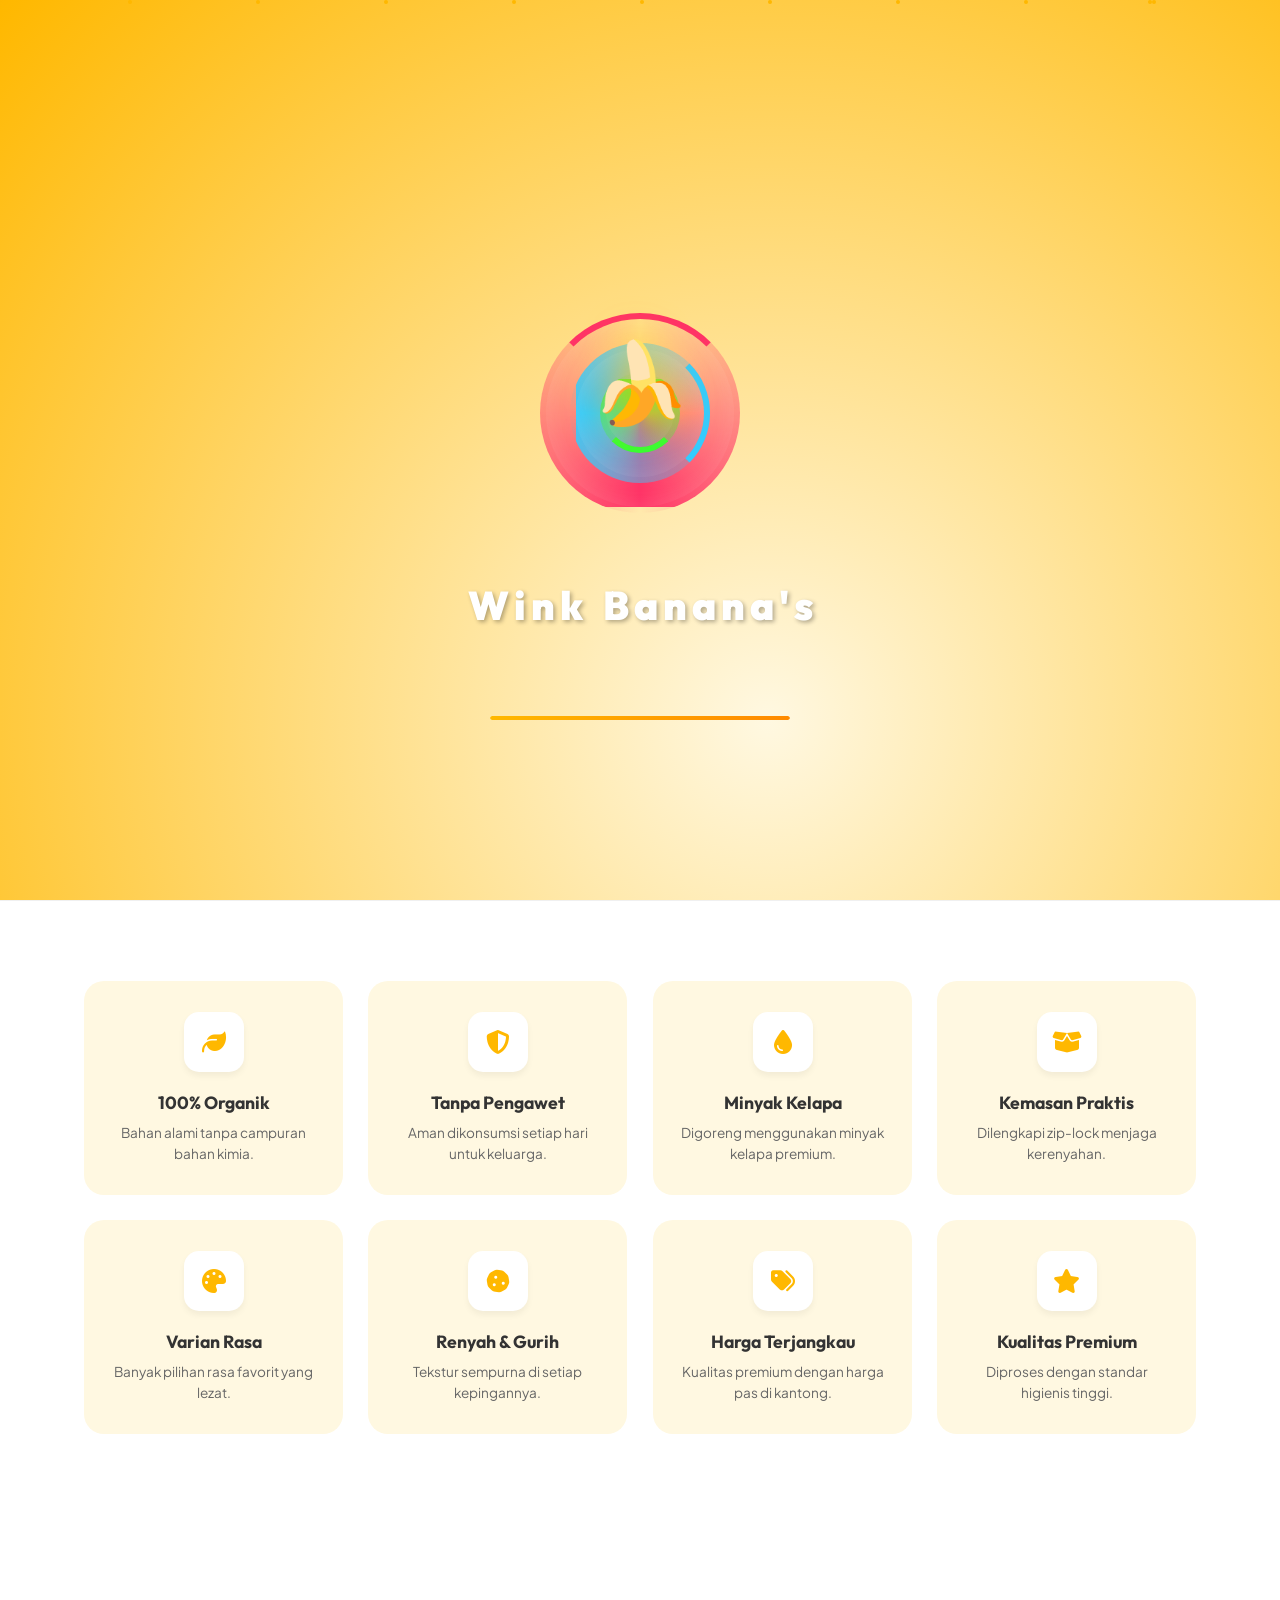
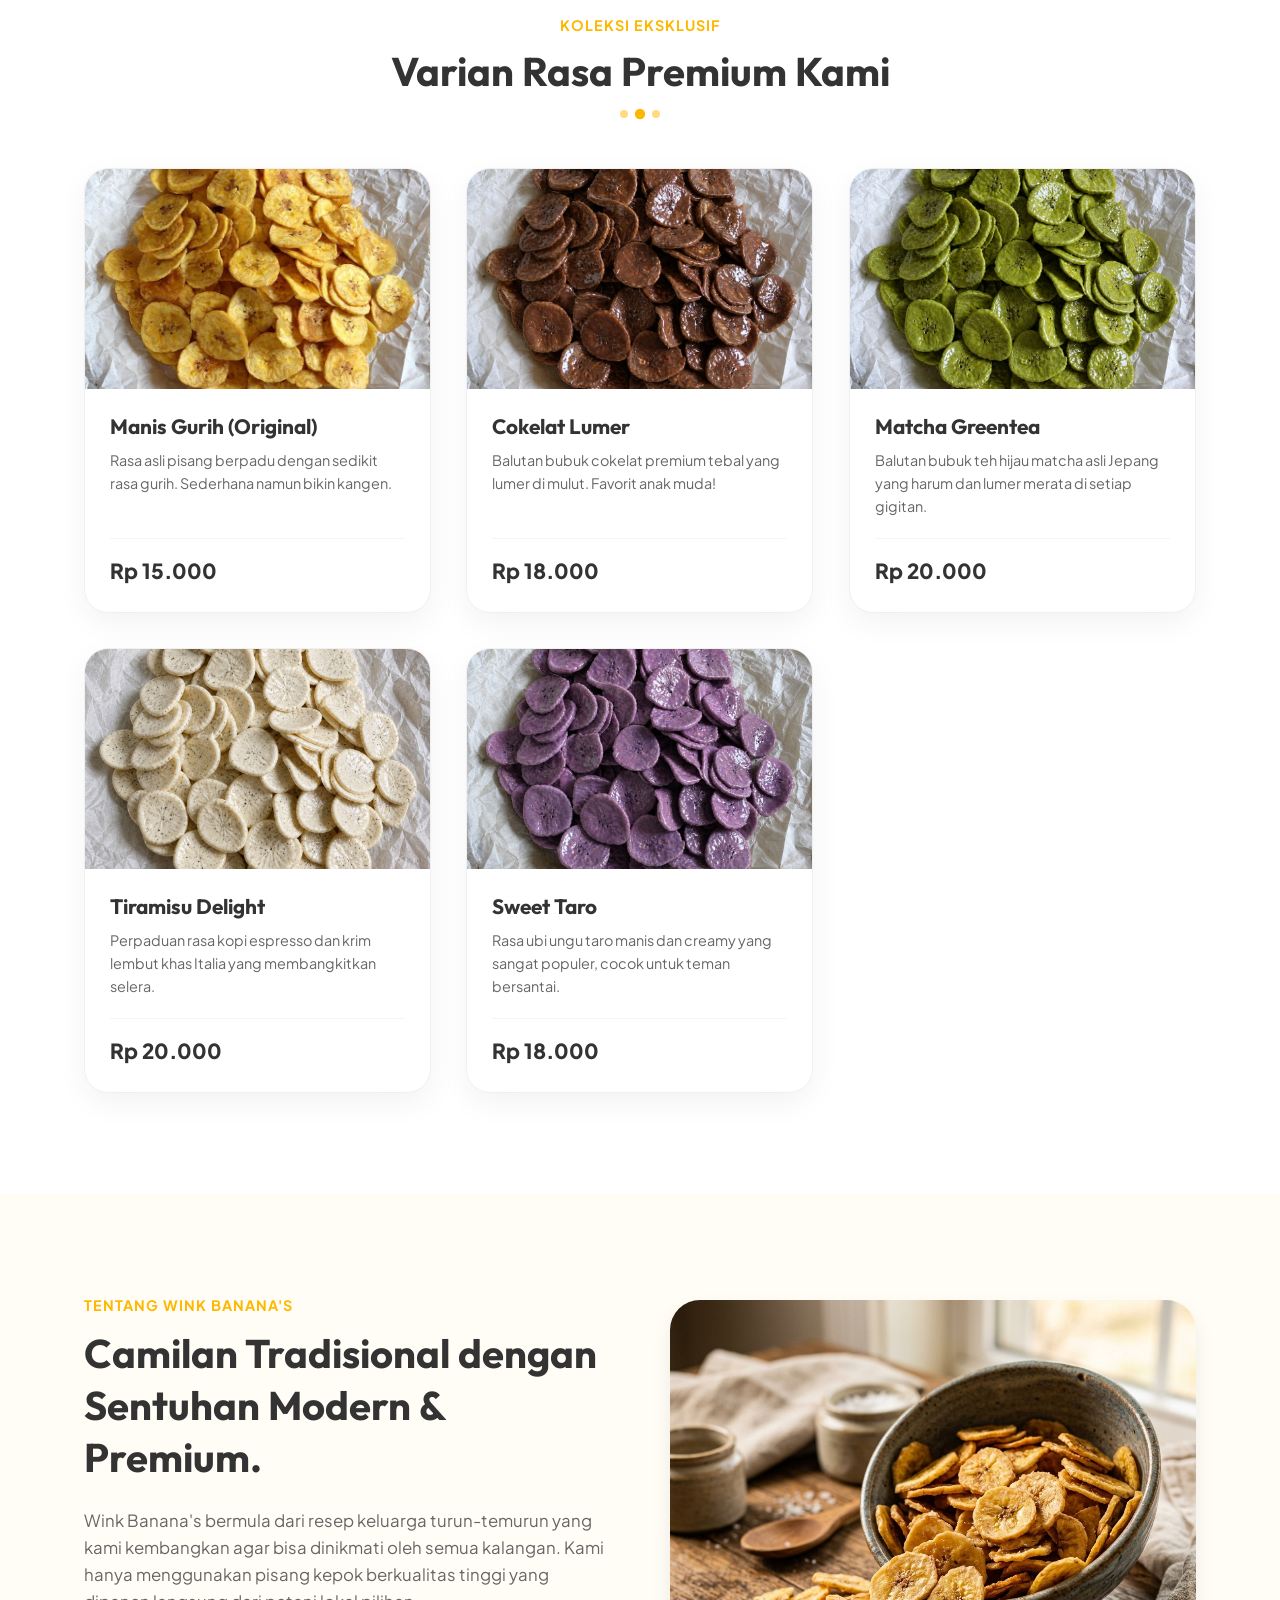
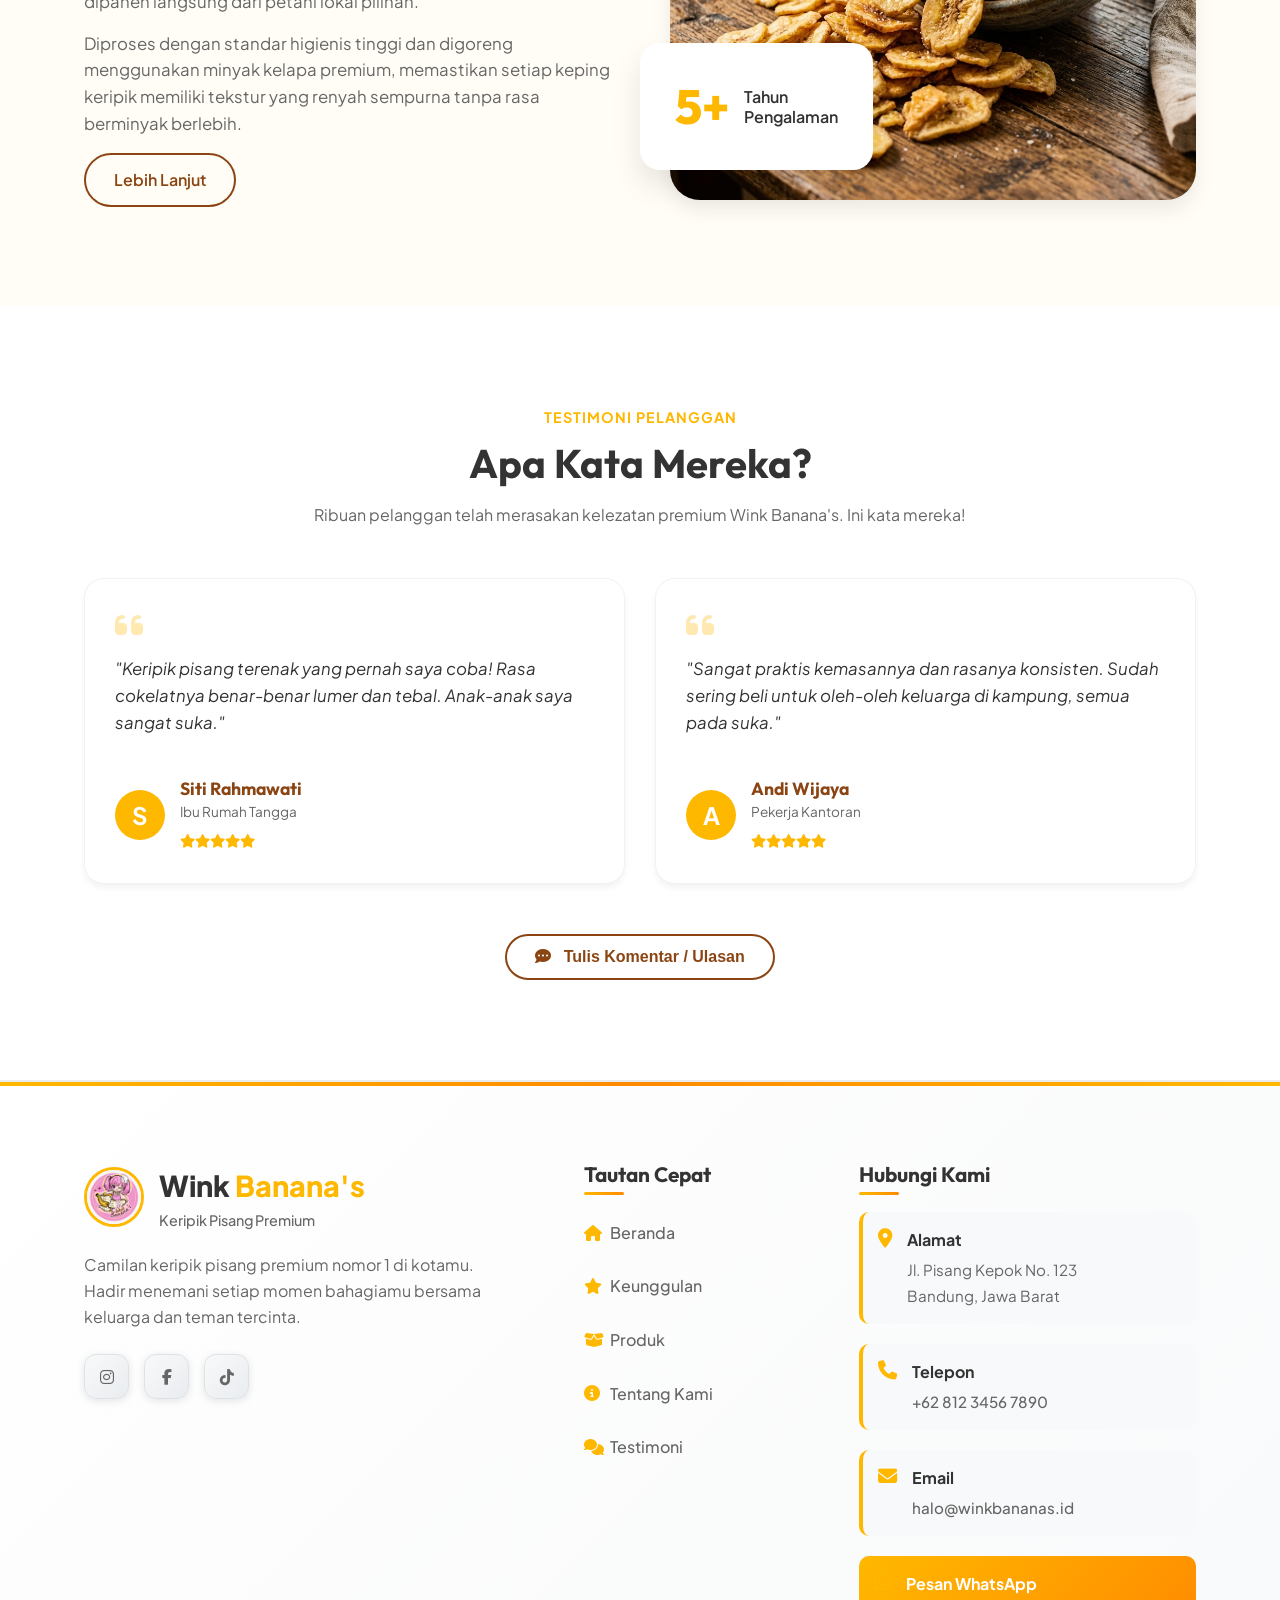
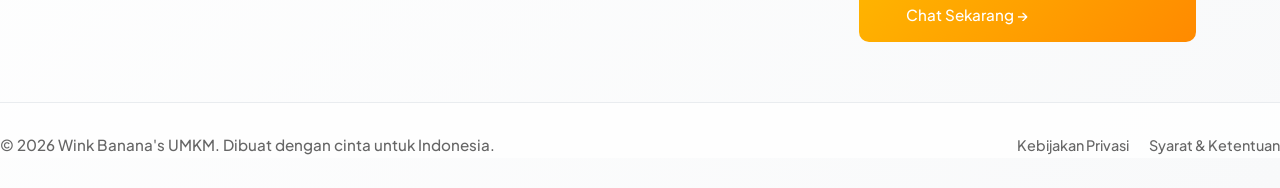
==== index.html @ d33f0ee3 "Wink Banana's" ====
<!DOCTYPE html>
<html lang="id">

<head>
    <meta charset="UTF-8">
    <meta name="viewport" content="width=device-width, initial-scale=1.0">
    <title>Wink Banana's - Keripik Pisang Premium</title>
    <meta name="description"
        content="Keripik pisang renyah, gurih, dan lezat dengan berbagai varian rasa. Camilan sempurna untuk segala suasana.">
    <link rel="stylesheet" href="style.css">
    <link rel="preconnect" href="https://fonts.googleapis.com">
    <link rel="preconnect" href="https://fonts.gstatic.com" crossorigin>
    <link
        href="https://fonts.googleapis.com/css2?family=Outfit:wght@300;400;600;700;800&family=Plus+Jakarta+Sans:wght@400;500;600;700&display=swap"
        rel="stylesheet">
    <link rel="stylesheet" href="https://cdnjs.cloudflare.com/ajax/libs/font-awesome/6.4.0/css/all.min.css">
</head>

<body>
    <!-- Preloader -->
    <div id="preloader" class="super-rame">
        <div class="particles">
            <div class="particle"></div>
            <div class="particle"></div>
            <div class="particle"></div>
            <div class="particle"></div>
            <div class="particle"></div>
            <div class="particle"></div>
            <div class="particle"></div>
            <div class="particle"></div>
            <div class="particle"></div>
            <div class="particle"></div>
        </div>
        <div class="loader-content">
            <div class="emoji-bounce">🍌</div>
            <div class="orbit-container">
                <div class="orbit-ring ring1"></div>
                <div class="orbit-ring ring2"></div>
                <div class="orbit-ring ring3"></div>
            </div>
            <div class="bouncing-text">
                <span>W</span><span>i</span><span>n</span><span>k</span><span style="width: 10px;"></span><span>B</span><span>a</span><span>n</span><span>a</span><span>n</span><span>a</span><span>'</span><span>s</span>
            </div>
            <div class="loading-progress">
                <div class="progress-bar"></div>
            </div>
        </div>
    </div>

    <!-- Header / Navbar -->
    <header class="header">
        <div class="container navbar">
            <a href="#" class="logo" style="display: flex; align-items: center;">
                <img src="assets/images/logo.jpg" alt="Wink Banana's Logo" style="height: 50px; width: 50px; border-radius: 50%; object-fit: cover; margin-right: 10px;">
                <span style="font-size: 1.2rem; font-weight: 700; color: var(--text-dark);">Wink<span style="color: var(--primary-color);"> Banana's</span></span>
            </a>
            <nav class="nav-links">
                <ul>
                    <li><a href="#beranda">Beranda</a></li>
                    <li><a href="#keunggulan">Keunggulan</a></li>
                    <li><a href="#produk">Produk</a></li>
                    <li><a href="#tentang">Tentang</a></li>
                    <li><a href="#testimoni">Testimoni</a></li>
                </ul>
            </nav>
            <a href="pesan.html" class="btn btn-primary btn-pill">Pesan Sekarang</a>
            <div class="menu-toggle"><i class="fas fa-bars"></i></div>
        </div>
    </header>

    <!-- Hero Section -->
    <section id="beranda" class="hero-clean">
        <div class="container hero-content-clean">
            <div class="hero-text-clean reveal">
                <span class="hero-subtitle">Cemilan Premium Khas Nusantara</span>
                <h1>Sensasi <span class="highlight-clean">Renyah</span><br>di Setiap Gigitan!</h1>
                <p>Nikmati kelezatan keripik pisang asli pilihan dengan perpaduan bumbu rahasia yang bikin nagih. Tersedia berbagai rasa favoritmu.</p>
                <div class="hero-buttons-clean">
                    <a href="pesan.html" class="btn btn-primary btn-pill">Pesan Sekarang</a>
                    <a href="#produk" class="btn btn-outline btn-pill">Lihat Produk</a>
                </div>
                <div class="hero-social-dots">
                    <a href="#"><i class="fab fa-instagram"></i></a>
                    <a href="#"><i class="fab fa-whatsapp"></i></a>
                    <a href="#"><i class="fab fa-tiktok"></i></a>
                    <a href="#"><i class="fas fa-store"></i></a>
                </div>
            </div>
            <div class="hero-image-clean reveal">
                <div class="image-circle-container">
                    <img src="assets/images/hero.png" alt="Keripik Pisang Gurih">
                </div>
            </div>
        </div>
    </section>

    <!-- Features Section (8 Cards Grid) -->
    <section id="keunggulan" class="features-clean section-bg-white">
        <div class="container">
            <div class="features-grid">
                <!-- Feature 1 -->
                <div class="feature-card-clean reveal">
                    <div class="icon-wrapper"><i class="fas fa-leaf"></i></div>
                    <h3>100% Organik</h3>
                    <p>Bahan alami tanpa campuran bahan kimia.</p>
                </div>
                <!-- Feature 2 -->
                <div class="feature-card-clean reveal">
                    <div class="icon-wrapper"><i class="fas fa-shield-alt"></i></div>
                    <h3>Tanpa Pengawet</h3>
                    <p>Aman dikonsumsi setiap hari untuk keluarga.</p>
                </div>
                <!-- Feature 3 -->
                <div class="feature-card-clean reveal">
                    <div class="icon-wrapper"><i class="fas fa-tint"></i></div>
                    <h3>Minyak Kelapa</h3>
                    <p>Digoreng menggunakan minyak kelapa premium.</p>
                </div>
                <!-- Feature 4 -->
                <div class="feature-card-clean reveal">
                    <div class="icon-wrapper"><i class="fas fa-box-open"></i></div>
                    <h3>Kemasan Praktis</h3>
                    <p>Dilengkapi zip-lock menjaga kerenyahan.</p>
                </div>
                <!-- Feature 5 -->
                <div class="feature-card-clean reveal">
                    <div class="icon-wrapper"><i class="fas fa-palette"></i></div>
                    <h3>Varian Rasa</h3>
                    <p>Banyak pilihan rasa favorit yang lezat.</p>
                </div>
                <!-- Feature 6 -->
                <div class="feature-card-clean reveal">
                    <div class="icon-wrapper"><i class="fas fa-cookie"></i></div>
                    <h3>Renyah & Gurih</h3>
                    <p>Tekstur sempurna di setiap kepingannya.</p>
                </div>
                <!-- Feature 7 -->
                <div class="feature-card-clean reveal">
                    <div class="icon-wrapper"><i class="fas fa-tags"></i></div>
                    <h3>Harga Terjangkau</h3>
                    <p>Kualitas premium dengan harga pas di kantong.</p>
                </div>
                <!-- Feature 8 -->
                <div class="feature-card-clean reveal">
                    <div class="icon-wrapper"><i class="fas fa-star"></i></div>
                    <h3>Kualitas Premium</h3>
                    <p>Diproses dengan standar higienis tinggi.</p>
                </div>
            </div>
        </div>
    </section>

    <!-- Products Section -->
    <section id="produk" class="products-clean section-bg-white">
        <div class="container">
            <div class="section-header-clean reveal">
                <span class="subtitle-clean">Koleksi Eksklusif</span>
                <h2>Varian Rasa Premium Kami</h2>
                <div class="dots-divider"><span></span><span></span><span></span></div>
            </div>
            <div class="products-grid-clean">
                <!-- Product 1 -->
                <div class="product-item-clean reveal">
                    <div class="product-img original" style="padding: 0;">
                        <img src="assets/images/original.jpg" alt="Manis Gurih (Original)" style="width: 100%; height: 100%; object-fit: cover;">
                    </div>
                    <div class="product-content">
                        <h3>Manis Gurih (Original)</h3>
                        <p>Rasa asli pisang berpadu dengan sedikit rasa gurih. Sederhana namun bikin kangen.</p>
                        <div class="product-footer">
                            <span class="price-clean">Rp 15.000</span>
                        </div>
                    </div>
                </div>

                <!-- Product 2 -->
                <div class="product-item-clean reveal">
                    <div class="product-img coklat" style="padding: 0;">
                        <img src="assets/images/coklat.jpg" alt="Cokelat Lumer" style="width: 100%; height: 100%; object-fit: cover;">
                    </div>
                    <div class="product-content">
                        <h3>Cokelat Lumer</h3>
                        <p>Balutan bubuk cokelat premium tebal yang lumer di mulut. Favorit anak muda!</p>
                        <div class="product-footer">
                            <span class="price-clean">Rp 18.000</span>

                        </div>
                    </div>
                </div>

                <!-- Product 3 -->
                <div class="product-item-clean reveal">
                    <div class="product-img matcha" style="padding: 0;">
                        <img src="assets/images/matcha.jpg" alt="Matcha Greentea" style="width: 100%; height: 100%; object-fit: cover;">
                    </div>
                    <div class="product-content">
                        <h3>Matcha Greentea</h3>
                        <p>Balutan bubuk teh hijau matcha asli Jepang yang harum dan lumer merata di setiap gigitan.</p>
                        <div class="product-footer">
                            <span class="price-clean">Rp 20.000</span>

                        </div>
                    </div>
                </div>

                <!-- Product 4 -->
                <div class="product-item-clean reveal">
                    <div class="product-img tiramisu" style="padding: 0;">
                        <img src="assets/images/tiramisu.jpg" alt="Tiramisu Delight" style="width: 100%; height: 100%; object-fit: cover;">
                    </div>
                    <div class="product-content">
                        <h3>Tiramisu Delight</h3>
                        <p>Perpaduan rasa kopi espresso dan krim lembut khas Italia yang membangkitkan selera.</p>
                        <div class="product-footer">
                            <span class="price-clean">Rp 20.000</span>

                        </div>
                    </div>
                </div>

                <!-- Product 5 -->
                <div class="product-item-clean reveal">
                    <div class="product-img taro" style="padding: 0;">
                        <img src="assets/images/taro.jpg" alt="Sweet Taro" style="width: 100%; height: 100%; object-fit: cover;">
                    </div>
                    <div class="product-content">
                        <h3>Sweet Taro</h3>
                        <p>Rasa ubi ungu taro manis dan creamy yang sangat populer, cocok untuk teman bersantai.</p>
                        <div class="product-footer">
                            <span class="price-clean">Rp 18.000</span>

                        </div>
                    </div>
                </div>


            </div>
        </div>
    </section>

    <!-- About Section -->
    <section id="tentang" class="about-clean section-bg-light">
        <div class="container about-content-clean">
            <div class="about-text-clean reveal">
                <span class="subtitle-clean">Tentang Wink Banana's</span>
                <h2>Camilan Tradisional dengan Sentuhan Modern & Premium.</h2>
                <p>Wink Banana's bermula dari resep keluarga turun-temurun yang kami kembangkan agar bisa dinikmati oleh semua kalangan. Kami hanya menggunakan pisang kepok berkualitas tinggi yang dipanen langsung dari petani lokal pilihan.</p>
                <p>Diproses dengan standar higienis tinggi dan digoreng menggunakan minyak kelapa premium, memastikan setiap keping keripik memiliki tekstur yang renyah sempurna tanpa rasa berminyak berlebih.</p>
                <a href="#produk" class="btn btn-outline btn-pill mt-4">Lebih Lanjut</a>
            </div>
            <div class="about-image-clean reveal">
                <div class="img-wrapper-clean">
                    <div class="experience-badge-clean">
                        <span class="num">5+</span>
                        <span class="txt">Tahun<br>Pengalaman</span>
                    </div>
                </div>
            </div>
        </div>
    </section>

    <!-- Testimonials Section -->
    <section id="testimoni" class="testimonials section-bg-white">
        <div class="container">
            <div class="section-header-clean reveal">
                <span class="subtitle-clean">Testimoni Pelanggan</span>
                <h2>Apa Kata Mereka?</h2>
                <p style="color: var(--text-muted);">Ribuan pelanggan telah merasakan kelezatan premium Wink Banana's. Ini kata mereka!</p>
            </div>
            <div class="testimonial-grid">
                <!-- Static Default Comments will be populated from JS or kept here as fallback. Let's keep 3 static ones just in case -->
                <div class="testimonial-card reveal">
                    <div class="testimonial-content">
                        <i class="fas fa-quote-left"></i>
                        <p>"Keripik pisang terenak yang pernah saya coba! Rasa cokelatnya benar-benar lumer dan tebal. Anak-anak saya sangat suka."</p>
                    </div>
                    <div class="testimonial-author">
                        <div class="author-avatar"><span>S</span></div>
                        <div class="author-info">
                            <h4>Siti Rahmawati</h4>
                            <p>Ibu Rumah Tangga</p>
                            <div class="rating"><i class="fas fa-star"></i><i class="fas fa-star"></i><i class="fas fa-star"></i><i class="fas fa-star"></i><i class="fas fa-star"></i></div>
                        </div>
                    </div>
                </div>

                <div class="testimonial-card reveal">
                    <div class="testimonial-content">
                        <i class="fas fa-quote-left"></i>
                        <p>"Sangat praktis kemasannya dan rasanya konsisten. Sudah sering beli untuk oleh-oleh keluarga di kampung, semua pada suka."</p>
                    </div>
                    <div class="testimonial-author">
                        <div class="author-avatar"><span>A</span></div>
                        <div class="author-info">
                            <h4>Andi Wijaya</h4>
                            <p>Pekerja Kantoran</p>
                            <div class="rating"><i class="fas fa-star"></i><i class="fas fa-star"></i><i class="fas fa-star"></i><i class="fas fa-star"></i><i class="fas fa-star"></i></div>
                        </div>
                    </div>
                </div>
            </div>
            <div style="text-align: center; margin-top: 50px;" class="reveal">
                <button id="btn-tulis-ulasan" class="btn btn-outline btn-pill" style="border-width: 2px;">
                    <i class="fas fa-comment-dots" style="margin-right: 8px;"></i> Tulis Komentar / Ulasan
                </button>
            </div>
        </div>
    </section>

    <!-- Footer -->
    <footer id="kontak" class="footer-clean">
        <div class="container footer-content">
            <div class="footer-about">
                <a href="#" class="logo footer-logo" style="display: flex; align-items: center; margin-bottom: 20px;">
                    <img src="assets/images/logo.jpg" alt="Wink Banana's Logo" style="height: 60px; width: 60px; border-radius: 50%; object-fit: cover; margin-right: 15px; border: 3px solid var(--primary-color);">
                    <div>
                        <span style="font-size: 1.8rem; font-weight: 800; color: var(--text-dark); line-height: 1;">Wink<span style="color: var(--primary-color);"> Banana's</span></span>
                        <p style="font-size: 0.9rem; color: var(--text-muted); margin: 0; font-weight: 500;">Keripik Pisang Premium</p>
                    </div>
                </a>
                <p style="font-size: 1rem; line-height: 1.6; margin-bottom: 25px;">Camilan keripik pisang premium nomor 1 di kotamu. Hadir menemani setiap momen bahagiamu bersama keluarga dan teman tercinta.</p>
                <div class="social-links">
                    <a href="#" title="Instagram"><i class="fab fa-instagram"></i></a>
                    <a href="#" title="Facebook"><i class="fab fa-facebook-f"></i></a>
                    <a href="#" title="TikTok"><i class="fab fa-tiktok"></i></a>
                </div>
            </div>

            <div class="footer-links">
                <h3 style="font-size: 1.3rem; font-weight: 700; margin-bottom: 25px; color: var(--text-dark);">Tautan Cepat</h3>
                <ul style="list-style: none; padding: 0; margin: 0;">
                    <li style="margin-bottom: 12px;"><a href="#beranda" style="font-size: 1rem; color: var(--text-muted); text-decoration: none; transition: all 0.3s ease;"><i class="fas fa-home" style="margin-right: 10px; color: var(--primary-color); width: 16px;"></i>Beranda</a></li>
                    <li style="margin-bottom: 12px;"><a href="#keunggulan" style="font-size: 1rem; color: var(--text-muted); text-decoration: none; transition: all 0.3s ease;"><i class="fas fa-star" style="margin-right: 10px; color: var(--primary-color); width: 16px;"></i>Keunggulan</a></li>
                    <li style="margin-bottom: 12px;"><a href="#produk" style="font-size: 1rem; color: var(--text-muted); text-decoration: none; transition: all 0.3s ease;"><i class="fas fa-box-open" style="margin-right: 10px; color: var(--primary-color); width: 16px;"></i>Produk</a></li>
                    <li style="margin-bottom: 12px;"><a href="#tentang" style="font-size: 1rem; color: var(--text-muted); text-decoration: none; transition: all 0.3s ease;"><i class="fas fa-info-circle" style="margin-right: 10px; color: var(--primary-color); width: 16px;"></i>Tentang Kami</a></li>
                    <li style="margin-bottom: 12px;"><a href="#testimoni" style="font-size: 1rem; color: var(--text-muted); text-decoration: none; transition: all 0.3s ease;"><i class="fas fa-comments" style="margin-right: 10px; color: var(--primary-color); width: 16px;"></i>Testimoni</a></li>
                </ul>
            </div>

            <div class="footer-contact">
                <h3 style="font-size: 1.3rem; font-weight: 700; margin-bottom: 25px; color: var(--text-dark);">Hubungi Kami</h3>
                <div class="contact-item" style="display: flex; align-items: flex-start; gap: 15px; margin-bottom: 20px; padding: 15px; background: #f8f9fa; border-radius: 10px; border-left: 4px solid var(--primary-color);">
                    <i class="fas fa-map-marker-alt" style="color: var(--primary-color); font-size: 1.2rem; margin-top: 2px;"></i>
                    <div>
                        <strong style="color: var(--text-dark); display: block; margin-bottom: 5px;">Alamat</strong>
                        <span style="color: var(--text-muted); font-size: 0.95rem; line-height: 1.4;">Jl. Pisang Kepok No. 123<br>Bandung, Jawa Barat</span>
                    </div>
                </div>

                <div class="contact-item" style="display: flex; align-items: flex-start; gap: 15px; margin-bottom: 20px; padding: 15px; background: #f8f9fa; border-radius: 10px; border-left: 4px solid var(--primary-color);">
                    <i class="fas fa-phone" style="color: var(--primary-color); font-size: 1.2rem; margin-top: 2px;"></i>
                    <div>
                        <strong style="color: var(--text-dark); display: block; margin-bottom: 5px;">Telepon</strong>
                        <a href="tel:+6281234567890" style="color: var(--text-muted); font-size: 0.95rem; text-decoration: none; font-weight: 500;">+62 812 3456 7890</a>
                    </div>
                </div>

                <div class="contact-item" style="display: flex; align-items: flex-start; gap: 15px; margin-bottom: 20px; padding: 15px; background: #f8f9fa; border-radius: 10px; border-left: 4px solid var(--primary-color);">
                    <i class="fas fa-envelope" style="color: var(--primary-color); font-size: 1.2rem; margin-top: 2px;"></i>
                    <div>
                        <strong style="color: var(--text-dark); display: block; margin-bottom: 5px;">Email</strong>
                        <a href="mailto:halo@winkbananas.id" style="color: var(--text-muted); font-size: 0.95rem; text-decoration: none; font-weight: 500;">halo@winkbananas.id</a>
                    </div>
                </div>

                <div class="contact-item" style="display: flex; align-items: flex-start; gap: 15px; padding: 15px; background: linear-gradient(135deg, var(--primary-color), var(--accent-color)); border-radius: 10px; color: white;">
                    <i class="fab fa-whatsapp" style="font-size: 1.2rem; margin-top: 2px;"></i>
                    <div>
                        <strong style="display: block; margin-bottom: 5px;">Pesan WhatsApp</strong>
                        <a href="https://wa.me/6281234567890" style="color: white; font-size: 0.95rem; text-decoration: none; font-weight: 500;" target="_blank">Chat Sekarang →</a>
                    </div>
                </div>
            </div>
        </div>

        <div class="footer-bottom">
            <div style="display: flex; justify-content: space-between; align-items: center; flex-wrap: wrap; gap: 20px;">
                <p style="margin: 0; color: var(--text-muted); font-size: 0.95rem;">&copy; 2026 Wink Banana's UMKM. Dibuat dengan cinta untuk Indonesia.</p>
                <div style="display: flex; gap: 20px; align-items: center;">
                    <a href="#beranda" style="color: var(--text-muted); text-decoration: none; font-size: 0.9rem; transition: color 0.3s ease;">Kebijakan Privasi</a>
                    <a href="#beranda" style="color: var(--text-muted); text-decoration: none; font-size: 0.9rem; transition: color 0.3s ease;">Syarat & Ketentuan</a>
                </div>
            </div>
        </div>
    </footer>

    <!-- Comment Modal -->
    <div id="comment-modal" class="modal">
        <div class="modal-content">
            <span class="close-modal">&times;</span>
            <div class="modal-header">
                <h2>Beri Kami Ulasan</h2>
                <p>Bagikan pengalaman Anda menikmati Wink Banana's.</p>
            </div>
            <form id="comment-form">
                <div class="form-group">
                    <label for="comment-name">Nama Anda</label>
                    <input type="text" id="comment-name" class="form-control" required placeholder="Contoh: Budi Santoso">
                </div>
                <div class="form-group">
                    <label>Penilaian</label>
                    <div class="star-rating-input">
                        <i class="fas fa-star" data-rating="1"></i>
                        <i class="fas fa-star" data-rating="2"></i>
                        <i class="fas fa-star" data-rating="3"></i>
                        <i class="fas fa-star" data-rating="4"></i>
                        <i class="fas fa-star" data-rating="5"></i>
                    </div>
                    <input type="hidden" id="comment-rating" value="5">
                </div>
                <div class="form-group">
                    <label for="comment-text">Ulasan</label>
                    <textarea id="comment-text" class="form-control" rows="4" required placeholder="Ceritakan pendapat Anda tentang rasa, tekstur, atau pelayanan kami..."></textarea>
                </div>
                <button type="submit" class="btn btn-primary btn-pill" style="width: 100%;">Kirim Ulasan</button>
            </form>
            <div id="comment-success" style="display: none; text-align: center; padding: 20px 0;">
                <i class="fas fa-check-circle" style="color: #4CAF50; font-size: 3rem; margin-bottom: 15px;"></i>
                <h3>Terima Kasih!</h3>
                <p>Ulasan Anda telah berhasil dikirim dan akan segera ditinjau oleh tim kami.</p>
            </div>
        </div>
    </div>

    <!-- Scripts -->
    <script src="script.js"></script>
</body>

</html>
---- style.css ----
/* CSS Variables */
:root {
    --primary-color: #FFB800;
    /* Golden Yellow */
    --primary-hover: #e5a600;
    --secondary-color: #8B4513;
    /* Saddle Brown */
    --accent-color: #FF8A00;
    /* Orange */
    --text-dark: #333333;
    --text-light: #ffffff;
    --text-muted: #666666;
    --bg-main: #fcfcfc;
    --bg-alt: #fff8e1;
    /* Very light yellow for sections */
    --card-bg: #ffffff;
    --shadow-sm: 0 4px 6px rgba(0, 0, 0, 0.05);
    --shadow-md: 0 10px 20px rgba(0, 0, 0, 0.08);
    --shadow-hover: 0 15px 30px rgba(255, 184, 0, 0.15);
    --transition: all 0.3s cubic-bezier(0.25, 0.8, 0.25, 1);
}

/* Reset & Base Styles */
* {
    margin: 0;
    padding: 0;
    box-sizing: border-box;
}

html {
    scroll-behavior: smooth;
}

body {
    font-family: 'Plus Jakarta Sans', sans-serif;
    color: var(--text-dark);
    background-color: var(--bg-main);
    line-height: 1.6;
}

a {
    text-decoration: none;
    color: inherit;
}

ul {
    list-style: none;
}

img {
    max-width: 100%;
    height: auto;
    display: block;
}

.container {
    width: 90%;
    max-width: 1200px;
    margin: 0 auto;
    padding: 0 20px;
}

/* Typography */
h1,
h2,
h3,
h4 {
    font-family: 'Outfit', sans-serif;
    font-weight: 700;
    line-height: 1.2;
    color: var(--secondary-color);
}

h2 {
    font-size: 2.5rem;
    margin-bottom: 1rem;
}

p {
    margin-bottom: 1rem;
    color: var(--text-muted);
}

/* Buttons */
.btn {
    display: inline-block;
    padding: 12px 28px;
    border-radius: 50px;
    font-weight: 600;
    text-align: center;
    cursor: pointer;
    transition: var(--transition);
    border: none;
    font-size: 1rem;
}

.btn-primary {
    background-color: var(--primary-color);
    color: var(--secondary-color);
    box-shadow: 0 4px 15px rgba(255, 184, 0, 0.3);
}

.btn-primary:hover {
    background-color: var(--primary-hover);
    transform: translateY(-3px);
    box-shadow: 0 8px 20px rgba(255, 184, 0, 0.4);
}

.btn-secondary {
    background-color: #25D366;
    /* WhatsApp Green */
    color: white;
}

.btn-secondary:hover {
    background-color: #1ebe57;
    transform: translateY(-3px);
    box-shadow: 0 6px 15px rgba(37, 211, 102, 0.3);
}

.btn-outline {
    background-color: transparent;
    color: var(--secondary-color);
    border: 2px solid var(--secondary-color);
}

.btn-outline:hover {
    background-color: var(--secondary-color);
    color: var(--text-light);
    transform: translateY(-3px);
}

/* Header & Navbar */
.header {
    position: fixed;
    top: 0;
    left: 0;
    width: 100%;
    background-color: rgba(255, 255, 255, 0.8);
    backdrop-filter: blur(10px);
    z-index: 1000;
    padding: 20px 0;
    transition: var(--transition);
}

.header.scrolled {
    padding: 12px 0;
    background-color: rgba(255, 255, 255, 0.98);
    box-shadow: var(--shadow-sm);
}

.navbar {
    display: flex;
    justify-content: space-between;
    align-items: center;
}

.logo {
    font-size: 1.8rem;
    font-weight: 800;
    color: var(--secondary-color);
}

.logo span {
    color: var(--primary-color);
}

.nav-links ul {
    display: flex;
    gap: 30px;
}

.nav-links a {
    font-weight: 600;
    color: var(--text-dark);
    transition: var(--transition);
    position: relative;
}

.nav-links a::after {
    content: '';
    position: absolute;
    bottom: -5px;
    left: 0;
    width: 0;
    height: 3px;
    background-color: var(--primary-color);
    transition: var(--transition);
    border-radius: 2px;
}

.nav-links a:hover {
    color: var(--primary-color);
}

.nav-links a:hover::after {
    width: 100%;
}

.menu-toggle {
    display: none;
    font-size: 1.5rem;
    color: var(--secondary-color);
    cursor: pointer;
}

/* Hero Section */
.hero {
    padding: 160px 0 100px;
    background: linear-gradient(135deg, var(--bg-alt) 0%, var(--bg-main) 100%);
    position: relative;
    overflow: hidden;
}

/* Decorative circle background */
.hero::before {
    content: '';
    position: absolute;
    top: -100px;
    right: -100px;
    width: 500px;
    height: 500px;
    background: radial-gradient(circle, var(--primary-color) 0%, transparent 70%);
    border-radius: 50%;
    opacity: 0.15;
    z-index: 0;
    animation: pulseBlob 8s ease-in-out infinite alternate;
}

@keyframes pulseBlob {
    0% { transform: scale(1) translate(0, 0); }
    100% { transform: scale(1.1) translate(-20px, 20px); }
}

.hero-content {
    display: flex;
    align-items: center;
    justify-content: space-between;
    gap: 50px;
    position: relative;
    z-index: 1;
}

.hero-text {
    flex: 1;
    max-width: 600px;
    animation: fadeUp 1s cubic-bezier(0.25, 0.8, 0.25, 1) forwards;
}

@keyframes fadeUp {
    from { opacity: 0; transform: translateY(30px); }
    to { opacity: 1; transform: translateY(0); }
}

.hero-text h1 {
    font-size: 3.5rem;
    margin-bottom: 20px;
    color: var(--secondary-color);
}

.highlight {
    color: var(--primary-color);
    position: relative;
    display: inline-block;
}

.highlight::after {
    content: '';
    position: absolute;
    bottom: 5px;
    left: 0;
    width: 100%;
    height: 8px;
    background-color: rgba(255, 184, 0, 0.3);
    z-index: -1;
    border-radius: 4px;
}

.hero-text p {
    font-size: 1.1rem;
    margin-bottom: 35px;
}

.hero-buttons {
    display: flex;
    gap: 15px;
}

.hero-image {
    flex: 1;
    position: relative;
    display: flex;
    justify-content: center;
    animation: fadeLeft 1.2s cubic-bezier(0.25, 0.8, 0.25, 1) forwards;
}

@keyframes fadeLeft {
    from { opacity: 0; transform: translateX(30px); }
    to { opacity: 1; transform: translateX(0); }
}

.hero-image img {
    max-width: 100%;
    border-radius: 20px;
    box-shadow: var(--shadow-md);
    transform: rotate(3deg);
    transition: var(--transition);
}

.hero-image img:hover {
    transform: rotate(0deg) scale(1.02);
}

.floating-badge {
    position: absolute;
    bottom: -20px;
    left: -20px;
    background-color: white;
    padding: 15px 25px;
    border-radius: 50px;
    box-shadow: var(--shadow-md);
    display: flex;
    align-items: center;
    gap: 10px;
    animation: float 3s ease-in-out infinite;
}

.floating-badge i {
    color: var(--primary-color);
    font-size: 1.2rem;
}

.floating-badge span {
    font-weight: 700;
    color: var(--secondary-color);
}

@keyframes float {
    0% {
        transform: translateY(0);
    }

    50% {
        transform: translateY(-15px);
    }

    100% {
        transform: translateY(0);
    }
}

/* About Section */
.about {
    padding: 100px 0;
    background-color: white;
}

.about-container {
    display: flex;
    align-items: center;
    gap: 60px;
}

.about-image-wrapper {
    flex: 1;
    position: relative;
}

.about-image-card {
    width: 100%;
    height: 400px;
    background: linear-gradient(135deg, #f5f5f5, #e0e0e0);
    border-radius: 30px;
    position: relative;
    box-shadow: var(--shadow-md);
}

.experience-badge {
    position: absolute;
    bottom: -20px;
    right: -20px;
    background-color: var(--primary-color);
    color: white;
    padding: 20px;
    border-radius: 20px;
    box-shadow: var(--shadow-md);
    display: flex;
    align-items: center;
    gap: 15px;
}

.experience-badge .number {
    font-size: 2.5rem;
    font-weight: 800;
    font-family: 'Outfit', sans-serif;
    color: var(--secondary-color);
}

.experience-badge .text {
    font-size: 0.9rem;
    font-weight: 600;
    line-height: 1.2;
    color: var(--secondary-color);
}

.about-text {
    flex: 1;
}

.section-subtitle {
    display: inline-block;
    font-weight: 700;
    color: var(--accent-color);
    letter-spacing: 2px;
    text-transform: uppercase;
    font-size: 0.85rem;
    margin-bottom: 10px;
}

.about-text h2 {
    margin-bottom: 25px;
    font-size: 2.8rem;
}

.about-text p {
    font-size: 1.1rem;
    color: var(--text-muted);
}

.features {
    display: flex;
    justify-content: center;
    flex-wrap: wrap;
    gap: 30px;
    margin-top: 40px;
}

.features li {
    display: flex;
    align-items: center;
    gap: 10px;
    font-weight: 600;
    font-size: 1.1rem;
    color: var(--secondary-color);
}

.features i {
    color: var(--primary-color);
    font-size: 1.5rem;
}

/* Products Section */
.products {
    padding: 100px 0;
    background-color: var(--bg-alt);
}

.section-title {
    text-align: center;
    margin-bottom: 60px;
}

.product-grid {
    display: grid;
    grid-template-columns: repeat(auto-fit, minmax(250px, 1fr));
    gap: 30px;
}

.product-card {
    background-color: var(--card-bg);
    border-radius: 20px;
    overflow: hidden;
    box-shadow: var(--shadow-sm);
    transition: var(--transition);
    border: 1px solid rgba(0, 0, 0, 0.05);
    display: flex;
    flex-direction: column;
}

.product-card:hover {
    transform: translateY(-10px);
    box-shadow: var(--shadow-hover);
    border-color: rgba(255, 184, 0, 0.3);
}

.product-img-placeholder {
    height: 200px;
    display: flex;
    align-items: center;
    justify-content: center;
    font-size: 1.5rem;
    font-weight: 700;
    color: white;
    text-shadow: 1px 1px 3px rgba(0, 0, 0, 0.3);
}

.original {
    background: linear-gradient(135deg, #FFD54F, #FFB300);
}

.coklat {
    background: linear-gradient(135deg, #6D4C41, #3E2723);
}

.matcha {
    background: linear-gradient(135deg, #81C784, #388E3C);
}

.tiramisu {
    background: linear-gradient(135deg, #D7CCC8, #8D6E63);
}

.taro {
    background: linear-gradient(135deg, #CE93D8, #8E24AA);
}

.balado {
    background: linear-gradient(135deg, #EF9A9A, #E53935);
}

/* Scroll Animations */
.reveal {
    opacity: 0;
    transform: translateY(40px);
    transition: opacity 0.8s cubic-bezier(0.25, 0.8, 0.25, 1), transform 0.8s cubic-bezier(0.25, 0.8, 0.25, 1);
    will-change: opacity, transform;
}

.reveal.active {
    opacity: 1;
    transform: translateY(0);
}

.product-info {
    padding: 25px;
    text-align: center;
    display: flex;
    flex-direction: column;
    flex-grow: 1;
}

.product-info h3 {
    margin-bottom: 10px;
    font-size: 1.3rem;
}

.product-info p {
    font-size: 0.9rem;
    margin-bottom: 15px;
    min-height: 45px;
    flex-grow: 1;
}

.price {
    display: block;
    font-size: 1.4rem;
    font-weight: 700;
    color: var(--accent-color);
    margin-bottom: 10px;
}

.stock-info {
    margin-bottom: 20px;
    font-size: 0.9rem;
    color: var(--text-muted);
    display: flex;
    align-items: center;
    justify-content: center;
    gap: 8px;
}

.stock-info i {
    color: var(--primary-color);
}

.stock-info span {
    font-weight: 600;
}

.stock-info span.available {
    color: #25D366; /* Hijau */
}

.stock-info span.low-stock {
    color: #FF8A00; /* Oranye */
}

.stock-info span.out-of-stock {
    color: #E53935; /* Merah */
}

.product-info .btn {
    width: 100%;
}

/* Testimonials Section */
.testimonials {
    padding: 100px 0;
    background-color: white;
}

.testimonial-grid {
    display: grid;
    grid-template-columns: repeat(auto-fit, minmax(300px, 1fr));
    gap: 30px;
}

.testimonial-card {
    background-color: var(--card-bg);
    border-radius: 20px;
    padding: 30px;
    box-shadow: var(--shadow-sm);
    transition: var(--transition);
    border: 1px solid rgba(0, 0, 0, 0.05);
    display: flex;
    flex-direction: column;
    justify-content: space-between;
}

.testimonial-card:hover {
    transform: translateY(-5px);
    box-shadow: var(--shadow-hover);
}

.testimonial-content {
    margin-bottom: 25px;
    position: relative;
}

.testimonial-content i {
    font-size: 2rem;
    color: var(--primary-color);
    opacity: 0.3;
    margin-bottom: 15px;
}

.testimonial-content p {
    font-style: italic;
    color: var(--text-dark);
    font-size: 1.05rem;
}

.testimonial-author {
    display: flex;
    align-items: center;
    gap: 15px;
}

.author-avatar {
    width: 50px;
    height: 50px;
    background-color: var(--primary-color);
    color: white;
    border-radius: 50%;
    display: flex;
    align-items: center;
    justify-content: center;
    font-size: 1.5rem;
    font-weight: 700;
}

.author-info h4 {
    font-size: 1.1rem;
    margin-bottom: 2px;
    color: var(--secondary-color);
}

.author-info p {
    font-size: 0.85rem;
    margin-bottom: 5px;
    color: var(--text-muted);
}

.rating i {
    color: var(--primary-color);
    font-size: 0.85rem;
}

/* Footer */
.footer {
    background-color: var(--secondary-color);
    color: rgba(255, 255, 255, 0.8);
    padding: 70px 0 20px;
}

.footer-content {
    display: grid;
    grid-template-columns: repeat(auto-fit, minmax(250px, 1fr));
    gap: 40px;
    margin-bottom: 50px;
}

.footer-logo {
    color: white;
    display: inline-block;
    margin-bottom: 20px;
}

.footer-about p {
    color: rgba(255, 255, 255, 0.7);
    margin-bottom: 20px;
}

.social-links {
    display: flex;
    gap: 15px;
}

.social-links a {
    display: flex;
    align-items: center;
    justify-content: center;
    width: 40px;
    height: 40px;
    background-color: rgba(255, 255, 255, 0.1);
    border-radius: 50%;
    color: white;
    transition: var(--transition);
}

.social-links a:hover {
    background-color: var(--primary-color);
    color: var(--secondary-color);
    transform: translateY(-3px);
}

.footer h3 {
    color: white;
    margin-bottom: 25px;
    font-size: 1.2rem;
}

.footer-links ul li {
    margin-bottom: 12px;
}

.footer-links a {
    transition: var(--transition);
}

.footer-links a:hover {
    color: var(--primary-color);
    padding-left: 5px;
}

.footer-contact p {
    display: flex;
    align-items: center;
    gap: 15px;
    margin-bottom: 15px;
    color: rgba(255, 255, 255, 0.7);
}

.footer-contact i {
    color: var(--primary-color);
}

.footer-bottom {
    text-align: center;
    padding-top: 20px;
    border-top: 1px solid rgba(255, 255, 255, 0.1);
}

.footer-bottom p {
    margin: 0;
    font-size: 0.9rem;
}

/* Responsive Design */
@media (max-width: 991px) {
    .hero-content {
        flex-direction: column;
        text-align: center;
    }

    .hero-text h1 {
        font-size: 2.8rem;
    }

    .hero-buttons {
        justify-content: center;
    }

    .hero-image {
        margin-top: 40px;
    }

    .floating-badge {
        bottom: 10px;
        left: 50%;
        transform: translateX(-50%) !important;
        animation: float-mobile 3s ease-in-out infinite;
    }

    @keyframes float-mobile {
        0% {
            transform: translate(-50%, 0);
        }

        50% {
            transform: translate(-50%, -15px);
        }

        100% {
            transform: translate(-50%, 0);
        }
    }
}

@media (max-width: 991px) {
    .about-container {
        flex-direction: column;
        gap: 40px;
    }
}

@media (max-width: 768px) {
    .nav-links {
        position: absolute;
        top: 100%;
        left: 0;
        width: 100%;
        background-color: white;
        flex-direction: column;
        align-items: center;
        padding: 20px 0;
        box-shadow: 0 10px 10px rgba(0,0,0,0.1);
        clip-path: polygon(0 0, 100% 0, 100% 0, 0 0);
        transition: clip-path 0.4s ease-in-out;
    }

    .nav-links ul {
        flex-direction: column;
        gap: 20px;
        text-align: center;
    }

    .nav-links.active {
        clip-path: polygon(0 0, 100% 0, 100% 100%, 0 100%);
    }

    .menu-toggle {
        display: block;
    }

    .header .btn-primary {
        display: none;
    }

    .hero {
        padding: 120px 0 80px;
    }

    .hero-text h1 {
        font-size: 2.3rem;
    }

    .features {
        flex-direction: column;
        align-items: center;
        gap: 15px;
    }
}

/* Modal Styles */
.modal {
    display: none;
    position: fixed;
    top: 0;
    left: 0;
    width: 100%;
    height: 100%;
    background-color: rgba(0, 0, 0, 0.6);
    backdrop-filter: blur(5px);
    z-index: 2000;
    align-items: center;
    justify-content: center;
    opacity: 0;
    transition: opacity 0.3s ease;
}

.modal.show {
    display: flex;
    opacity: 1;
}

.modal-content {
    background-color: var(--card-bg);
    border-radius: 20px;
    width: 90%;
    max-width: 500px;
    padding: 30px;
    position: relative;
    box-shadow: 0 20px 40px rgba(0,0,0,0.2);
    transform: translateY(20px);
    transition: transform 0.3s ease;
}

.modal.show .modal-content {
    transform: translateY(0);
}

.close-modal {
    position: absolute;
    top: 20px;
    right: 25px;
    font-size: 28px;
    font-weight: bold;
    color: var(--text-muted);
    cursor: pointer;
    transition: color 0.2s;
}

.close-modal:hover {
    color: var(--text-dark);
}

.modal-header {
    text-align: center;
    margin-bottom: 25px;
}

.modal-header h2 {
    font-size: 1.8rem;
    margin-bottom: 5px;
}

.star-rating-input {
    display: flex;
    gap: 10px;
    font-size: 1.5rem;
    color: #e0e0e0;
    cursor: pointer;
}

.star-rating-input i.active {
    color: var(--primary-color);
}

/* Preloader Styles */
#preloader {
    position: fixed;
    top: 0;
    left: 0;
    width: 100%;
    height: 100%;
    background-color: var(--bg-main);
    z-index: 9999;
    display: flex;
    justify-content: center;
    align-items: center;
    transition: opacity 0.5s ease, visibility 0.5s ease;
}

#preloader.fade-out {
    opacity: 0;
    visibility: hidden;
}

/* Super Rame Preloader */
#preloader.super-rame {
    background: radial-gradient(circle at 30% 40%, var(--bg-alt) 0%, var(--primary-color) 50%, var(--secondary-color) 100%);
    background-size: 200% 200%;
    animation: background-shift 4s ease-in-out infinite;
    overflow: hidden;
}

@keyframes background-shift {
    0%, 100% {
        background-position: 0% 50%;
    }
    50% {
        background-position: 100% 50%;
    }
}

.loader-content {
    position: relative;
    display: flex;
    flex-direction: column;
    align-items: center;
    justify-content: center;
    height: 100vh;
}

.emoji-bounce {
    font-size: 5rem;
    position: absolute;
    top: 35%;
    z-index: 10;
    animation: bounce-spin-glow 2s infinite cubic-bezier(0.28, 0.84, 0.42, 1);
    filter: drop-shadow(0 0 20px rgba(255, 184, 0, 0.8));
}

@keyframes bounce-spin-glow {
    0%, 100% {
        transform: translateY(0) rotate(0deg) scale(1);
        filter: drop-shadow(0 0 20px rgba(255, 184, 0, 0.8));
    }
    25% {
        transform: translateY(-30px) rotate(90deg) scale(1.1);
        filter: drop-shadow(0 0 30px rgba(255, 184, 0, 1));
    }
    50% {
        transform: translateY(-50px) rotate(180deg) scale(1.2);
        filter: drop-shadow(0 0 40px rgba(255, 184, 0, 1.2));
    }
    75% {
        transform: translateY(-30px) rotate(270deg) scale(1.1);
        filter: drop-shadow(0 0 30px rgba(255, 184, 0, 1));
    }
}

.orbit-container {
    position: relative;
    width: 200px;
    height: 200px;
    margin-bottom: 40px;
    margin-top: 50px;
    animation: container-pulse 2s infinite ease-in-out;
}

@keyframes container-pulse {
    0%, 100% {
        transform: scale(1);
        filter: brightness(1);
    }
    50% {
        transform: scale(1.05);
        filter: brightness(1.1);
    }
}

.orbit-ring {
    position: absolute;
    top: 0;
    left: 0;
    width: 100%;
    height: 100%;
    border-radius: 50%;
    border: 6px solid transparent;
    box-shadow: inset 0 0 20px rgba(255, 255, 255, 0.1);
}

.ring1 {
    border-top: 6px solid linear-gradient(45deg, #ff3366, #ff6699);
    border-top: 6px solid #ff3366;
    background: conic-gradient(from 0deg, transparent, #ff3366, transparent);
    animation: orbit-glow 1.2s infinite linear;
}

.ring2 {
    border-right: 6px solid #33ccff;
    width: 70%;
    height: 70%;
    top: 15%;
    left: 15%;
    background: conic-gradient(from 90deg, transparent, #33ccff, transparent);
    animation: orbit-glow 1.8s infinite linear reverse;
}

.ring3 {
    border-bottom: 6px solid #33ff33;
    width: 40%;
    height: 40%;
    top: 30%;
    left: 30%;
    background: conic-gradient(from 180deg, transparent, #33ff33, transparent);
    animation: orbit-glow 1s infinite linear;
}

@keyframes orbit-glow {
    0% {
        transform: rotate(0deg);
        filter: drop-shadow(0 0 10px currentColor);
    }
    50% {
        filter: drop-shadow(0 0 20px currentColor) brightness(1.5);
    }
    100% {
        transform: rotate(360deg);
        filter: drop-shadow(0 0 10px currentColor);
    }
}

.bouncing-text {
    display: flex;
    gap: 5px;
    font-size: 2.5rem;
    font-family: 'Outfit', sans-serif;
    font-weight: 900;
    color: white;
    text-shadow: 2px 2px 4px rgba(0,0,0,0.3);
    margin-top: 20px;
}

.bouncing-text span {
    animation: text-bounce-glow 1.5s infinite;
    position: relative;
}

.bouncing-text span:nth-child(1) { animation-delay: 0.1s; }
.bouncing-text span:nth-child(2) { animation-delay: 0.2s; }
.bouncing-text span:nth-child(3) { animation-delay: 0.3s; }
.bouncing-text span:nth-child(4) { animation-delay: 0.4s; }
.bouncing-text span:nth-child(5) { animation-delay: 0.5s; }
.bouncing-text span:nth-child(6) { animation-delay: 0.6s; }
.bouncing-text span:nth-child(7) { animation-delay: 0.7s; }
.bouncing-text span:nth-child(8) { animation-delay: 0.8s; }
.bouncing-text span:nth-child(9) { animation-delay: 0.9s; }
.bouncing-text span:nth-child(10) { animation-delay: 1.0s; }
.bouncing-text span:nth-child(11) { animation-delay: 1.1s; }
.bouncing-text span:nth-child(12) { animation-delay: 1.2s; }
.bouncing-text span:nth-child(13) { animation-delay: 1.3s; }
.bouncing-text span:nth-child(14) { animation-delay: 1.4s; }

@keyframes text-bounce-glow {
    0%, 100% {
        transform: translateY(0) scale(1);
        color: white;
        text-shadow: 2px 2px 4px rgba(0,0,0,0.3);
    }
    50% {
        transform: translateY(-25px) scale(1.1);
        color: var(--primary-color);
        text-shadow: 0 0 20px var(--primary-color), 2px 2px 4px rgba(0,0,0,0.3);
    }
}

/* Particle Effects */
.particles {
    position: absolute;
    top: 0;
    left: 0;
    width: 100%;
    height: 100%;
    pointer-events: none;
    overflow: hidden;
}

.particle {
    position: absolute;
    width: 4px;
    height: 4px;
    background: var(--primary-color);
    border-radius: 50%;
    animation: float-particle 3s infinite linear;
}

.particle:nth-child(1) { left: 10%; animation-delay: 0s; animation-duration: 4s; }
.particle:nth-child(2) { left: 20%; animation-delay: 0.5s; animation-duration: 3.5s; }
.particle:nth-child(3) { left: 30%; animation-delay: 1s; animation-duration: 5s; }
.particle:nth-child(4) { left: 40%; animation-delay: 1.5s; animation-duration: 4.5s; }
.particle:nth-child(5) { left: 50%; animation-delay: 2s; animation-duration: 3s; }
.particle:nth-child(6) { left: 60%; animation-delay: 2.5s; animation-duration: 4.2s; }
.particle:nth-child(7) { left: 70%; animation-delay: 3s; animation-duration: 3.8s; }
.particle:nth-child(8) { left: 80%; animation-delay: 3.5s; animation-duration: 4.8s; }
.particle:nth-child(9) { left: 90%; animation-delay: 4s; animation-duration: 3.2s; }
.particle:nth-child(10) { right: 10%; animation-delay: 0.2s; animation-duration: 4.1s; }

@keyframes float-particle {
    0% {
        transform: translateY(100vh) rotate(0deg);
        opacity: 0;
    }
    10% {
        opacity: 1;
    }
    90% {
        opacity: 1;
    }
    100% {
        transform: translateY(-100px) rotate(360deg);
        opacity: 0;
    }
}

/* Loading Progress Bar */
.loading-progress {
    position: absolute;
    bottom: 20%;
    left: 50%;
    transform: translateX(-50%);
    width: 300px;
    height: 4px;
    background: rgba(255, 255, 255, 0.2);
    border-radius: 2px;
    overflow: hidden;
}

.progress-bar {
    height: 100%;
    background: linear-gradient(90deg, var(--primary-color), var(--accent-color));
    border-radius: 2px;
    animation: progress-fill 2.5s ease-in-out;
}

@keyframes progress-fill {
    0% { width: 0%; }
    100% { width: 100%; }
}

.loader-subtitle {
    margin-top: 15px;
    color: white;
    font-weight: 600;
    font-size: 1.1rem;
    letter-spacing: 1px;
    animation: pulse-text 1s infinite;
}

@keyframes pulse-text {
    0% { opacity: 0.5; }
    50% { opacity: 1; }
    100% { opacity: 0.5; }
}

/* Delete Comment Button (Admin) */
.btn-delete-comment {
    position: absolute;
    right: 0;
    top: 50%;
    transform: translateY(-50%);
    background-color: #ff4d4d;
    color: white;
    border: none;
    border-radius: 50%;
    width: 35px;
    height: 35px;
    display: flex;
    align-items: center;
    justify-content: center;
    cursor: pointer;
    box-shadow: 0 2px 5px rgba(255, 77, 77, 0.3);
    transition: all 0.2s ease;
}

.btn-delete-comment:hover {
    background-color: #ff1a1a;
    transform: translateY(-50%) scale(1.1);
    box-shadow: 0 4px 8px rgba(255, 77, 77, 0.4);
}

/* NEW CLEAN DESIGN STYLES (Based on Reference) */

/* Backgrounds & Utilities */
.section-bg-white { background-color: #ffffff; }
.section-bg-light { background-color: #FFFDF5; /* Very light yellow/brown hint */ }
.btn-pill { border-radius: 50px !important; }

/* Typography & Headers */
.section-header-clean { text-align: center; margin-bottom: 50px; }
.subtitle-clean { 
    color: var(--primary-color); 
    font-weight: 700; 
    text-transform: uppercase; 
    letter-spacing: 1px; 
    font-size: 0.9rem; 
    display: block; 
    margin-bottom: 10px; 
}
.section-header-clean h2 { font-size: 2.5rem; color: var(--text-dark); margin-bottom: 15px; }
.dots-divider { display: flex; justify-content: center; gap: 8px; margin-top: 15px; }
.dots-divider span { 
    width: 8px; height: 8px; border-radius: 50%; background-color: var(--primary-color); opacity: 0.5; 
}
.dots-divider span:nth-child(2) { opacity: 1; transform: scale(1.3); }

/* Hero Clean */
.hero-clean { 
    padding: 160px 0 100px; 
    background-color: #ffffff;
    min-height: 100vh;
    display: flex;
    align-items: center;
}
.hero-content-clean { 
    display: flex; 
    align-items: center; 
    justify-content: space-between; 
    gap: 60px; 
}
.hero-text-clean { flex: 1; max-width: 550px; }
.hero-subtitle { 
    color: var(--primary-color); font-weight: 700; display: block; margin-bottom: 15px; letter-spacing: 1px; 
}
.hero-text-clean h1 { font-size: 4rem; line-height: 1.1; color: var(--text-dark); margin-bottom: 20px; }
.highlight-clean { color: var(--primary-color); }
.hero-text-clean p { font-size: 1.1rem; color: var(--text-muted); margin-bottom: 35px; line-height: 1.8; }
.hero-buttons-clean { display: flex; gap: 15px; margin-bottom: 40px; }
.hero-social-dots { display: flex; gap: 15px; }
.hero-social-dots a { 
    width: 40px; height: 40px; border-radius: 50%; background-color: var(--bg-alt); 
    color: var(--primary-color); display: flex; align-items: center; justify-content: center; 
    transition: var(--transition); 
}
.hero-social-dots a:hover { background-color: var(--primary-color); color: white; transform: translateY(-3px); }

.hero-image-clean { flex: 1; display: flex; justify-content: flex-end; position: relative; }
.image-circle-container { 
    width: 500px; height: 500px; border-radius: 50%; 
    background: radial-gradient(circle, var(--bg-alt) 0%, #fff 70%); 
    display: flex; align-items: center; justify-content: center; position: relative; 
}
.image-circle-container img { width: 90%; height: 90%; object-fit: cover; border-radius: 50%; box-shadow: 0 20px 40px rgba(0,0,0,0.1); }

/* Features Clean Grid */
.features-clean { padding: 80px 0; border-top: 1px solid #f0f0f0; }
.features-grid { 
    display: grid; grid-template-columns: repeat(4, 1fr); gap: 25px; 
}
.feature-card-clean { 
    background-color: var(--bg-alt); padding: 30px 25px; border-radius: 20px; text-align: center; 
    transition: var(--transition); border: 1px solid transparent; 
}
.feature-card-clean:hover { 
    transform: translateY(-5px); background-color: #ffffff; box-shadow: var(--shadow-md); 
    border-color: #f0f0f0; 
}
.icon-wrapper { 
    width: 60px; height: 60px; margin: 0 auto 20px; background-color: #ffffff; border-radius: 15px; 
    display: flex; align-items: center; justify-content: center; font-size: 1.5rem; color: var(--primary-color); 
    box-shadow: var(--shadow-sm); 
}
.feature-card-clean h3 { font-size: 1.1rem; color: var(--text-dark); margin-bottom: 10px; }
.feature-card-clean p { font-size: 0.85rem; color: var(--text-muted); margin: 0; line-height: 1.5; }

/* Products Clean */
.products-clean { padding: 100px 0; }
.products-grid-clean { 
    display: grid; grid-template-columns: repeat(3, 1fr); gap: 35px; 
}
.product-item-clean { 
    background-color: #ffffff; border-radius: 24px; overflow: hidden; 
    box-shadow: 0 10px 30px rgba(0,0,0,0.05); border: 1px solid #f0f0f0; 
    transition: var(--transition); display: flex; flex-direction: column; 
}
.product-item-clean:hover { transform: translateY(-8px); box-shadow: 0 15px 40px rgba(0,0,0,0.1); }
.product-img { 
    height: 220px; display: flex; align-items: center; justify-content: center; 
    font-size: 1.5rem; font-weight: 700; color: white; 
}
.product-content { padding: 25px; display: flex; flex-direction: column; flex-grow: 1; }
.product-content h3 { font-size: 1.3rem; margin-bottom: 10px; color: var(--text-dark); }
.product-content p { font-size: 0.9rem; color: var(--text-muted); margin-bottom: 20px; flex-grow: 1; }
.product-footer { display: flex; justify-content: space-between; align-items: center; margin-top: auto; border-top: 1px solid #f5f5f5; padding-top: 15px; }
.price-clean { font-size: 1.3rem; font-weight: 800; color: var(--text-dark); }
.product-actions { display: flex; gap: 10px; }
.action-btn { 
    width: 40px; height: 40px; border-radius: 12px; border: 1px solid #e0e0e0; 
    background-color: white; color: var(--text-muted); display: flex; align-items: center; justify-content: center; 
    cursor: pointer; transition: var(--transition); 
}
.action-btn:hover { background-color: #f5f5f5; color: var(--primary-color); }
.action-btn.primary { background-color: var(--primary-color); color: white; border-color: var(--primary-color); }
.action-btn.primary:hover { background-color: var(--primary-hover); }

/* About Clean */
.about-clean { padding: 100px 0; }
.about-content-clean { display: flex; align-items: center; gap: 60px; }
.about-text-clean { flex: 1; }
.about-text-clean h2 { font-size: 2.5rem; color: var(--text-dark); margin-bottom: 25px; line-height: 1.3; }
.about-text-clean p { font-size: 1.05rem; margin-bottom: 15px; }
.about-image-clean { flex: 1; }
.img-wrapper-clean { 
    width: 100%; height: 500px; background-color: #e0e0e0; border-radius: 30px; 
    background-image: url('assets/images/hero.png'); background-size: cover; background-position: center; 
    position: relative; box-shadow: var(--shadow-md); 
}
.experience-badge-clean { 
    position: absolute; bottom: 30px; left: -30px; background-color: white; padding: 25px 35px; 
    border-radius: 20px; box-shadow: 0 15px 30px rgba(0,0,0,0.1); display: flex; align-items: center; gap: 15px; 
}
.experience-badge-clean .num { font-size: 3rem; font-weight: 800; color: var(--primary-color); font-family: 'Outfit', sans-serif; }
.experience-badge-clean .txt { font-weight: 600; color: var(--text-dark); line-height: 1.2; }

/* Footer Clean */
.footer-clean {
    background: linear-gradient(135deg, #ffffff 0%, #f8f9fa 100%);
    border-top: 2px solid #e9ecef;
    padding: 80px 0 30px;
    color: var(--text-dark);
    position: relative;
}

.footer-clean::before {
    content: '';
    position: absolute;
    top: 0;
    left: 0;
    right: 0;
    height: 4px;
    background: linear-gradient(90deg, var(--primary-color), var(--accent-color), var(--primary-color));
}

.footer-clean .footer-content {
    display: grid;
    grid-template-columns: 2fr 1fr 1.5fr;
    gap: 50px;
    margin-bottom: 60px;
}

.footer-clean .footer-about {
    padding-right: 20px;
}

.footer-clean .footer-logo {
    color: var(--text-dark);
    margin-bottom: 25px;
    transition: transform 0.3s ease;
}

.footer-clean .footer-logo:hover {
    transform: scale(1.02);
}

.footer-clean .footer-about p {
    color: var(--text-muted);
    font-size: 1rem;
    line-height: 1.7;
    margin-bottom: 30px;
}

.footer-clean .social-links {
    display: flex;
    gap: 15px;
}

.footer-clean .social-links a {
    display: flex;
    align-items: center;
    justify-content: center;
    width: 45px;
    height: 45px;
    background: linear-gradient(135deg, #f8f9fa, #e9ecef);
    border-radius: 12px;
    color: var(--text-muted);
    transition: all 0.3s ease;
    box-shadow: 0 2px 8px rgba(0,0,0,0.1);
    border: 1px solid #dee2e6;
}

.footer-clean .social-links a:hover {
    background: linear-gradient(135deg, var(--primary-color), var(--accent-color));
    color: white;
    transform: translateY(-3px);
    box-shadow: 0 4px 15px rgba(255, 184, 0, 0.3);
}

.footer-clean h3 {
    color: var(--text-dark);
    font-size: 1.4rem;
    font-weight: 700;
    margin-bottom: 25px;
    position: relative;
}

.footer-clean h3::after {
    content: '';
    position: absolute;
    bottom: -8px;
    left: 0;
    width: 40px;
    height: 3px;
    background: linear-gradient(90deg, var(--primary-color), var(--accent-color));
    border-radius: 2px;
}

.footer-clean .footer-links ul {
    list-style: none;
    padding: 0;
    margin: 0;
}

.footer-clean .footer-links li {
    margin-bottom: 15px;
}

.footer-clean .footer-links a {
    color: var(--text-muted);
    text-decoration: none;
    font-size: 1rem;
    font-weight: 500;
    transition: all 0.3s ease;
    display: inline-flex;
    align-items: center;
    padding: 8px 0;
    border-radius: 8px;
    padding-left: 12px;
    margin-left: -12px;
}

.footer-clean .footer-links a:hover {
    color: var(--primary-color);
    background-color: rgba(255, 184, 0, 0.1);
    transform: translateX(5px);
}

.footer-clean .footer-links a i {
    margin-right: 12px;
    font-size: 1rem;
    transition: transform 0.3s ease;
}

.footer-clean .footer-links a:hover i {
    transform: scale(1.1);
}

.footer-clean .contact-item {
    transition: all 0.3s ease;
}

.footer-clean .contact-item:hover {
    transform: translateY(-2px);
    box-shadow: 0 4px 15px rgba(0,0,0,0.1);
}

.footer-clean .contact-item a {
    transition: all 0.3s ease;
}

.footer-clean .contact-item a:hover {
    color: var(--primary-color) !important;
    text-decoration: underline;
}

.footer-clean .footer-bottom {
    padding-top: 30px;
    border-top: 1px solid #e9ecef;
    background: rgba(255,255,255,0.8);
    margin-top: 40px;
}

.footer-clean .footer-bottom p {
    margin: 0;
    color: var(--text-muted);
    font-size: 0.95rem;
    font-weight: 500;
}

.footer-clean .footer-bottom a {
    color: var(--text-muted);
    text-decoration: none;
    font-weight: 500;
    transition: color 0.3s ease;
}

.footer-clean .footer-bottom a:hover {
    color: var(--primary-color);
}

/* Responsive Footer */
@media (max-width: 1024px) {
    .footer-clean .footer-content {
        grid-template-columns: 1fr 1fr;
        gap: 40px;
    }

    .footer-clean .footer-about {
        grid-column: 1 / -1;
        text-align: center;
        padding-right: 0;
        margin-bottom: 20px;
    }

    .footer-clean .footer-logo {
        justify-content: center;
    }
}

@media (max-width: 768px) {
    .footer-clean {
        padding: 60px 0 20px;
    }

    .footer-clean .footer-content {
        grid-template-columns: 1fr;
        gap: 40px;
    }

    .footer-clean .footer-about {
        text-align: center;
    }

    .footer-clean .contact-item {
        padding: 12px;
    }

    .footer-clean .footer-bottom div {
        flex-direction: column;
        text-align: center;
        gap: 15px;
    }

    .footer-clean .footer-bottom div > div:last-child {
        flex-direction: column;
        gap: 10px;
    }
}

@media (max-width: 480px) {
    .footer-clean h3 {
        font-size: 1.2rem;
    }

    .footer-clean .footer-about p {
        font-size: 0.95rem;
    }

    .footer-clean .contact-item {
        flex-direction: column;
        text-align: center;
        gap: 10px;
        padding: 15px 12px;
    }

    .footer-clean .contact-item i {
        align-self: center;
    }

    .footer-clean .social-links {
        justify-content: center;
    }
}

/* Checkout Section Animation */
@keyframes pageEntrance {
    0% {
        opacity: 0;
        transform: translateY(30px);
    }
    100% {
        opacity: 1;
        transform: translateY(0);
    }
}

.checkout-section.animate-entrance {
    animation: pageEntrance 0.8s cubic-bezier(0.25, 0.8, 0.25, 1) forwards;
}
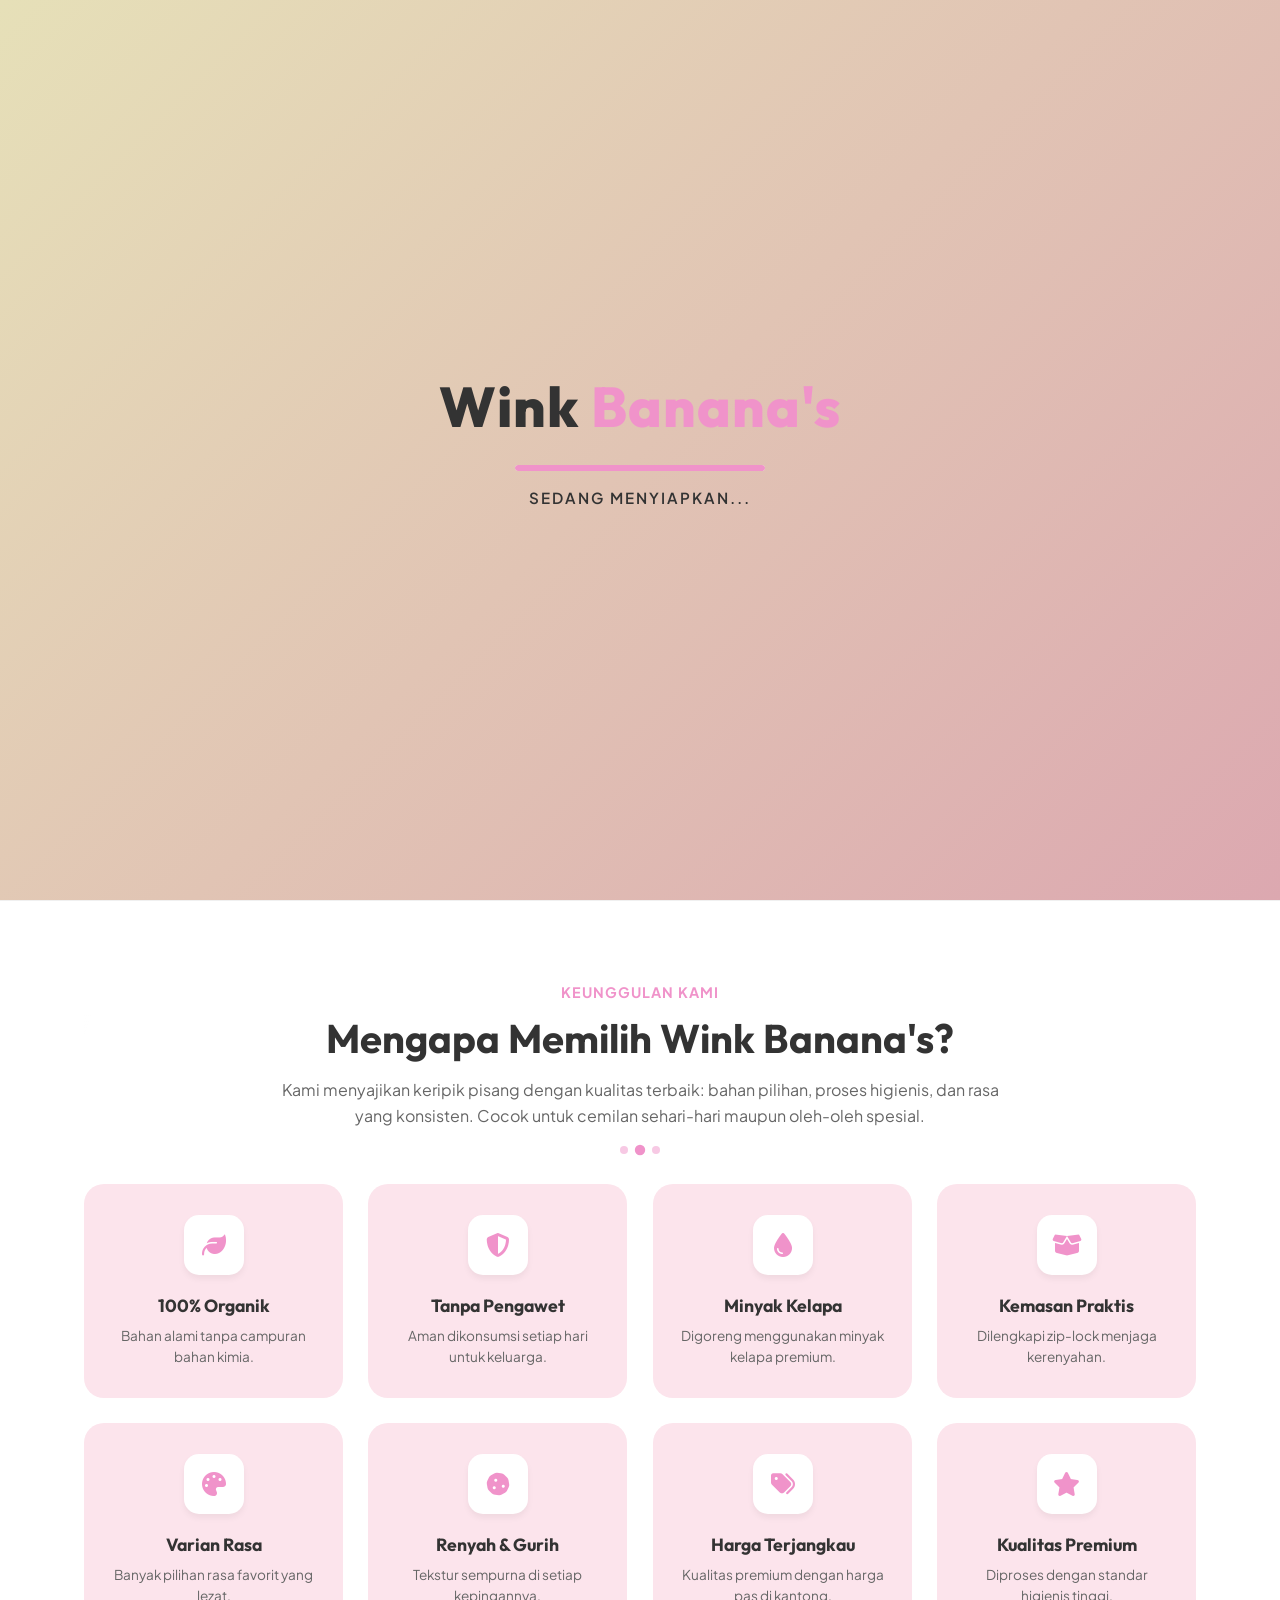
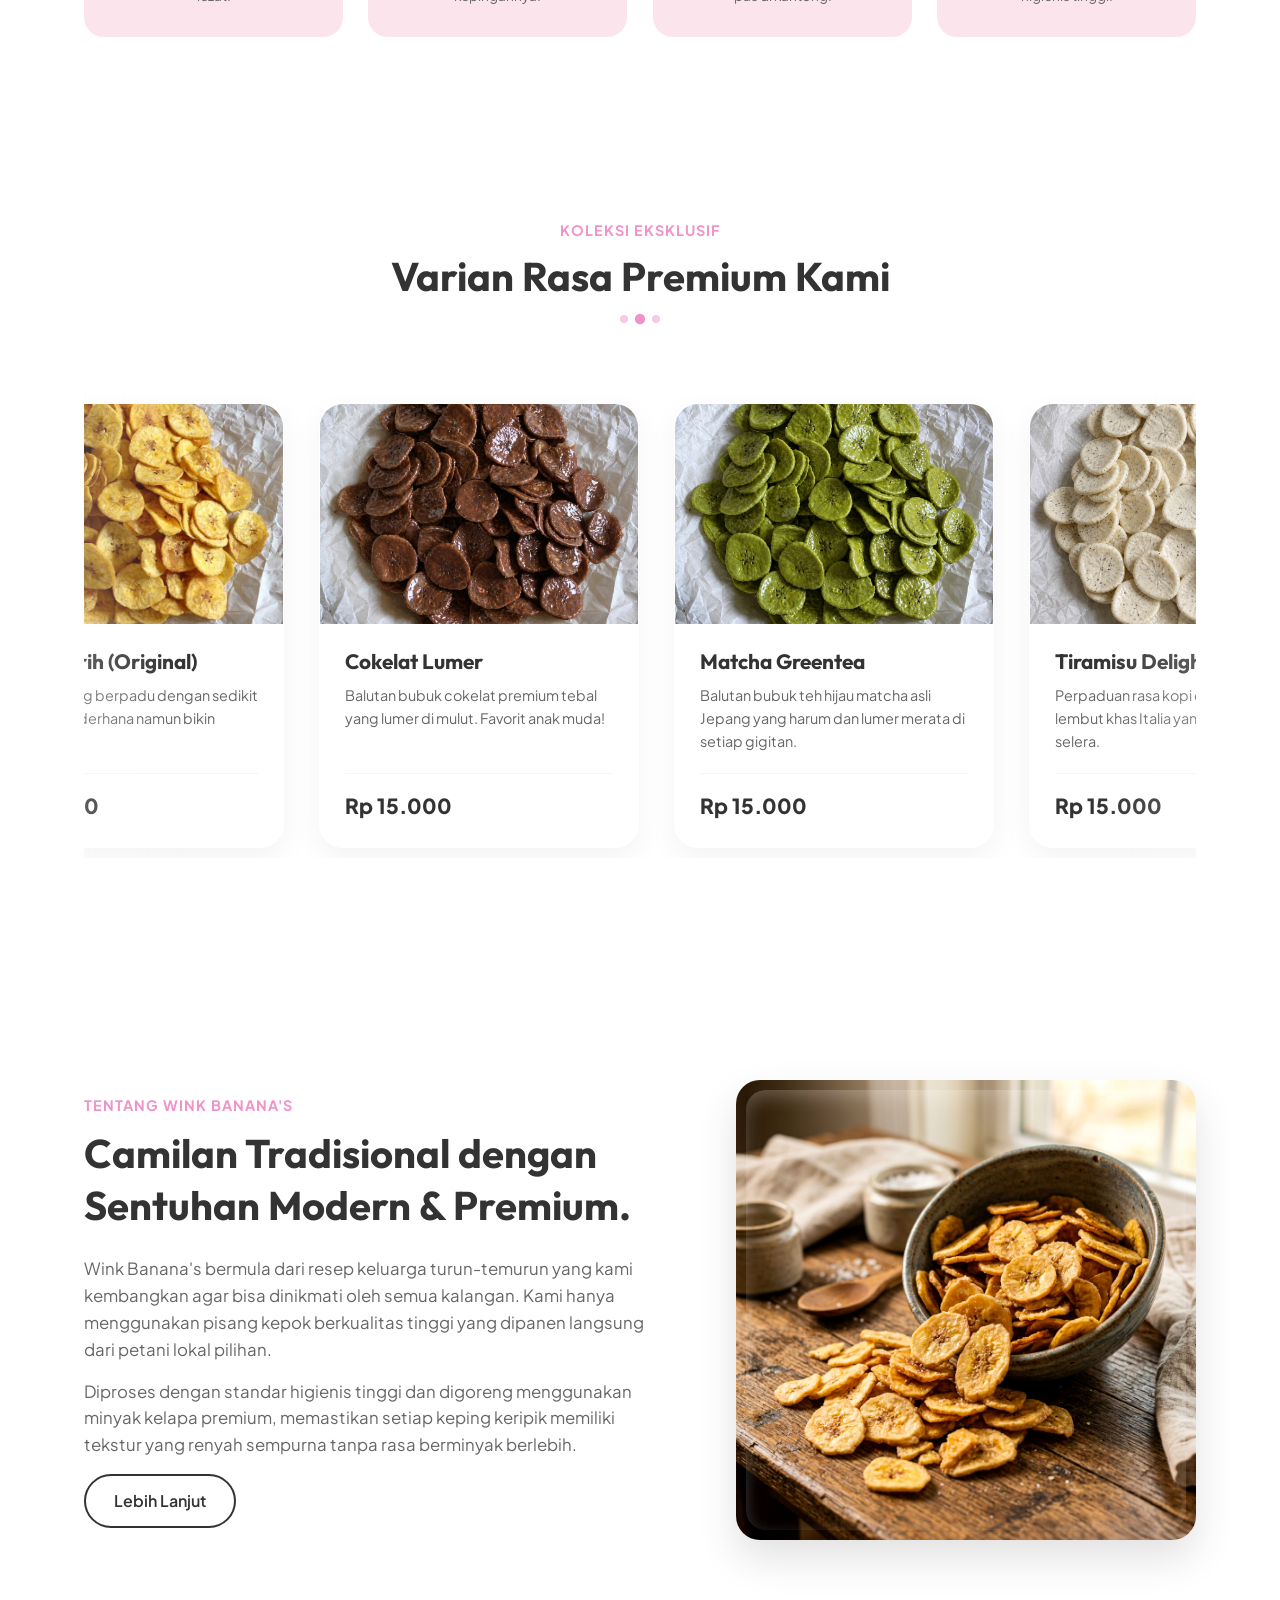
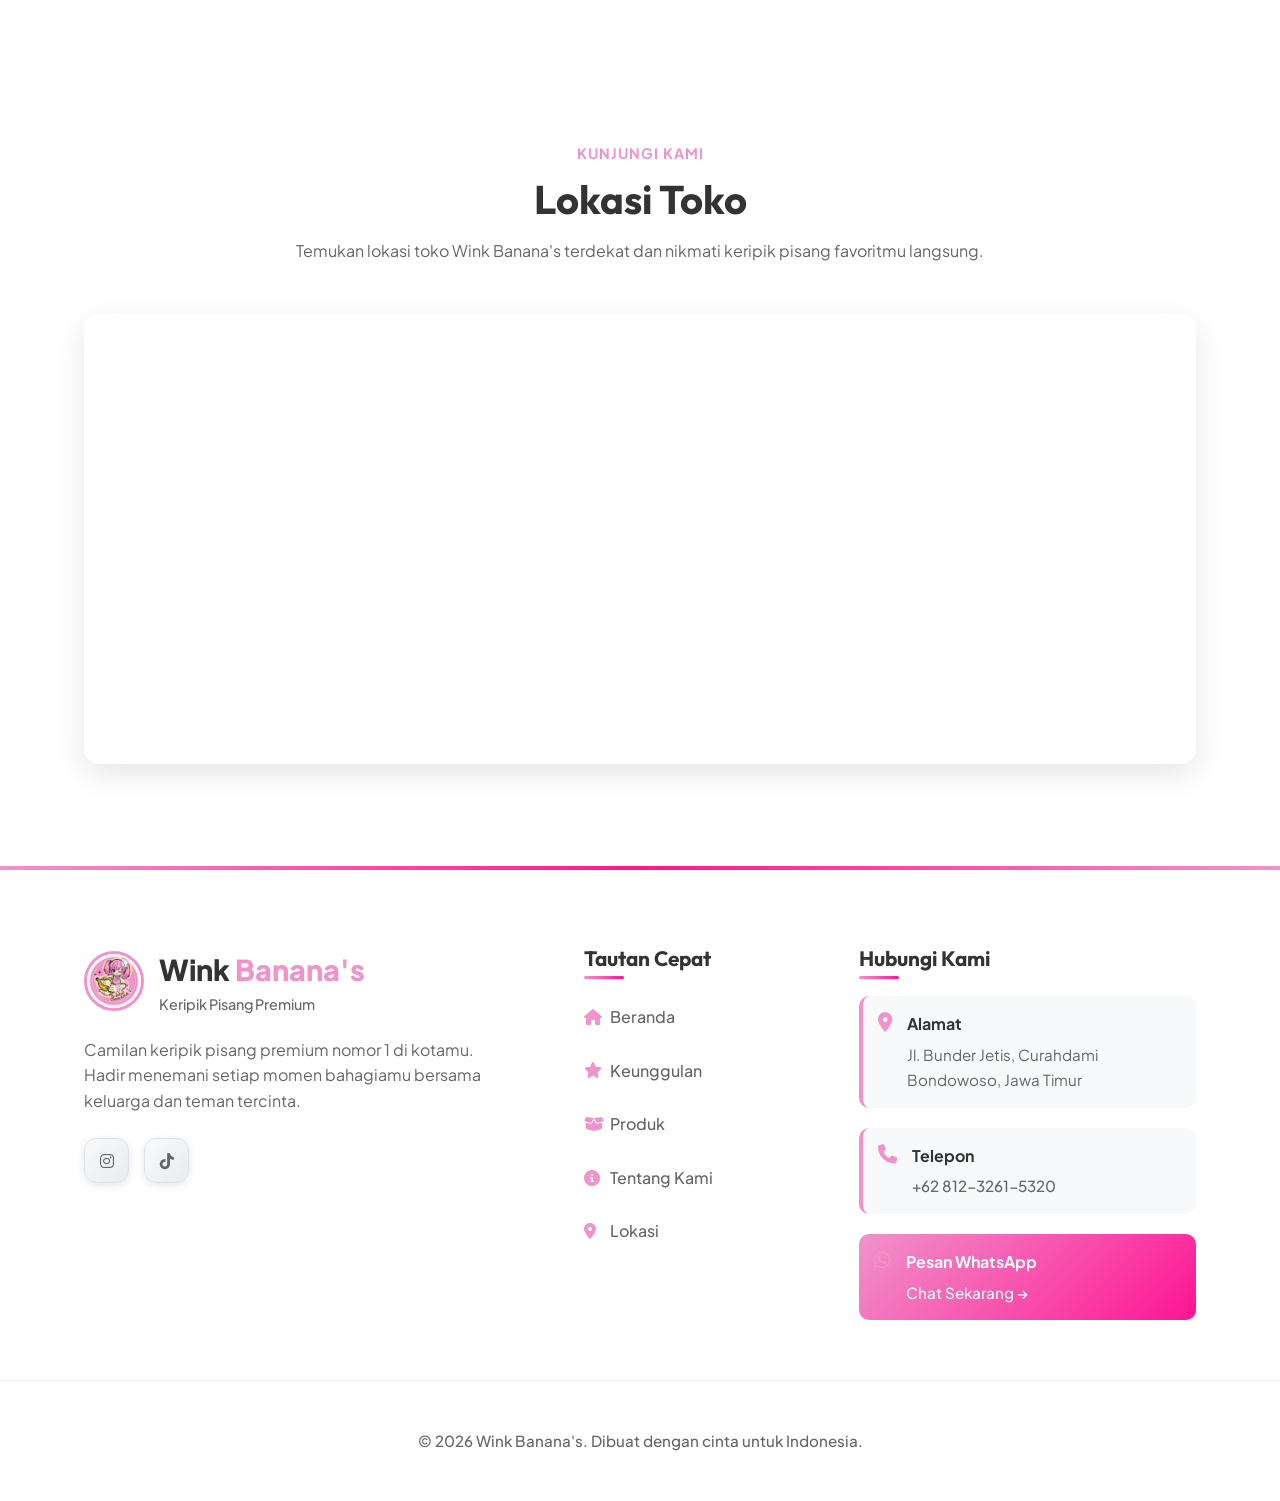
==== commit 000d40e6: "Wink Banana's" ====
--- a/index.html
+++ b/index.html
@@ -1,429 +1,380 @@
-<!DOCTYPE html>
-<html lang="id">
-
-<head>
-    <meta charset="UTF-8">
-    <meta name="viewport" content="width=device-width, initial-scale=1.0">
-    <title>Wink Banana's - Keripik Pisang Premium</title>
-    <meta name="description"
-        content="Keripik pisang renyah, gurih, dan lezat dengan berbagai varian rasa. Camilan sempurna untuk segala suasana.">
-    <link rel="stylesheet" href="style.css">
-    <link rel="preconnect" href="https://fonts.googleapis.com">
-    <link rel="preconnect" href="https://fonts.gstatic.com" crossorigin>
-    <link
-        href="https://fonts.googleapis.com/css2?family=Outfit:wght@300;400;600;700;800&family=Plus+Jakarta+Sans:wght@400;500;600;700&display=swap"
-        rel="stylesheet">
-    <link rel="stylesheet" href="https://cdnjs.cloudflare.com/ajax/libs/font-awesome/6.4.0/css/all.min.css">
-</head>
-
-<body>
-    <!-- Preloader -->
-    <div id="preloader" class="super-rame">
-        <div class="particles">
-            <div class="particle"></div>
-            <div class="particle"></div>
-            <div class="particle"></div>
-            <div class="particle"></div>
-            <div class="particle"></div>
-            <div class="particle"></div>
-            <div class="particle"></div>
-            <div class="particle"></div>
-            <div class="particle"></div>
-            <div class="particle"></div>
+    <!DOCTYPE html>
+    <html lang="id">
+
+    <head>
+        <meta charset="UTF-8">
+        <meta name="viewport" content="width=device-width, initial-scale=1.0">
+        <title>Wink Banana's - Keripik Pisang Premium</title>
+        <meta name="description"
+            content="Keripik pisang renyah, gurih, dan lezat dengan berbagai varian rasa. Camilan sempurna untuk segala suasana.">
+        <link rel="stylesheet" href="style.css">
+        <link rel="preconnect" href="https://fonts.googleapis.com">
+        <link rel="preconnect" href="https://fonts.gstatic.com" crossorigin>
+        <link
+            href="https://fonts.googleapis.com/css2?family=Outfit:wght@300;400;600;700;800&family=Plus+Jakarta+Sans:wght@400;500;600;700&display=swap"
+            rel="stylesheet">
+        <link rel="stylesheet" href="https://cdnjs.cloudflare.com/ajax/libs/font-awesome/6.4.0/css/all.min.css">
+    </head>
+
+    <body>
+        <!-- Preloader -->
+        <div id="preloader" class="premium-loader">
+            <div class="loader-content">
+                <h1 class="loader-text">Wink <span style="color: var(--primary-color);">Banana's</span></h1>
+                <div class="loader-bar-container">
+                    <div class="loader-bar"></div>
+                </div>
+                <p class="loader-subtitle">Sedang Menyiapkan...</p>
+            </div>
         </div>
-        <div class="loader-content">
-            <div class="emoji-bounce">🍌</div>
-            <div class="orbit-container">
-                <div class="orbit-ring ring1"></div>
-                <div class="orbit-ring ring2"></div>
-                <div class="orbit-ring ring3"></div>
-            </div>
-            <div class="bouncing-text">
-                <span>W</span><span>i</span><span>n</span><span>k</span><span style="width: 10px;"></span><span>B</span><span>a</span><span>n</span><span>a</span><span>n</span><span>a</span><span>'</span><span>s</span>
-            </div>
-            <div class="loading-progress">
-                <div class="progress-bar"></div>
-            </div>
-        </div>
-    </div>
-
-    <!-- Header / Navbar -->
-    <header class="header">
-        <div class="container navbar">
-            <a href="#" class="logo" style="display: flex; align-items: center;">
-                <img src="assets/images/logo.jpg" alt="Wink Banana's Logo" style="height: 50px; width: 50px; border-radius: 50%; object-fit: cover; margin-right: 10px;">
-                <span style="font-size: 1.2rem; font-weight: 700; color: var(--text-dark);">Wink<span style="color: var(--primary-color);"> Banana's</span></span>
-            </a>
-            <nav class="nav-links">
-                <ul>
-                    <li><a href="#beranda">Beranda</a></li>
-                    <li><a href="#keunggulan">Keunggulan</a></li>
-                    <li><a href="#produk">Produk</a></li>
-                    <li><a href="#tentang">Tentang</a></li>
-                    <li><a href="#testimoni">Testimoni</a></li>
-                </ul>
-            </nav>
-            <a href="pesan.html" class="btn btn-primary btn-pill">Pesan Sekarang</a>
-            <div class="menu-toggle"><i class="fas fa-bars"></i></div>
-        </div>
-    </header>
-
-    <!-- Hero Section -->
-    <section id="beranda" class="hero-clean">
-        <div class="container hero-content-clean">
-            <div class="hero-text-clean reveal">
-                <span class="hero-subtitle">Cemilan Premium Khas Nusantara</span>
-                <h1>Sensasi <span class="highlight-clean">Renyah</span><br>di Setiap Gigitan!</h1>
-                <p>Nikmati kelezatan keripik pisang asli pilihan dengan perpaduan bumbu rahasia yang bikin nagih. Tersedia berbagai rasa favoritmu.</p>
-                <div class="hero-buttons-clean">
-                    <a href="pesan.html" class="btn btn-primary btn-pill">Pesan Sekarang</a>
-                    <a href="#produk" class="btn btn-outline btn-pill">Lihat Produk</a>
-                </div>
-                <div class="hero-social-dots">
-                    <a href="#"><i class="fab fa-instagram"></i></a>
-                    <a href="#"><i class="fab fa-whatsapp"></i></a>
-                    <a href="#"><i class="fab fa-tiktok"></i></a>
-                    <a href="#"><i class="fas fa-store"></i></a>
-                </div>
-            </div>
-            <div class="hero-image-clean reveal">
-                <div class="image-circle-container">
-                    <img src="assets/images/hero.png" alt="Keripik Pisang Gurih">
-                </div>
-            </div>
-        </div>
-    </section>
-
-    <!-- Features Section (8 Cards Grid) -->
-    <section id="keunggulan" class="features-clean section-bg-white">
-        <div class="container">
-            <div class="features-grid">
-                <!-- Feature 1 -->
-                <div class="feature-card-clean reveal">
-                    <div class="icon-wrapper"><i class="fas fa-leaf"></i></div>
-                    <h3>100% Organik</h3>
-                    <p>Bahan alami tanpa campuran bahan kimia.</p>
-                </div>
-                <!-- Feature 2 -->
-                <div class="feature-card-clean reveal">
-                    <div class="icon-wrapper"><i class="fas fa-shield-alt"></i></div>
-                    <h3>Tanpa Pengawet</h3>
-                    <p>Aman dikonsumsi setiap hari untuk keluarga.</p>
-                </div>
-                <!-- Feature 3 -->
-                <div class="feature-card-clean reveal">
-                    <div class="icon-wrapper"><i class="fas fa-tint"></i></div>
-                    <h3>Minyak Kelapa</h3>
-                    <p>Digoreng menggunakan minyak kelapa premium.</p>
-                </div>
-                <!-- Feature 4 -->
-                <div class="feature-card-clean reveal">
-                    <div class="icon-wrapper"><i class="fas fa-box-open"></i></div>
-                    <h3>Kemasan Praktis</h3>
-                    <p>Dilengkapi zip-lock menjaga kerenyahan.</p>
-                </div>
-                <!-- Feature 5 -->
-                <div class="feature-card-clean reveal">
-                    <div class="icon-wrapper"><i class="fas fa-palette"></i></div>
-                    <h3>Varian Rasa</h3>
-                    <p>Banyak pilihan rasa favorit yang lezat.</p>
-                </div>
-                <!-- Feature 6 -->
-                <div class="feature-card-clean reveal">
-                    <div class="icon-wrapper"><i class="fas fa-cookie"></i></div>
-                    <h3>Renyah & Gurih</h3>
-                    <p>Tekstur sempurna di setiap kepingannya.</p>
-                </div>
-                <!-- Feature 7 -->
-                <div class="feature-card-clean reveal">
-                    <div class="icon-wrapper"><i class="fas fa-tags"></i></div>
-                    <h3>Harga Terjangkau</h3>
-                    <p>Kualitas premium dengan harga pas di kantong.</p>
-                </div>
-                <!-- Feature 8 -->
-                <div class="feature-card-clean reveal">
-                    <div class="icon-wrapper"><i class="fas fa-star"></i></div>
-                    <h3>Kualitas Premium</h3>
-                    <p>Diproses dengan standar higienis tinggi.</p>
-                </div>
-            </div>
-        </div>
-    </section>
-
-    <!-- Products Section -->
-    <section id="produk" class="products-clean section-bg-white">
-        <div class="container">
-            <div class="section-header-clean reveal">
-                <span class="subtitle-clean">Koleksi Eksklusif</span>
-                <h2>Varian Rasa Premium Kami</h2>
-                <div class="dots-divider"><span></span><span></span><span></span></div>
-            </div>
-            <div class="products-grid-clean">
-                <!-- Product 1 -->
-                <div class="product-item-clean reveal">
-                    <div class="product-img original" style="padding: 0;">
-                        <img src="assets/images/original.jpg" alt="Manis Gurih (Original)" style="width: 100%; height: 100%; object-fit: cover;">
-                    </div>
-                    <div class="product-content">
-                        <h3>Manis Gurih (Original)</h3>
-                        <p>Rasa asli pisang berpadu dengan sedikit rasa gurih. Sederhana namun bikin kangen.</p>
-                        <div class="product-footer">
-                            <span class="price-clean">Rp 15.000</span>
-                        </div>
-                    </div>
-                </div>
-
-                <!-- Product 2 -->
-                <div class="product-item-clean reveal">
-                    <div class="product-img coklat" style="padding: 0;">
-                        <img src="assets/images/coklat.jpg" alt="Cokelat Lumer" style="width: 100%; height: 100%; object-fit: cover;">
-                    </div>
-                    <div class="product-content">
-                        <h3>Cokelat Lumer</h3>
-                        <p>Balutan bubuk cokelat premium tebal yang lumer di mulut. Favorit anak muda!</p>
-                        <div class="product-footer">
-                            <span class="price-clean">Rp 18.000</span>
-
-                        </div>
-                    </div>
-                </div>
-
-                <!-- Product 3 -->
-                <div class="product-item-clean reveal">
-                    <div class="product-img matcha" style="padding: 0;">
-                        <img src="assets/images/matcha.jpg" alt="Matcha Greentea" style="width: 100%; height: 100%; object-fit: cover;">
-                    </div>
-                    <div class="product-content">
-                        <h3>Matcha Greentea</h3>
-                        <p>Balutan bubuk teh hijau matcha asli Jepang yang harum dan lumer merata di setiap gigitan.</p>
-                        <div class="product-footer">
-                            <span class="price-clean">Rp 20.000</span>
-
-                        </div>
-                    </div>
-                </div>
-
-                <!-- Product 4 -->
-                <div class="product-item-clean reveal">
-                    <div class="product-img tiramisu" style="padding: 0;">
-                        <img src="assets/images/tiramisu.jpg" alt="Tiramisu Delight" style="width: 100%; height: 100%; object-fit: cover;">
-                    </div>
-                    <div class="product-content">
-                        <h3>Tiramisu Delight</h3>
-                        <p>Perpaduan rasa kopi espresso dan krim lembut khas Italia yang membangkitkan selera.</p>
-                        <div class="product-footer">
-                            <span class="price-clean">Rp 20.000</span>
-
-                        </div>
-                    </div>
-                </div>
-
-                <!-- Product 5 -->
-                <div class="product-item-clean reveal">
-                    <div class="product-img taro" style="padding: 0;">
-                        <img src="assets/images/taro.jpg" alt="Sweet Taro" style="width: 100%; height: 100%; object-fit: cover;">
-                    </div>
-                    <div class="product-content">
-                        <h3>Sweet Taro</h3>
-                        <p>Rasa ubi ungu taro manis dan creamy yang sangat populer, cocok untuk teman bersantai.</p>
-                        <div class="product-footer">
-                            <span class="price-clean">Rp 18.000</span>
-
-                        </div>
-                    </div>
-                </div>
-
-
-            </div>
-        </div>
-    </section>
-
-    <!-- About Section -->
-    <section id="tentang" class="about-clean section-bg-light">
-        <div class="container about-content-clean">
-            <div class="about-text-clean reveal">
-                <span class="subtitle-clean">Tentang Wink Banana's</span>
-                <h2>Camilan Tradisional dengan Sentuhan Modern & Premium.</h2>
-                <p>Wink Banana's bermula dari resep keluarga turun-temurun yang kami kembangkan agar bisa dinikmati oleh semua kalangan. Kami hanya menggunakan pisang kepok berkualitas tinggi yang dipanen langsung dari petani lokal pilihan.</p>
-                <p>Diproses dengan standar higienis tinggi dan digoreng menggunakan minyak kelapa premium, memastikan setiap keping keripik memiliki tekstur yang renyah sempurna tanpa rasa berminyak berlebih.</p>
-                <a href="#produk" class="btn btn-outline btn-pill mt-4">Lebih Lanjut</a>
-            </div>
-            <div class="about-image-clean reveal">
-                <div class="img-wrapper-clean">
-                    <div class="experience-badge-clean">
-                        <span class="num">5+</span>
-                        <span class="txt">Tahun<br>Pengalaman</span>
-                    </div>
-                </div>
-            </div>
-        </div>
-    </section>
-
-    <!-- Testimonials Section -->
-    <section id="testimoni" class="testimonials section-bg-white">
-        <div class="container">
-            <div class="section-header-clean reveal">
-                <span class="subtitle-clean">Testimoni Pelanggan</span>
-                <h2>Apa Kata Mereka?</h2>
-                <p style="color: var(--text-muted);">Ribuan pelanggan telah merasakan kelezatan premium Wink Banana's. Ini kata mereka!</p>
-            </div>
-            <div class="testimonial-grid">
-                <!-- Static Default Comments will be populated from JS or kept here as fallback. Let's keep 3 static ones just in case -->
-                <div class="testimonial-card reveal">
-                    <div class="testimonial-content">
-                        <i class="fas fa-quote-left"></i>
-                        <p>"Keripik pisang terenak yang pernah saya coba! Rasa cokelatnya benar-benar lumer dan tebal. Anak-anak saya sangat suka."</p>
-                    </div>
-                    <div class="testimonial-author">
-                        <div class="author-avatar"><span>S</span></div>
-                        <div class="author-info">
-                            <h4>Siti Rahmawati</h4>
-                            <p>Ibu Rumah Tangga</p>
-                            <div class="rating"><i class="fas fa-star"></i><i class="fas fa-star"></i><i class="fas fa-star"></i><i class="fas fa-star"></i><i class="fas fa-star"></i></div>
-                        </div>
-                    </div>
-                </div>
-
-                <div class="testimonial-card reveal">
-                    <div class="testimonial-content">
-                        <i class="fas fa-quote-left"></i>
-                        <p>"Sangat praktis kemasannya dan rasanya konsisten. Sudah sering beli untuk oleh-oleh keluarga di kampung, semua pada suka."</p>
-                    </div>
-                    <div class="testimonial-author">
-                        <div class="author-avatar"><span>A</span></div>
-                        <div class="author-info">
-                            <h4>Andi Wijaya</h4>
-                            <p>Pekerja Kantoran</p>
-                            <div class="rating"><i class="fas fa-star"></i><i class="fas fa-star"></i><i class="fas fa-star"></i><i class="fas fa-star"></i><i class="fas fa-star"></i></div>
-                        </div>
-                    </div>
-                </div>
-            </div>
-            <div style="text-align: center; margin-top: 50px;" class="reveal">
-                <button id="btn-tulis-ulasan" class="btn btn-outline btn-pill" style="border-width: 2px;">
-                    <i class="fas fa-comment-dots" style="margin-right: 8px;"></i> Tulis Komentar / Ulasan
-                </button>
-            </div>
-        </div>
-    </section>
-
-    <!-- Footer -->
-    <footer id="kontak" class="footer-clean">
-        <div class="container footer-content">
-            <div class="footer-about">
-                <a href="#" class="logo footer-logo" style="display: flex; align-items: center; margin-bottom: 20px;">
-                    <img src="assets/images/logo.jpg" alt="Wink Banana's Logo" style="height: 60px; width: 60px; border-radius: 50%; object-fit: cover; margin-right: 15px; border: 3px solid var(--primary-color);">
-                    <div>
-                        <span style="font-size: 1.8rem; font-weight: 800; color: var(--text-dark); line-height: 1;">Wink<span style="color: var(--primary-color);"> Banana's</span></span>
-                        <p style="font-size: 0.9rem; color: var(--text-muted); margin: 0; font-weight: 500;">Keripik Pisang Premium</p>
-                    </div>
+
+        <!-- Header / Navbar -->
+        <header class="header">
+            <div class="container navbar">
+                <a href="#" class="logo" style="display: flex; align-items: center;">
+                    <img src="assets/images/logo.jpg" alt="Wink Banana's Logo"
+                        style="height: 50px; width: 50px; border-radius: 50%; object-fit: cover; margin-right: 10px;">
+                    <span style="font-size: 1.2rem; font-weight: 700; color: var(--text-dark);">Wink<span
+                            style="color: var(--primary-color);"> Banana's</span></span>
                 </a>
-                <p style="font-size: 1rem; line-height: 1.6; margin-bottom: 25px;">Camilan keripik pisang premium nomor 1 di kotamu. Hadir menemani setiap momen bahagiamu bersama keluarga dan teman tercinta.</p>
-                <div class="social-links">
-                    <a href="#" title="Instagram"><i class="fab fa-instagram"></i></a>
-                    <a href="#" title="Facebook"><i class="fab fa-facebook-f"></i></a>
-                    <a href="#" title="TikTok"><i class="fab fa-tiktok"></i></a>
-                </div>
-            </div>
-
-            <div class="footer-links">
-                <h3 style="font-size: 1.3rem; font-weight: 700; margin-bottom: 25px; color: var(--text-dark);">Tautan Cepat</h3>
-                <ul style="list-style: none; padding: 0; margin: 0;">
-                    <li style="margin-bottom: 12px;"><a href="#beranda" style="font-size: 1rem; color: var(--text-muted); text-decoration: none; transition: all 0.3s ease;"><i class="fas fa-home" style="margin-right: 10px; color: var(--primary-color); width: 16px;"></i>Beranda</a></li>
-                    <li style="margin-bottom: 12px;"><a href="#keunggulan" style="font-size: 1rem; color: var(--text-muted); text-decoration: none; transition: all 0.3s ease;"><i class="fas fa-star" style="margin-right: 10px; color: var(--primary-color); width: 16px;"></i>Keunggulan</a></li>
-                    <li style="margin-bottom: 12px;"><a href="#produk" style="font-size: 1rem; color: var(--text-muted); text-decoration: none; transition: all 0.3s ease;"><i class="fas fa-box-open" style="margin-right: 10px; color: var(--primary-color); width: 16px;"></i>Produk</a></li>
-                    <li style="margin-bottom: 12px;"><a href="#tentang" style="font-size: 1rem; color: var(--text-muted); text-decoration: none; transition: all 0.3s ease;"><i class="fas fa-info-circle" style="margin-right: 10px; color: var(--primary-color); width: 16px;"></i>Tentang Kami</a></li>
-                    <li style="margin-bottom: 12px;"><a href="#testimoni" style="font-size: 1rem; color: var(--text-muted); text-decoration: none; transition: all 0.3s ease;"><i class="fas fa-comments" style="margin-right: 10px; color: var(--primary-color); width: 16px;"></i>Testimoni</a></li>
-                </ul>
-            </div>
-
-            <div class="footer-contact">
-                <h3 style="font-size: 1.3rem; font-weight: 700; margin-bottom: 25px; color: var(--text-dark);">Hubungi Kami</h3>
-                <div class="contact-item" style="display: flex; align-items: flex-start; gap: 15px; margin-bottom: 20px; padding: 15px; background: #f8f9fa; border-radius: 10px; border-left: 4px solid var(--primary-color);">
-                    <i class="fas fa-map-marker-alt" style="color: var(--primary-color); font-size: 1.2rem; margin-top: 2px;"></i>
-                    <div>
-                        <strong style="color: var(--text-dark); display: block; margin-bottom: 5px;">Alamat</strong>
-                        <span style="color: var(--text-muted); font-size: 0.95rem; line-height: 1.4;">Jl. Pisang Kepok No. 123<br>Bandung, Jawa Barat</span>
-                    </div>
-                </div>
-
-                <div class="contact-item" style="display: flex; align-items: flex-start; gap: 15px; margin-bottom: 20px; padding: 15px; background: #f8f9fa; border-radius: 10px; border-left: 4px solid var(--primary-color);">
-                    <i class="fas fa-phone" style="color: var(--primary-color); font-size: 1.2rem; margin-top: 2px;"></i>
-                    <div>
-                        <strong style="color: var(--text-dark); display: block; margin-bottom: 5px;">Telepon</strong>
-                        <a href="tel:+6281234567890" style="color: var(--text-muted); font-size: 0.95rem; text-decoration: none; font-weight: 500;">+62 812 3456 7890</a>
-                    </div>
-                </div>
-
-                <div class="contact-item" style="display: flex; align-items: flex-start; gap: 15px; margin-bottom: 20px; padding: 15px; background: #f8f9fa; border-radius: 10px; border-left: 4px solid var(--primary-color);">
-                    <i class="fas fa-envelope" style="color: var(--primary-color); font-size: 1.2rem; margin-top: 2px;"></i>
-                    <div>
-                        <strong style="color: var(--text-dark); display: block; margin-bottom: 5px;">Email</strong>
-                        <a href="mailto:halo@winkbananas.id" style="color: var(--text-muted); font-size: 0.95rem; text-decoration: none; font-weight: 500;">halo@winkbananas.id</a>
-                    </div>
-                </div>
-
-                <div class="contact-item" style="display: flex; align-items: flex-start; gap: 15px; padding: 15px; background: linear-gradient(135deg, var(--primary-color), var(--accent-color)); border-radius: 10px; color: white;">
-                    <i class="fab fa-whatsapp" style="font-size: 1.2rem; margin-top: 2px;"></i>
-                    <div>
-                        <strong style="display: block; margin-bottom: 5px;">Pesan WhatsApp</strong>
-                        <a href="https://wa.me/6281234567890" style="color: white; font-size: 0.95rem; text-decoration: none; font-weight: 500;" target="_blank">Chat Sekarang →</a>
-                    </div>
-                </div>
-            </div>
-        </div>
-
-        <div class="footer-bottom">
-            <div style="display: flex; justify-content: space-between; align-items: center; flex-wrap: wrap; gap: 20px;">
-                <p style="margin: 0; color: var(--text-muted); font-size: 0.95rem;">&copy; 2026 Wink Banana's UMKM. Dibuat dengan cinta untuk Indonesia.</p>
-                <div style="display: flex; gap: 20px; align-items: center;">
-                    <a href="#beranda" style="color: var(--text-muted); text-decoration: none; font-size: 0.9rem; transition: color 0.3s ease;">Kebijakan Privasi</a>
-                    <a href="#beranda" style="color: var(--text-muted); text-decoration: none; font-size: 0.9rem; transition: color 0.3s ease;">Syarat & Ketentuan</a>
-                </div>
-            </div>
-        </div>
-    </footer>
-
-    <!-- Comment Modal -->
-    <div id="comment-modal" class="modal">
-        <div class="modal-content">
-            <span class="close-modal">&times;</span>
-            <div class="modal-header">
-                <h2>Beri Kami Ulasan</h2>
-                <p>Bagikan pengalaman Anda menikmati Wink Banana's.</p>
-            </div>
-            <form id="comment-form">
-                <div class="form-group">
-                    <label for="comment-name">Nama Anda</label>
-                    <input type="text" id="comment-name" class="form-control" required placeholder="Contoh: Budi Santoso">
-                </div>
-                <div class="form-group">
-                    <label>Penilaian</label>
-                    <div class="star-rating-input">
-                        <i class="fas fa-star" data-rating="1"></i>
-                        <i class="fas fa-star" data-rating="2"></i>
-                        <i class="fas fa-star" data-rating="3"></i>
-                        <i class="fas fa-star" data-rating="4"></i>
-                        <i class="fas fa-star" data-rating="5"></i>
-                    </div>
-                    <input type="hidden" id="comment-rating" value="5">
-                </div>
-                <div class="form-group">
-                    <label for="comment-text">Ulasan</label>
-                    <textarea id="comment-text" class="form-control" rows="4" required placeholder="Ceritakan pendapat Anda tentang rasa, tekstur, atau pelayanan kami..."></textarea>
-                </div>
-                <button type="submit" class="btn btn-primary btn-pill" style="width: 100%;">Kirim Ulasan</button>
-            </form>
-            <div id="comment-success" style="display: none; text-align: center; padding: 20px 0;">
-                <i class="fas fa-check-circle" style="color: #4CAF50; font-size: 3rem; margin-bottom: 15px;"></i>
-                <h3>Terima Kasih!</h3>
-                <p>Ulasan Anda telah berhasil dikirim dan akan segera ditinjau oleh tim kami.</p>
-            </div>
-        </div>
-    </div>
-
-    <!-- Scripts -->
-    <script src="script.js"></script>
-</body>
-
-</html>+                <nav class="nav-links">
+                    <ul>
+                        <li><a href="#beranda">Beranda</a></li>
+                        <li><a href="#keunggulan">Keunggulan</a></li>
+                        <li><a href="#produk">Produk</a></li>
+                        <li><a href="#tentang">Tentang</a></li>
+                        <li><a href="#lokasi">Lokasi</a></li>
+                    </ul>
+                </nav>
+                <a href="pesan.html" class="btn btn-primary btn-pill">Pesan Sekarang</a>
+                <div class="menu-toggle"><i class="fas fa-bars"></i></div>
+            </div>
+        </header>
+
+        <!-- Hero Section -->
+        <section id="beranda" class="hero-clean" style="position: relative; overflow: hidden;">
+            <!-- Floating decorative emojis removed -->
+
+            <div class="container hero-content-clean" style="position: relative; z-index: 2;">
+                <div class="hero-text-clean reveal">
+                    <span class="hero-subtitle">Cemilan Premium Khas Nusantara</span>
+                    <h1>Sensasi <span class="highlight-clean">Renyah</span><br>di Setiap Gigitan!</h1>
+                    <p>Nikmati kelezatan keripik pisang asli pilihan dengan perpaduan bumbu rahasia yang bikin nagih.
+                        Tersedia berbagai rasa favoritmu.</p>
+                    <div class="hero-buttons-clean">
+                        <a href="pesan.html" class="btn btn-primary btn-pill pulse-btn-rame">Pesan Sekarang</a>
+                        <a href="#produk" class="btn btn-outline btn-pill">Lihat Produk</a>
+                    </div>
+                    <div class="hero-social-dots">
+                        <a href="https://www.instagram.com/winkbanana.1?igsh=aXp0a2lycGF3b2pv" target="_blank" rel="noopener noreferrer" title="Instagram"><i class="fab fa-instagram"></i></a>
+                        <a href="https://wa.me/6281232615320" target="_blank" rel="noopener noreferrer" title="WhatsApp"><i class="fab fa-whatsapp"></i></a>
+                        <a href="https://www.tiktok.com/@winkbanana1?_r=1&_t=ZS-967ub9RIIES" target="_blank" rel="noopener noreferrer"><i class="fab fa-tiktok"></i></a>
+                    </div>
+                </div>
+                <div class="hero-image-clean reveal">
+                    <div class="image-circle-container">
+                        <img src="assets/images/hero.png" alt="Keripik Pisang Gurih">
+                    </div>
+                </div>
+            </div>
+        </section>
+
+        <!-- Features Section (8 Cards Grid) -->
+        <section id="keunggulan" class="features-clean section-bg-white">
+            <div class="container">
+                <div class="section-header-clean reveal" style="text-align: center; margin-bottom: 30px;">
+                    <span class="subtitle-clean">Keunggulan Kami</span>
+                    <h2>Mengapa Memilih Wink Banana's?</h2>
+                    <p style="color: var(--text-muted); max-width: 720px; margin: 10px auto 0;">Kami menyajikan keripik
+                        pisang dengan kualitas terbaik: bahan pilihan, proses higienis, dan rasa yang konsisten. Cocok untuk
+                        cemilan sehari-hari maupun oleh-oleh spesial.</p>
+                    <div class="dots-divider" style="margin-top: 18px;"><span></span><span></span><span></span></div>
+                </div>
+                <div class="features-grid">
+                    <!-- Feature 1 -->
+                    <div class="feature-card-clean reveal">
+                        <div class="icon-wrapper"><i class="fas fa-leaf"></i></div>
+                        <h3>100% Organik</h3>
+                        <p>Bahan alami tanpa campuran bahan kimia.</p>
+                    </div>
+                    <!-- Feature 2 -->
+                    <div class="feature-card-clean reveal">
+                        <div class="icon-wrapper"><i class="fas fa-shield-alt"></i></div>
+                        <h3>Tanpa Pengawet</h3>
+                        <p>Aman dikonsumsi setiap hari untuk keluarga.</p>
+                    </div>
+                    <!-- Feature 3 -->
+                    <div class="feature-card-clean reveal">
+                        <div class="icon-wrapper"><i class="fas fa-tint"></i></div>
+                        <h3>Minyak Kelapa</h3>
+                        <p>Digoreng menggunakan minyak kelapa premium.</p>
+                    </div>
+                    <!-- Feature 4 -->
+                    <div class="feature-card-clean reveal">
+                        <div class="icon-wrapper"><i class="fas fa-box-open"></i></div>
+                        <h3>Kemasan Praktis</h3>
+                        <p>Dilengkapi zip-lock menjaga kerenyahan.</p>
+                    </div>
+                    <!-- Feature 5 -->
+                    <div class="feature-card-clean reveal">
+                        <div class="icon-wrapper"><i class="fas fa-palette"></i></div>
+                        <h3>Varian Rasa</h3>
+                        <p>Banyak pilihan rasa favorit yang lezat.</p>
+                    </div>
+                    <!-- Feature 6 -->
+                    <div class="feature-card-clean reveal">
+                        <div class="icon-wrapper"><i class="fas fa-cookie"></i></div>
+                        <h3>Renyah & Gurih</h3>
+                        <p>Tekstur sempurna di setiap kepingannya.</p>
+                    </div>
+                    <!-- Feature 7 -->
+                    <div class="feature-card-clean reveal">
+                        <div class="icon-wrapper"><i class="fas fa-tags"></i></div>
+                        <h3>Harga Terjangkau</h3>
+                        <p>Kualitas premium dengan harga pas di kantong.</p>
+                    </div>
+                    <!-- Feature 8 -->
+                    <div class="feature-card-clean reveal">
+                        <div class="icon-wrapper"><i class="fas fa-star"></i></div>
+                        <h3>Kualitas Premium</h3>
+                        <p>Diproses dengan standar higienis tinggi.</p>
+                    </div>
+                </div>
+            </div>
+        </section>
+
+        <!-- Products Section -->
+        <section id="produk" class="products-clean section-bg-white">
+            <div class="container">
+                <div class="section-header-clean reveal">
+                    <span class="subtitle-clean">Koleksi Eksklusif</span>
+                    <h2>Varian Rasa Premium Kami</h2>
+                    <div class="dots-divider"><span></span><span></span><span></span></div>
+                </div>
+                <div class="products-marquee-wrapper" style="position: relative;">
+                    <!-- Left/right slider buttons removed per request -->
+                    <div class="products-grid-clean" id="products-slider">
+                        <!-- Product 1 -->
+                        <div class="product-item-clean">
+                            <div class="product-img original" style="padding: 0;">
+                                <img src="assets/images/original.jpg" alt="Manis Gurih (Original)"
+                                    style="width: 100%; height: 100%; object-fit: cover;">
+                            </div>
+                            <div class="product-content">
+                                <h3>Manis Gurih (Original)</h3>
+                                <p>Rasa asli pisang berpadu dengan sedikit rasa gurih. Sederhana namun bikin kangen.</p>
+                                <div class="product-footer">
+                                    <span class="price-clean">Rp 10.000</span>
+                                </div>
+                            </div>
+                        </div>
+
+                        <!-- Product 2 -->
+                        <div class="product-item-clean">
+                            <div class="product-img coklat" style="padding: 0;">
+                                <img src="assets/images/coklat.jpg" alt="Cokelat Lumer"
+                                    style="width: 100%; height: 100%; object-fit: cover;">
+                            </div>
+                            <div class="product-content">
+                                <h3>Cokelat Lumer</h3>
+                                <p>Balutan bubuk cokelat premium tebal yang lumer di mulut. Favorit anak muda!</p>
+                                <div class="product-footer">
+                                    <span class="price-clean">Rp 15.000</span>
+                                </div>
+                            </div>
+                        </div>
+
+                        <!-- Product 3 -->
+                        <div class="product-item-clean">
+                            <div class="product-img matcha" style="padding: 0;">
+                                <img src="assets/images/matcha.jpg" alt="Matcha Greentea"
+                                    style="width: 100%; height: 100%; object-fit: cover;">
+                            </div>
+                            <div class="product-content">
+                                <h3>Matcha Greentea</h3>
+                                <p>Balutan bubuk teh hijau matcha asli Jepang yang harum dan lumer merata di setiap gigitan.
+                                </p>
+                                <div class="product-footer">
+                                    <span class="price-clean">Rp 15.000</span>
+                                </div>
+                            </div>
+                        </div>
+
+                        <!-- Product 4 -->
+                        <div class="product-item-clean">
+                            <div class="product-img tiramisu" style="padding: 0;">
+                                <img src="assets/images/tiramisu.jpg" alt="Tiramisu Delight"
+                                    style="width: 100%; height: 100%; object-fit: cover;">
+                            </div>
+                            <div class="product-content">
+                                <h3>Tiramisu Delight</h3>
+                                <p>Perpaduan rasa kopi espresso dan krim lembut khas Italia yang membangkitkan selera.</p>
+                                <div class="product-footer">
+                                    <span class="price-clean">Rp 15.000</span>
+                                </div>
+                            </div>
+                        </div>
+
+                        <!-- Product 5 -->
+                        <div class="product-item-clean">
+                            <div class="product-img taro" style="padding: 0;">
+                                <img src="assets/images/taro.jpg" alt="Sweet Taro"
+                                    style="width: 100%; height: 100%; object-fit: cover;">
+                            </div>
+                            <div class="product-content">
+                                <h3>Sweet Taro</h3>
+                                <p>Rasa ubi ungu taro manis dan creamy yang sangat populer, cocok untuk teman bersantai.</p>
+                                <div class="product-footer">
+                                    <span class="price-clean">Rp 15.000</span>
+                                </div>
+                            </div>
+                        </div>
+                    </div>
+                </div>
+            </div>
+        </section>
+
+        <!-- About Section -->
+        <section id="tentang" class="about-clean section-bg-light">
+            <div class="container about-content-clean">
+                <div class="about-text-clean reveal">
+                    <span class="subtitle-clean">Tentang Wink Banana's</span>
+                    <h2>Camilan Tradisional dengan Sentuhan Modern & Premium.</h2>
+                    <p>Wink Banana's bermula dari resep keluarga turun-temurun yang kami kembangkan agar bisa dinikmati oleh
+                        semua kalangan. Kami hanya menggunakan pisang kepok berkualitas tinggi yang dipanen langsung dari
+                        petani lokal pilihan.</p>
+                    <p>Diproses dengan standar higienis tinggi dan digoreng menggunakan minyak kelapa premium, memastikan
+                        setiap keping keripik memiliki tekstur yang renyah sempurna tanpa rasa berminyak berlebih.</p>
+                    <a href="#produk" class="btn btn-outline btn-pill mt-4">Lebih Lanjut</a>
+                </div>
+                <div class="about-image-clean reveal">
+                    <div class="img-wrapper-clean">
+                        <!-- Badge pengalaman dihapus sesuai permintaan -->
+                    </div>
+                </div>
+            </div>
+        </section>
+
+        <!-- Location Section -->
+        <section id="lokasi" class="lokasi section-bg-white">
+            <div class="container">
+                <div class="section-header-clean reveal">
+                    <span class="subtitle-clean">Kunjungi Kami</span>
+                    <h2>Lokasi Toko</h2>
+                    <p style="color: var(--text-muted);">Temukan lokasi toko Wink Banana's terdekat dan nikmati keripik
+                        pisang favoritmu langsung.</p>
+                </div>
+                <div class="map-container reveal">
+                    <iframe
+                        src="https://www.google.com/maps/embed?pb=!1m14!1m12!1m3!1d493.9313754936545!2d113.80151206145565!3d-7.952257288304465!2m3!1f0!2f0!3f0!3m2!1i1024!2i768!4f13.1!5e0!3m2!1sen!2sid!4v1778030150707!5m2!1sen!2sid"
+                        width="100%" height="450" style="border:0;" allowfullscreen="" loading="lazy"
+                        referrerpolicy="no-referrer-when-downgrade"></iframe>
+                </div>
+            </div>
+        </section>
+
+        <!-- Footer -->
+        <footer id="kontak" class="footer-clean">
+            <div class="container footer-content">
+                <div class="footer-about">
+                    <a href="#" class="logo footer-logo" style="display: flex; align-items: center; margin-bottom: 20px;">
+                        <img src="assets/images/logo.jpg" alt="Wink Banana's Logo"
+                            style="height: 60px; width: 60px; border-radius: 50%; object-fit: cover; margin-right: 15px; border: 3px solid var(--primary-color);">
+                        <div>
+                            <span
+                                style="font-size: 1.8rem; font-weight: 800; color: var(--text-dark); line-height: 1;">Wink<span
+                                    style="color: var(--primary-color);"> Banana's</span></span>
+                            <p style="font-size: 0.9rem; color: var(--text-muted); margin: 0; font-weight: 500;">Keripik
+                                Pisang Premium</p>
+                        </div>
+                    </a>
+                    <p style="font-size: 1rem; line-height: 1.6; margin-bottom: 25px;">Camilan keripik pisang premium nomor
+                        1 di kotamu. Hadir menemani setiap momen bahagiamu bersama keluarga dan teman tercinta.</p>
+                    <div class="social-links">
+                        <a href="https://www.instagram.com/winkbanana.1?igsh=aXp0a2lycGF3b2pv" target="_blank" rel="noopener noreferrer" title="Instagram"><i class="fab fa-instagram"></i></a>
+                        <a href="https://www.tiktok.com/@winkbanana1?_r=1&_t=ZS-967ub9RIIES" title="TikTok" target="_blank" rel="noopener noreferrer"><i class="fab fa-tiktok"></i></a>
+                    </div>
+                </div>
+
+                <div class="footer-links">
+                    <h3 style="font-size: 1.3rem; font-weight: 700; margin-bottom: 25px; color: var(--text-dark);">Tautan
+                        Cepat</h3>
+                    <ul style="list-style: none; padding: 0; margin: 0;">
+                        <li style="margin-bottom: 12px;"><a href="#beranda"
+                                style="font-size: 1rem; color: var(--text-muted); text-decoration: none; transition: all 0.3s ease;"><i
+                                    class="fas fa-home"
+                                    style="margin-right: 10px; color: var(--primary-color); width: 16px;"></i>Beranda</a>
+                        </li>
+                        <li style="margin-bottom: 12px;"><a href="#keunggulan"
+                                style="font-size: 1rem; color: var(--text-muted); text-decoration: none; transition: all 0.3s ease;"><i
+                                    class="fas fa-star"
+                                    style="margin-right: 10px; color: var(--primary-color); width: 16px;"></i>Keunggulan</a>
+                        </li>
+                        <li style="margin-bottom: 12px;"><a href="#produk"
+                                style="font-size: 1rem; color: var(--text-muted); text-decoration: none; transition: all 0.3s ease;"><i
+                                    class="fas fa-box-open"
+                                    style="margin-right: 10px; color: var(--primary-color); width: 16px;"></i>Produk</a>
+                        </li>
+                        <li style="margin-bottom: 12px;"><a href="#tentang"
+                                style="font-size: 1rem; color: var(--text-muted); text-decoration: none; transition: all 0.3s ease;"><i
+                                    class="fas fa-info-circle"
+                                    style="margin-right: 10px; color: var(--primary-color); width: 16px;"></i>Tentang
+                                Kami</a></li>
+                        <li style="margin-bottom: 12px;"><a href="#lokasi"
+                                style="font-size: 1rem; color: var(--text-muted); text-decoration: none; transition: all 0.3s ease;"><i
+                                    class="fas fa-map-marker-alt"
+                                    style="margin-right: 10px; color: var(--primary-color); width: 16px;"></i>Lokasi</a>
+                        </li>
+                    </ul>
+                </div>
+
+                <div class="footer-contact">
+                    <h3 style="font-size: 1.3rem; font-weight: 700; margin-bottom: 25px; color: var(--text-dark);">Hubungi
+                        Kami</h3>
+                    <div class="contact-item"
+                        style="display: flex; align-items: flex-start; gap: 15px; margin-bottom: 20px; padding: 15px; background: #f8f9fa; border-radius: 10px; border-left: 4px solid var(--primary-color);">
+                        <i class="fas fa-map-marker-alt"
+                            style="color: var(--primary-color); font-size: 1.2rem; margin-top: 2px;"></i>
+                        <div>
+                            <strong style="color: var(--text-dark); display: block; margin-bottom: 5px;">Alamat</strong>
+                            <span style="color: var(--text-muted); font-size: 0.95rem; line-height: 1.4;">Jl. Bunder Jetis,
+                                Curahdami<br>Bondowoso, Jawa Timur</span>
+                        </div>
+                    </div>
+
+                    <div class="contact-item"
+                        style="display: flex; align-items: flex-start; gap: 15px; margin-bottom: 20px; padding: 15px; background: #f8f9fa; border-radius: 10px; border-left: 4px solid var(--primary-color);">
+                        <i class="fas fa-phone"
+                            style="color: var(--primary-color); font-size: 1.2rem; margin-top: 2px;"></i>
+                        <div>
+                            <strong style="color: var(--text-dark); display: block; margin-bottom: 5px;">Telepon</strong>
+                            <a href="tel:+6281232615320"
+                                style="color: var(--text-muted); font-size: 0.95rem; text-decoration: none; font-weight: 500;">+62 812-3261-5320</a>
+                        </div>
+                    </div>
+
+                    <div class="contact-item"
+                        style="display: flex; align-items: flex-start; gap: 15px; padding: 15px; background: linear-gradient(135deg, var(--primary-color), var(--accent-color)); border-radius: 10px; color: white;">
+                        <i class="fab fa-whatsapp" style="font-size: 1.2rem; margin-top: 2px;"></i>
+                        <div>
+                            <strong style="display: block; margin-bottom: 5px;">Pesan WhatsApp</strong>
+                            <a href="https://wa.me/6281232615320"
+                                style="color: white; font-size: 0.95rem; text-decoration: none; font-weight: 500;"
+                                target="_blank">Chat Sekarang →</a>
+                        </div>
+                    </div>
+                </div>
+            </div>
+
+                <div class="footer-bottom">
+                <div class="footer-bottom-inner">
+                    <p class="footer-copy">&copy; 2026 Wink Banana's. Dibuat dengan cinta untuk Indonesia.</p>
+                </div>
+            </div>
+        </footer>
+
+        <!-- Scripts -->
+        <script src="script.js"></script>
+    </body>
+
+    </html>
--- a/style.css
+++ b/style.css
@@ -1,22 +1,22 @@
 /* CSS Variables */
 :root {
-    --primary-color: #FFB800;
-    /* Golden Yellow */
-    --primary-hover: #e5a600;
-    --secondary-color: #8B4513;
-    /* Saddle Brown */
-    --accent-color: #FF8A00;
-    /* Orange */
+    --primary-color: #f093ca;
+    /* Logo Pink */
+    --primary-hover: #e07eb5;
+    --secondary-color: #333333;
+    /* Dark Grey to match logo text */
+    --accent-color: #FF1493;
+    /* Deep Pink */
     --text-dark: #333333;
     --text-light: #ffffff;
     --text-muted: #666666;
-    --bg-main: #fcfcfc;
-    --bg-alt: #fff8e1;
-    /* Very light yellow for sections */
+    --bg-main: #fdf2f8;
+    --bg-alt: #fce4ec;
+    /* Very light pink for sections */
     --card-bg: #ffffff;
     --shadow-sm: 0 4px 6px rgba(0, 0, 0, 0.05);
     --shadow-md: 0 10px 20px rgba(0, 0, 0, 0.08);
-    --shadow-hover: 0 15px 30px rgba(255, 184, 0, 0.15);
+    --shadow-hover: 0 15px 30px rgba(240, 147, 202, 0.15);
     --transition: all 0.3s cubic-bezier(0.25, 0.8, 0.25, 1);
 }
 
@@ -34,8 +34,18 @@
 body {
     font-family: 'Plus Jakarta Sans', sans-serif;
     color: var(--text-dark);
-    background-color: var(--bg-main);
+    /* Slightly darker, more muted pastel colors to reduce glare */
+    background: linear-gradient(-45deg, #e6c8c5, #ebd9dd, #e8d1ba, #dca8b0, #e6e0b8);
+    background-size: 400% 400%;
+    animation: gradientGlobal 20s ease infinite;
+    background-attachment: fixed;
     line-height: 1.6;
+}
+
+@keyframes gradientGlobal {
+    0% { background-position: 0% 50%; }
+    50% { background-position: 100% 50%; }
+    100% { background-position: 0% 50%; }
 }
 
 a {
@@ -97,25 +107,25 @@
 .btn-primary {
     background-color: var(--primary-color);
     color: var(--secondary-color);
-    box-shadow: 0 4px 15px rgba(255, 184, 0, 0.3);
+    box-shadow: 0 4px 15px rgba(255, 105, 180, 0.3);
 }
 
 .btn-primary:hover {
     background-color: var(--primary-hover);
     transform: translateY(-3px);
-    box-shadow: 0 8px 20px rgba(255, 184, 0, 0.4);
+    box-shadow: 0 8px 20px rgba(255, 105, 180, 0.4);
 }
 
 .btn-secondary {
-    background-color: #25D366;
-    /* WhatsApp Green */
+    background-color: #FF69B4;
+    /* Pink */
     color: white;
 }
 
 .btn-secondary:hover {
-    background-color: #1ebe57;
+    background-color: #FF1493;
     transform: translateY(-3px);
-    box-shadow: 0 6px 15px rgba(37, 211, 102, 0.3);
+    box-shadow: 0 6px 15px rgba(255, 105, 180, 0.3);
 }
 
 .btn-outline {
@@ -129,6 +139,17 @@
     color: var(--text-light);
     transform: translateY(-3px);
 }
+
+/* Keep hover motion/shadow for hero outline button but do NOT change color */
+.hero-buttons-clean .btn-outline:hover {
+    background-color: transparent;
+    color: inherit;
+    border-color: inherit;
+    transform: translateY(-3px);
+    box-shadow: 0 8px 20px rgba(0,0,0,0.06);
+}
+
+/* Hero buttons use the default .btn-outline:hover behavior (no override) */
 
 /* Header & Navbar */
 .header {
@@ -232,6 +253,65 @@
     100% { transform: scale(1.1) translate(-20px, 20px); }
 }
 
+/* Extra Rame Animations */
+/* Glowing pulsing CTA */
+.btn-primary.pulse-strong {
+    animation: pulseGlow 2.4s infinite;
+}
+
+@keyframes pulseGlow {
+    0% { box-shadow: 0 6px 18px rgba(255,105,180,0.18); transform: translateY(0); }
+    50% { box-shadow: 0 18px 40px rgba(255,105,180,0.32); transform: translateY(-6px) scale(1.02); }
+    100% { box-shadow: 0 6px 18px rgba(255,105,180,0.18); transform: translateY(0); }
+}
+
+/* Sparkle particles */
+.particle {
+    position: absolute;
+    width: 10px;
+    height: 10px;
+    pointer-events: none;
+    border-radius: 50%;
+    mix-blend-mode: screen;
+    animation: particleFloat 2.2s linear forwards;
+}
+
+@keyframes particleFloat {
+    0% { opacity: 1; transform: translateY(0) scale(1); }
+    100% { opacity: 0; transform: translateY(-80px) scale(0.5); }
+}
+
+/* Product card tilt & shimmer */
+.products-grid-clean .product-item-clean { transform-origin: center; transition: transform 0.35s ease, box-shadow 0.35s ease; will-change: transform; }
+.products-grid-clean .product-item-clean:hover { transform: perspective(900px) rotateX(6deg) translateY(-8px) scale(1.02); box-shadow: 0 20px 40px rgba(0,0,0,0.12); }
+
+/* Social icon wiggle */
+.social-links a i, .hero-social-dots a i { transition: transform 0.35s ease; }
+.social-links a:hover i, .hero-social-dots a:hover i { transform: rotate(-8deg) translateY(-4px); }
+
+/* Small confetti shimmer used when clicking CTA */
+.confetti {
+    position: absolute;
+    width: 8px;
+    height: 12px;
+    background: linear-gradient(45deg, #FFD54F, #FF69B4);
+    opacity: 0.95;
+    transform-origin: center;
+    animation: confettiFall 900ms cubic-bezier(.2,.8,.2,1) forwards;
+}
+
+@keyframes confettiFall {
+    0% { transform: translateY(0) rotate(0) scale(1); opacity: 1; }
+    100% { transform: translateY(160px) rotate(720deg) scale(0.7); opacity: 0; }
+}
+
+/* Subtle shimmer for headings */
+.section-header-clean h2 { position: relative; overflow: hidden; }
+.section-header-clean h2::after { content: ''; position: absolute; left: -40%; top: 0; width: 40%; height: 100%; background: linear-gradient(90deg, rgba(255,255,255,0), rgba(255,255,255,0.4), rgba(255,255,255,0)); transform: skewX(-20deg); transition: none; }
+.section-header-clean h2:hover::after { animation: shimmer 1.2s linear; }
+
+@keyframes shimmer { from { left: -40%; } to { left: 140%; } }
+
 .hero-content {
     display: flex;
     align-items: center;
@@ -271,7 +351,7 @@
     left: 0;
     width: 100%;
     height: 8px;
-    background-color: rgba(255, 184, 0, 0.3);
+    background-color: rgba(255, 105, 180, 0.3);
     z-index: -1;
     border-radius: 4px;
 }
@@ -369,7 +449,7 @@
 .about-image-card {
     width: 100%;
     height: 400px;
-    background: linear-gradient(135deg, #f5f5f5, #e0e0e0);
+    background: linear-gradient(135deg, #fce4ec, #fbcfe8);
     border-radius: 30px;
     position: relative;
     box-shadow: var(--shadow-md);
@@ -403,6 +483,7 @@
     color: var(--secondary-color);
 }
 
+
 .about-text {
     flex: 1;
 }
@@ -480,7 +561,7 @@
 .product-card:hover {
     transform: translateY(-10px);
     box-shadow: var(--shadow-hover);
-    border-color: rgba(255, 184, 0, 0.3);
+    border-color: rgba(255, 105, 180, 0.3);
 }
 
 .product-img-placeholder {
@@ -578,7 +659,7 @@
 }
 
 .stock-info span.available {
-    color: #25D366; /* Hijau */
+    color: #FF69B4; /* Pink */
 }
 
 .stock-info span.low-stock {
@@ -989,25 +1070,25 @@
     top: 35%;
     z-index: 10;
     animation: bounce-spin-glow 2s infinite cubic-bezier(0.28, 0.84, 0.42, 1);
-    filter: drop-shadow(0 0 20px rgba(255, 184, 0, 0.8));
+    filter: drop-shadow(0 0 20px rgba(255, 105, 180, 0.8));
 }
 
 @keyframes bounce-spin-glow {
     0%, 100% {
         transform: translateY(0) rotate(0deg) scale(1);
-        filter: drop-shadow(0 0 20px rgba(255, 184, 0, 0.8));
+        filter: drop-shadow(0 0 20px rgba(255, 105, 180, 0.8));
     }
     25% {
         transform: translateY(-30px) rotate(90deg) scale(1.1);
-        filter: drop-shadow(0 0 30px rgba(255, 184, 0, 1));
+        filter: drop-shadow(0 0 30px rgba(255, 105, 180, 1));
     }
     50% {
         transform: translateY(-50px) rotate(180deg) scale(1.2);
-        filter: drop-shadow(0 0 40px rgba(255, 184, 0, 1.2));
+        filter: drop-shadow(0 0 40px rgba(255, 105, 180, 1.2));
     }
     75% {
         transform: translateY(-30px) rotate(270deg) scale(1.1);
-        filter: drop-shadow(0 0 30px rgba(255, 184, 0, 1));
+        filter: drop-shadow(0 0 30px rgba(255, 105, 180, 1));
     }
 }
 
@@ -1244,8 +1325,20 @@
 /* NEW CLEAN DESIGN STYLES (Based on Reference) */
 
 /* Backgrounds & Utilities */
-.section-bg-white { background-color: #ffffff; }
-.section-bg-light { background-color: #FFFDF5; /* Very light yellow/brown hint */ }
+.section-bg-white { 
+    background-color: rgba(255, 255, 255, 0.35); 
+    backdrop-filter: blur(15px);
+    -webkit-backdrop-filter: blur(15px);
+    border-top: 1px solid rgba(255, 255, 255, 0.2);
+    border-bottom: 1px solid rgba(255, 255, 255, 0.2);
+}
+.section-bg-light { 
+    background-color: rgba(255, 255, 255, 0.15); 
+    backdrop-filter: blur(15px);
+    -webkit-backdrop-filter: blur(15px);
+    border-top: 1px solid rgba(255, 255, 255, 0.15);
+    border-bottom: 1px solid rgba(255, 255, 255, 0.15);
+}
 .btn-pill { border-radius: 50px !important; }
 
 /* Typography & Headers */
@@ -1269,7 +1362,7 @@
 /* Hero Clean */
 .hero-clean { 
     padding: 160px 0 100px; 
-    background-color: #ffffff;
+    background: transparent;
     min-height: 100vh;
     display: flex;
     align-items: center;
@@ -1299,10 +1392,32 @@
 .hero-image-clean { flex: 1; display: flex; justify-content: flex-end; position: relative; }
 .image-circle-container { 
     width: 500px; height: 500px; border-radius: 50%; 
-    background: radial-gradient(circle, var(--bg-alt) 0%, #fff 70%); 
+    /* make white rim thinner by pushing white stop further out */
+    background: radial-gradient(circle, var(--bg-alt) 0%, #fff 88%); 
     display: flex; align-items: center; justify-content: center; position: relative; 
 }
-.image-circle-container img { width: 90%; height: 90%; object-fit: cover; border-radius: 50%; box-shadow: 0 20px 40px rgba(0,0,0,0.1); }
+.image-circle-container img { width: 95%; height: 95%; object-fit: cover; border-radius: 50%; box-shadow: 0 20px 40px rgba(0,0,0,0.1); }
+
+/* Responsive adjustments for hero image */
+@media (max-width: 900px) {
+    .hero-content-clean { gap: 30px; }
+    .image-circle-container { width: clamp(260px, 45vw, 420px); height: clamp(260px, 45vw, 420px); }
+    .image-circle-container img { width: 92%; height: 92%; }
+    .hero-text-clean h1 { font-size: 2.6rem; }
+}
+
+@media (max-width: 600px) {
+    .hero-content-clean { flex-direction: column; align-items: center; text-align: center; gap: 20px; }
+    .hero-image-clean { justify-content: center; }
+    .image-circle-container { width: min(78vw, 360px); height: min(78vw, 360px); }
+    .image-circle-container img { width: 90%; height: 90%; }
+    .hero-text-clean { max-width: 100%; padding-top: 10px; }
+    .hero-text-clean h1 { font-size: 2.2rem; }
+    .hero-subtitle { font-size: 0.95rem; }
+    .hero-buttons-clean { justify-content: center; flex-wrap: wrap; }
+    .hero-social-dots { justify-content: center; }
+    .hero-clean { padding: 100px 0 60px; }
+}
 
 /* Features Clean Grid */
 .features-clean { padding: 80px 0; border-top: 1px solid #f0f0f0; }
@@ -1325,14 +1440,105 @@
 .feature-card-clean h3 { font-size: 1.1rem; color: var(--text-dark); margin-bottom: 10px; }
 .feature-card-clean p { font-size: 0.85rem; color: var(--text-muted); margin: 0; line-height: 1.5; }
 
+/* Center features on small screens */
+@media (max-width: 600px) {
+    .features-clean { padding: 40px 0; }
+    .section-header-clean { text-align: center; }
+    .features-grid {
+        grid-template-columns: 1fr;
+        justify-items: center;
+        gap: 18px;
+    }
+    .feature-card-clean {
+        width: 100%;
+        max-width: 360px;
+        margin: 0 auto;
+        text-align: center;
+        padding: 22px;
+    }
+    .icon-wrapper { margin-bottom: 14px; }
+}
+
 /* Products Clean */
-.products-clean { padding: 100px 0; }
+.products-clean { padding: 100px 0; overflow: hidden; }
+.products-marquee-wrapper {
+    width: 100%;
+    overflow: hidden;
+    position: relative;
+    padding: 20px 0;
+}
+.products-marquee-wrapper::before,
+.products-marquee-wrapper::after {
+    content: "";
+    position: absolute;
+    top: 0;
+    width: 100px;
+    height: 100%;
+    z-index: 2;
+    pointer-events: none;
+}
+.products-marquee-wrapper::before {
+    left: 0;
+    background: linear-gradient(to right, rgba(255,255,255,0.2) 0%, transparent 100%);
+}
+.products-marquee-wrapper::after {
+    right: 0;
+    background: linear-gradient(to left, rgba(255,255,255,0.2) 0%, transparent 100%);
+}
+
 .products-grid-clean { 
-    display: grid; grid-template-columns: repeat(3, 1fr); gap: 35px; 
-}
+    display: flex; 
+    gap: 35px; 
+    overflow-x: auto;
+    scroll-behavior: smooth;
+    scrollbar-width: none;
+    -ms-overflow-style: none;
+    padding: 10px;
+}
+.products-grid-clean::-webkit-scrollbar {
+    display: none;
+}
+
+/* Slider Buttons */
+.slider-btn {
+    position: absolute;
+    top: 50%;
+    transform: translateY(-50%);
+    width: 50px;
+    height: 50px;
+    background: white;
+    color: var(--primary-color);
+    border: none;
+    border-radius: 50%;
+    box-shadow: 0 5px 15px rgba(0,0,0,0.1);
+    font-size: 1.2rem;
+    cursor: pointer;
+    z-index: 10;
+    transition: all 0.3s ease;
+    display: flex;
+    align-items: center;
+    justify-content: center;
+}
+.slider-btn:hover {
+    background: var(--primary-color);
+    color: white;
+}
+.prev-btn { left: -20px; }
+.next-btn { right: -20px; }
+
+@media (max-width: 768px) {
+    .prev-btn { left: 0px; }
+    .next-btn { right: 0px; }
+}
+
 .product-item-clean { 
-    background-color: #ffffff; border-radius: 24px; overflow: hidden; 
-    box-shadow: 0 10px 30px rgba(0,0,0,0.05); border: 1px solid #f0f0f0; 
+    width: 320px;
+    flex-shrink: 0;
+    background-color: rgba(255, 255, 255, 0.45); 
+    backdrop-filter: blur(15px);
+    -webkit-backdrop-filter: blur(15px);
+    border-radius: 24px; overflow: hidden; 
+    box-shadow: 0 10px 30px rgba(0,0,0,0.05); border: 1px solid rgba(255,255,255,0.3); 
     transition: var(--transition); display: flex; flex-direction: column; 
 }
 .product-item-clean:hover { transform: translateY(-8px); box-shadow: 0 15px 40px rgba(0,0,0,0.1); }
@@ -1361,11 +1567,44 @@
 .about-text-clean { flex: 1; }
 .about-text-clean h2 { font-size: 2.5rem; color: var(--text-dark); margin-bottom: 25px; line-height: 1.3; }
 .about-text-clean p { font-size: 1.05rem; margin-bottom: 15px; }
-.about-image-clean { flex: 1; }
-.img-wrapper-clean { 
-    width: 100%; height: 500px; background-color: #e0e0e0; border-radius: 30px; 
-    background-image: url('assets/images/hero.png'); background-size: cover; background-position: center; 
-    position: relative; box-shadow: var(--shadow-md); 
+.about-image-clean { flex: 0 0 44%; display: flex; justify-content: flex-end; }
+.img-wrapper-clean {
+    width: 100%;
+    max-width: 460px;
+    min-height: 320px;
+    aspect-ratio: 1 / 1;
+    background-color: #ffffff;
+    border-radius: 24px;
+    background-image: url('assets/images/hero.png');
+    background-size: cover;
+    background-position: center;
+    background-repeat: no-repeat;
+    position: relative;
+    box-shadow: 0 18px 40px rgba(0, 0, 0, 0.12);
+    overflow: hidden;
+    filter: contrast(1.04) saturate(1.06);
+    margin-left: 0;
+}
+
+/* Make image appear crisp with subtle inner padding/frame */
+.img-wrapper-clean::after {
+    content: '';
+    position: absolute;
+    inset: 10px;
+    border-radius: 20px;
+    box-shadow: inset 0 6px 18px rgba(255,255,255,0.25);
+    pointer-events: none;
+}
+
+@media (max-width: 900px) {
+    .about-content-clean { flex-direction: row; gap: 30px; }
+    .img-wrapper-clean { min-height: 320px; aspect-ratio: 1 / 1; }
+}
+
+@media (max-width: 700px) {
+    .about-content-clean { flex-direction: column-reverse; align-items: center; text-align: center; gap: 20px; }
+    .img-wrapper-clean { width: 82%; min-height: auto; aspect-ratio: 1 / 1; border-radius: 22px; }
+    .about-text-clean h2 { font-size: 1.8rem; }
 }
 .experience-badge-clean { 
     position: absolute; bottom: 30px; left: -30px; background-color: white; padding: 25px 35px; 
@@ -1376,8 +1615,10 @@
 
 /* Footer Clean */
 .footer-clean {
-    background: linear-gradient(135deg, #ffffff 0%, #f8f9fa 100%);
-    border-top: 2px solid #e9ecef;
+    background: rgba(255, 255, 255, 0.6);
+    backdrop-filter: blur(10px);
+    -webkit-backdrop-filter: blur(10px);
+    border-top: 1px solid rgba(255, 255, 255, 0.4);
     padding: 80px 0 30px;
     color: var(--text-dark);
     position: relative;
@@ -1444,7 +1685,7 @@
     background: linear-gradient(135deg, var(--primary-color), var(--accent-color));
     color: white;
     transform: translateY(-3px);
-    box-shadow: 0 4px 15px rgba(255, 184, 0, 0.3);
+    box-shadow: 0 4px 15px rgba(255, 105, 180, 0.3);
 }
 
 .footer-clean h3 {
@@ -1492,7 +1733,7 @@
 
 .footer-clean .footer-links a:hover {
     color: var(--primary-color);
-    background-color: rgba(255, 184, 0, 0.1);
+    background-color: rgba(255, 105, 180, 0.1);
     transform: translateX(5px);
 }
 
@@ -1526,8 +1767,8 @@
 
 .footer-clean .footer-bottom {
     padding-top: 30px;
-    border-top: 1px solid #e9ecef;
-    background: rgba(255,255,255,0.8);
+    border-top: 1px solid rgba(0, 0, 0, 0.05);
+    background: transparent;
     margin-top: 40px;
 }
 
@@ -1549,6 +1790,43 @@
     color: var(--primary-color);
 }
 
+/* Footer bottom layout refinements */
+.footer-bottom-inner {
+    display: flex;
+    justify-content: center;
+    align-items: center;
+    gap: 20px;
+    flex-wrap: wrap;
+    width: 90%;
+    max-width: 1200px;
+    margin: 0 auto;
+    padding: 18px 0;
+}
+.footer-copy {
+    margin: 0;
+    color: var(--text-muted);
+    font-size: 0.95rem;
+    font-weight: 500;
+}
+.footer-links-bottom {
+    display: flex;
+    gap: 18px;
+    align-items: center;
+}
+.footer-links-bottom a {
+    color: var(--text-muted);
+    text-decoration: none;
+    font-size: 0.95rem;
+    transition: color 0.25s ease;
+}
+.footer-links-bottom a:hover { color: var(--primary-color); }
+
+@media (max-width: 640px) {
+    .footer-bottom-inner { flex-direction: column; text-align: center; gap: 12px; }
+    .footer-links-bottom { justify-content: center; }
+    .footer-copy { font-size: 0.9rem; }
+}
+
 /* Responsive Footer */
 @media (max-width: 1024px) {
     .footer-clean .footer-content {
@@ -1637,4 +1915,121 @@
 
 .checkout-section.animate-entrance {
     animation: pageEntrance 0.8s cubic-bezier(0.25, 0.8, 0.25, 1) forwards;
+}
+
+/* Map Container Styling */
+.lokasi {
+    padding: 100px 0;
+}
+
+.map-container {
+    display: flex;
+    justify-content: center;
+    width: 100%;
+    overflow: hidden;
+    border-radius: 15px;
+    box-shadow: 0 10px 30px rgba(0,0,0,0.1);
+    margin-top: 30px;
+}
+
+/* Rame Decorations */
+.floating-element {
+    position: absolute;
+    z-index: 1;
+    pointer-events: none;
+    animation: float-around 6s ease-in-out infinite;
+    font-size: 2rem;
+    opacity: 0.8;
+}
+
+.floating-element.delay-1 { animation-delay: 1s; animation-duration: 7s; }
+.floating-element.delay-2 { animation-delay: 2.5s; animation-duration: 5s; }
+.floating-element.delay-3 { animation-delay: 4s; animation-duration: 8s; }
+
+@keyframes float-around {
+    0% { transform: translateY(0px) rotate(0deg) scale(1); }
+    33% { transform: translateY(-20px) rotate(10deg) scale(1.1); }
+    66% { transform: translateY(15px) rotate(-10deg) scale(0.9); }
+    100% { transform: translateY(0px) rotate(0deg) scale(1); }
+}
+
+.pulse-btn-rame {
+    animation: pulse-rame 2s infinite;
+}
+
+@keyframes pulse-rame {
+    0% { transform: scale(1); box-shadow: 0 0 0 0 rgba(255, 105, 180, 0.7); }
+    70% { transform: scale(1.05); box-shadow: 0 0 0 15px rgba(255, 105, 180, 0); }
+    100% { transform: scale(1); box-shadow: 0 0 0 0 rgba(255, 105, 180, 0); }
+}
+
+/* Premium Loader Styles */
+#preloader.premium-loader {
+    background: linear-gradient(-45deg, #e6c8c5, #ebd9dd, #e8d1ba, #dca8b0, #e6e0b8);
+    background-size: 400% 400%;
+    animation: gradientGlobal 10s ease infinite;
+    z-index: 99999;
+}
+
+#preloader.premium-loader .loader-content {
+    display: flex;
+    flex-direction: column;
+    align-items: center;
+    justify-content: center;
+    height: 100vh;
+}
+
+#preloader.premium-loader .loader-text {
+    font-size: 3.5rem;
+    font-family: 'Outfit', sans-serif;
+    font-weight: 800;
+    color: var(--secondary-color);
+    margin-bottom: 25px;
+    letter-spacing: 1px;
+    animation: pulse-text-premium 2s infinite alternate;
+}
+
+@keyframes pulse-text-premium {
+    0% { transform: scale(1); opacity: 0.8; }
+    100% { transform: scale(1.05); opacity: 1; }
+}
+
+#preloader.premium-loader .loader-bar-container {
+    width: 250px;
+    height: 6px;
+    background: rgba(255, 255, 255, 0.4);
+    border-radius: 10px;
+    overflow: hidden;
+    position: relative;
+    box-shadow: inset 0 1px 3px rgba(255, 255, 255, 0.05);
+}
+
+#preloader.premium-loader .loader-bar {
+    width: 0%;
+    height: 100%;
+    background: var(--primary-color);
+    border-radius: 10px;
+    animation: load-bar-premium 2.5s cubic-bezier(0.65, 0.05, 0.36, 1) forwards;
+}
+
+@keyframes load-bar-premium {
+    0% { width: 0%; }
+    50% { width: 70%; }
+    100% { width: 100%; }
+}
+
+#preloader.premium-loader .loader-subtitle {
+    margin-top: 15px;
+    color: var(--secondary-color);
+    font-weight: 600;
+    font-family: 'Plus Jakarta Sans', sans-serif;
+    font-size: 0.95rem;
+    letter-spacing: 2px;
+    text-transform: uppercase;
+    animation: pulse-subtitle-premium 1.5s infinite alternate;
+}
+
+@keyframes pulse-subtitle-premium {
+    0% { opacity: 0.5; }
+    100% { opacity: 1; }
 }
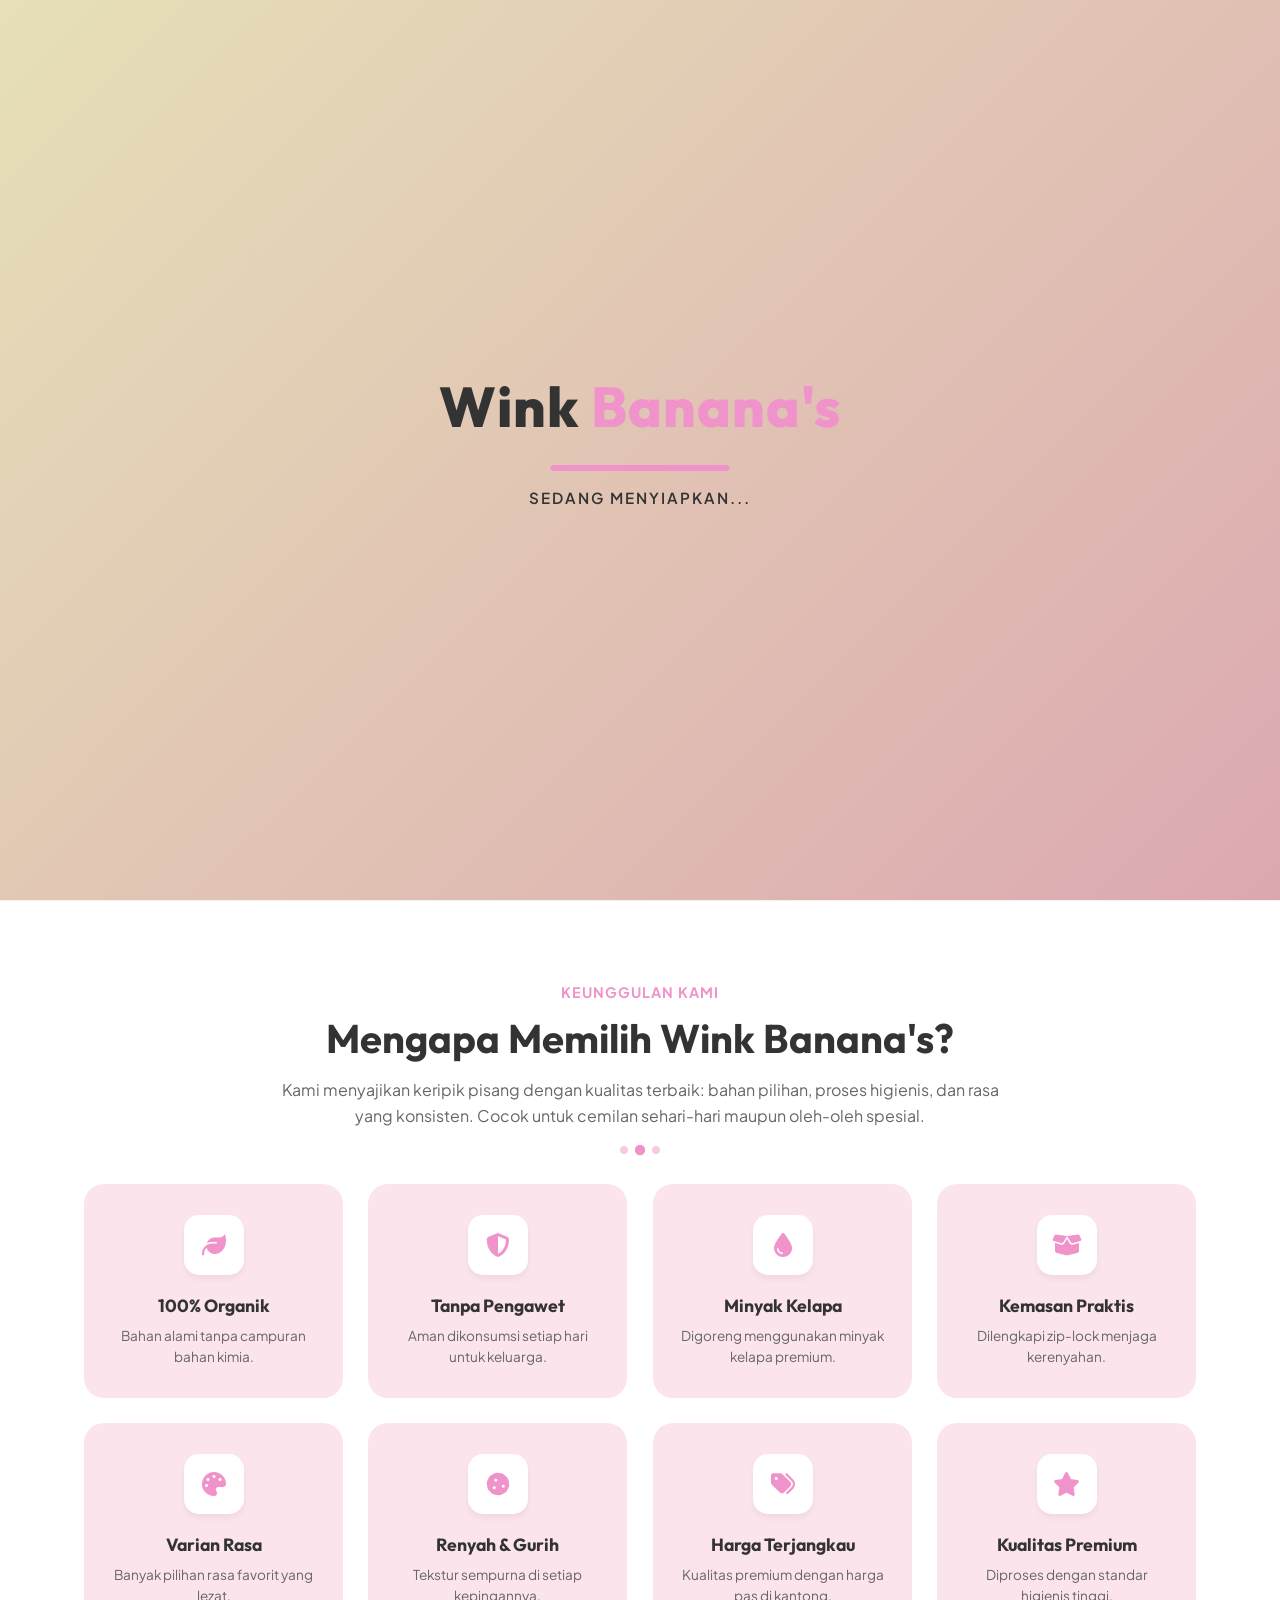
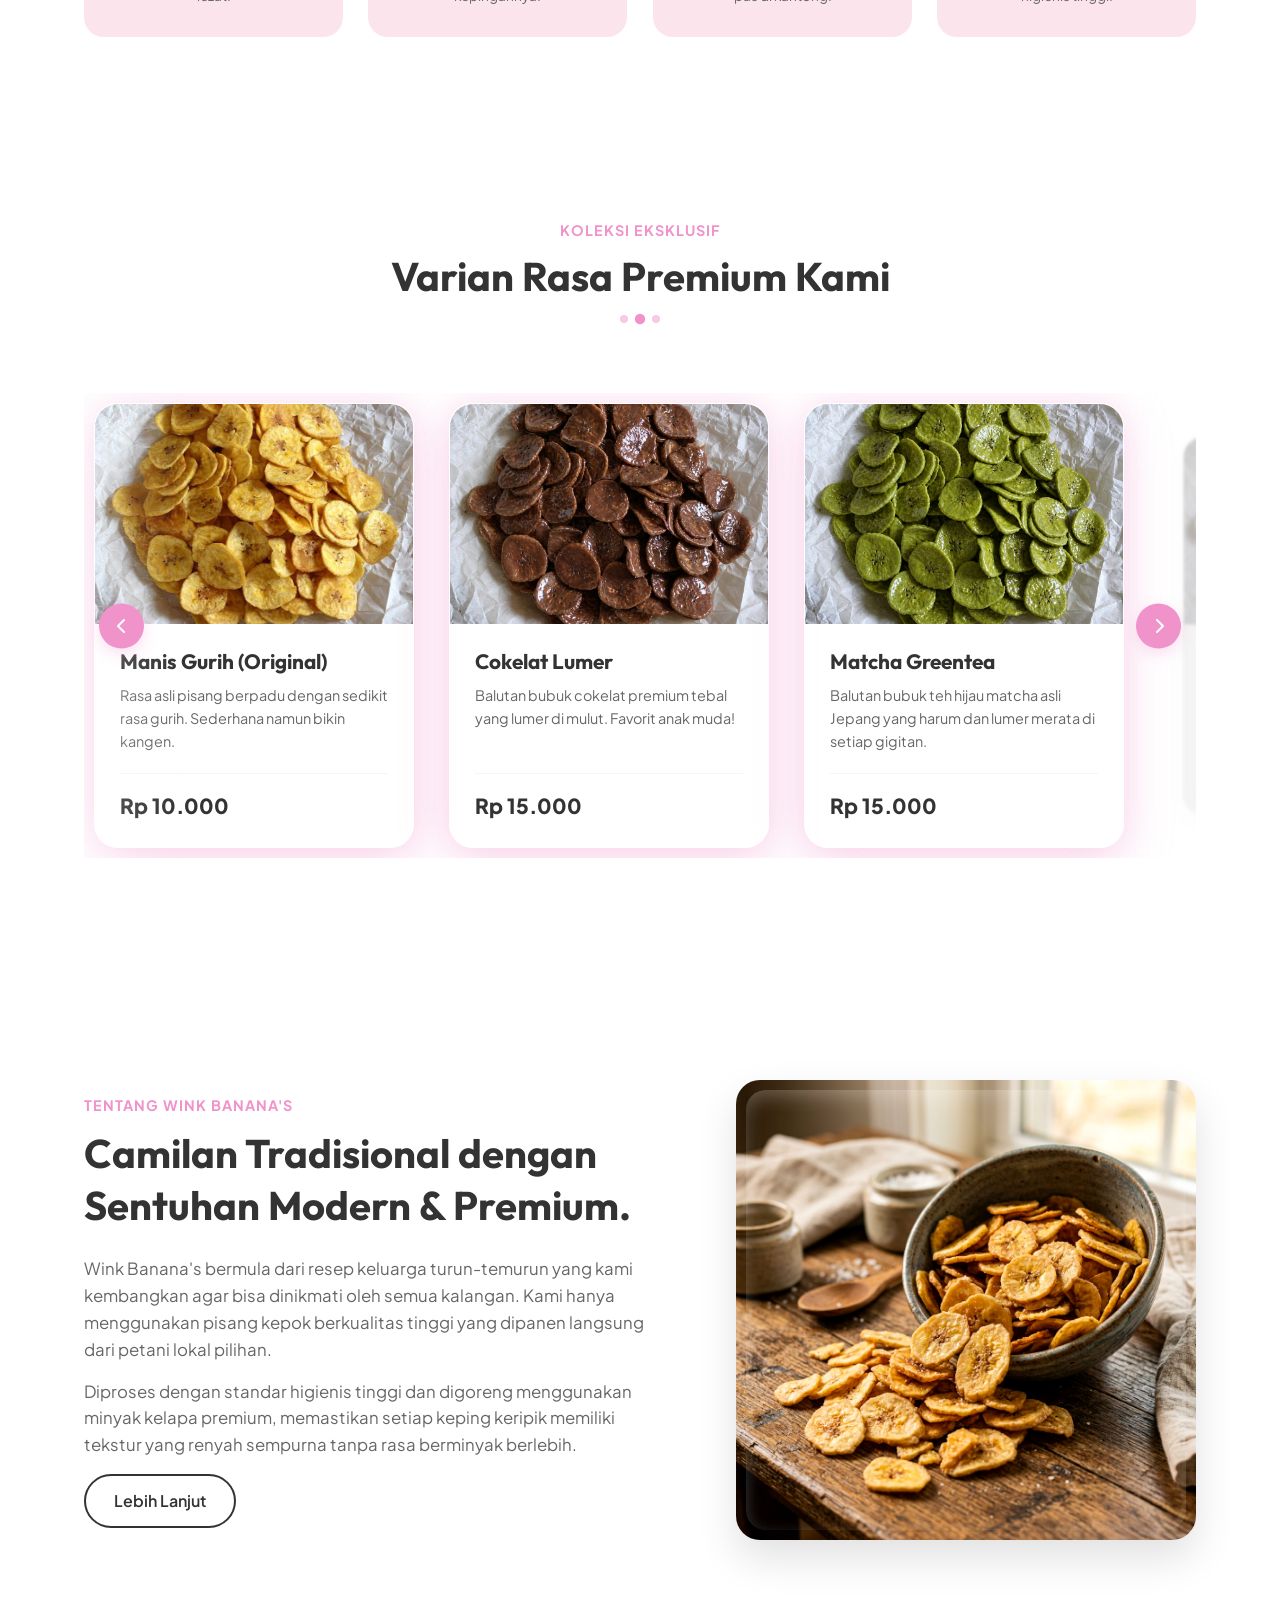
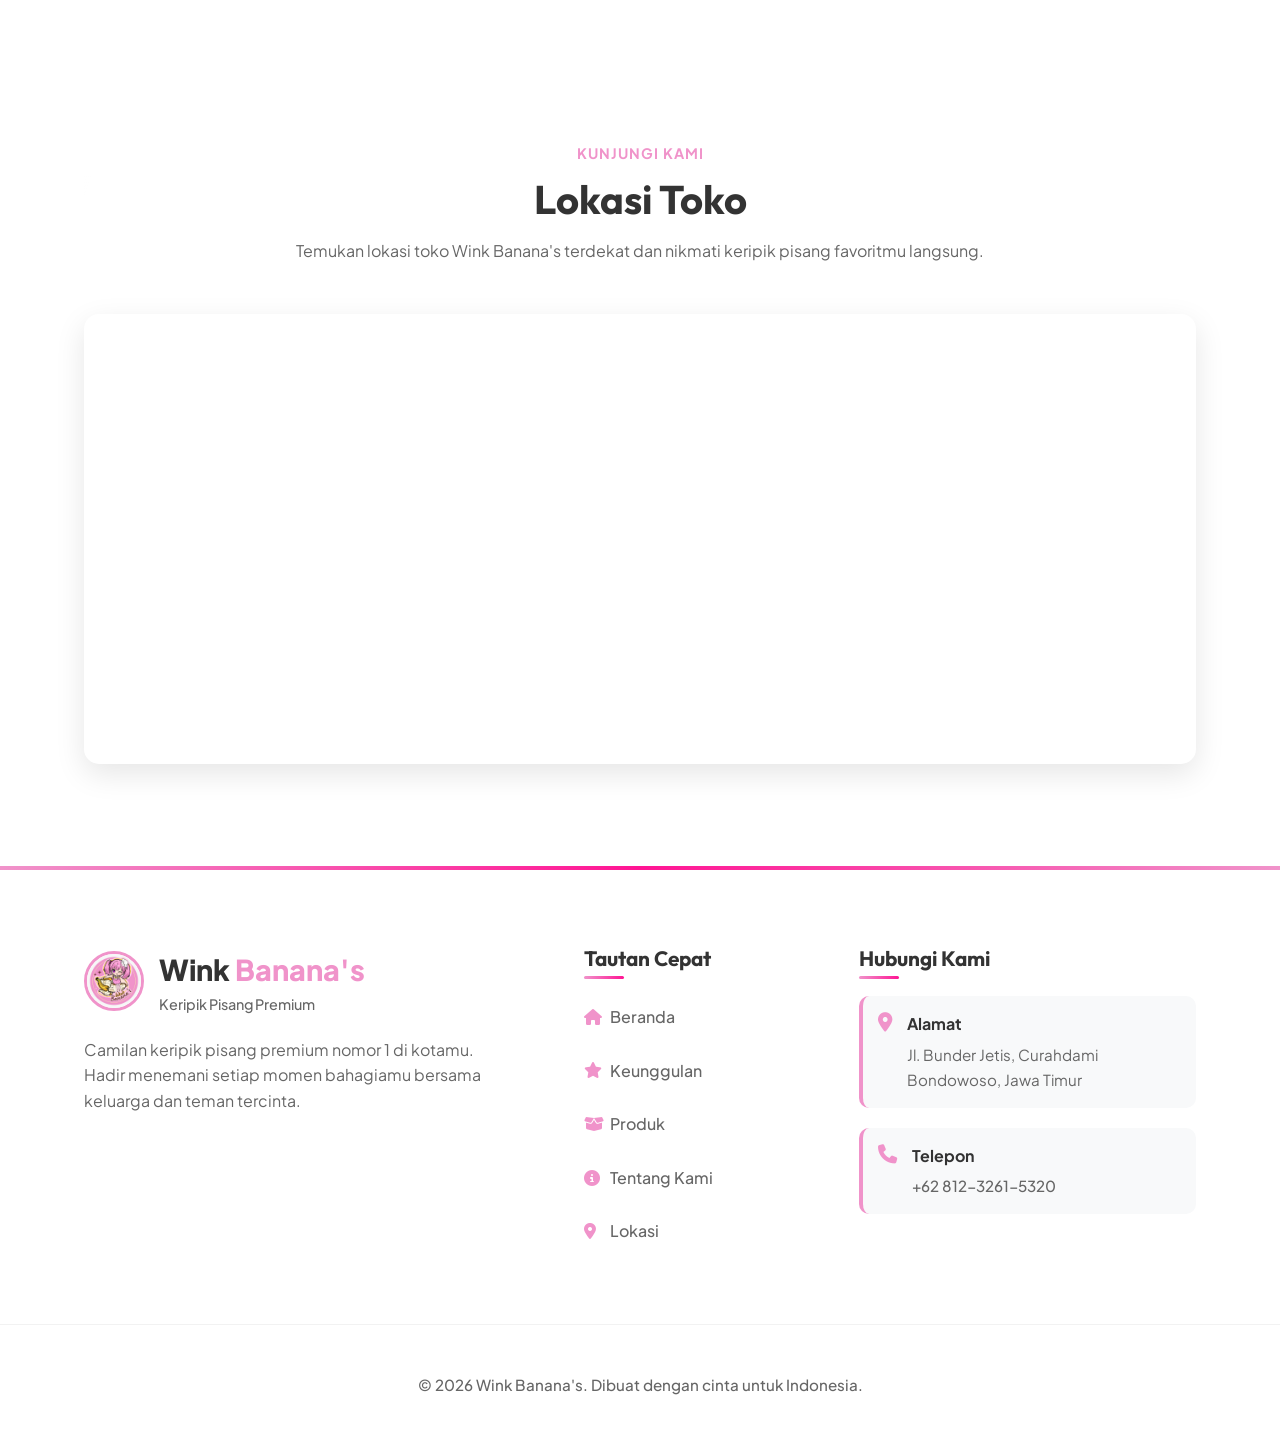
==== commit a3d5c3ba: "Wink Banana's" ====
--- a/index.html
+++ b/index.html
@@ -46,7 +46,6 @@
                         <li><a href="#lokasi">Lokasi</a></li>
                     </ul>
                 </nav>
-                <a href="pesan.html" class="btn btn-primary btn-pill">Pesan Sekarang</a>
                 <div class="menu-toggle"><i class="fas fa-bars"></i></div>
             </div>
         </header>
@@ -57,18 +56,11 @@
 
             <div class="container hero-content-clean" style="position: relative; z-index: 2;">
                 <div class="hero-text-clean reveal">
-                    <span class="hero-subtitle">Cemilan Premium Khas Nusantara</span>
                     <h1>Sensasi <span class="highlight-clean">Renyah</span><br>di Setiap Gigitan!</h1>
                     <p>Nikmati kelezatan keripik pisang asli pilihan dengan perpaduan bumbu rahasia yang bikin nagih.
                         Tersedia berbagai rasa favoritmu.</p>
                     <div class="hero-buttons-clean">
-                        <a href="pesan.html" class="btn btn-primary btn-pill pulse-btn-rame">Pesan Sekarang</a>
                         <a href="#produk" class="btn btn-outline btn-pill">Lihat Produk</a>
-                    </div>
-                    <div class="hero-social-dots">
-                        <a href="https://www.instagram.com/winkbanana.1?igsh=aXp0a2lycGF3b2pv" target="_blank" rel="noopener noreferrer" title="Instagram"><i class="fab fa-instagram"></i></a>
-                        <a href="https://wa.me/6281232615320" target="_blank" rel="noopener noreferrer" title="WhatsApp"><i class="fab fa-whatsapp"></i></a>
-                        <a href="https://www.tiktok.com/@winkbanana1?_r=1&_t=ZS-967ub9RIIES" target="_blank" rel="noopener noreferrer"><i class="fab fa-tiktok"></i></a>
                     </div>
                 </div>
                 <div class="hero-image-clean reveal">
@@ -152,7 +144,9 @@
                     <div class="dots-divider"><span></span><span></span><span></span></div>
                 </div>
                 <div class="products-marquee-wrapper" style="position: relative;">
-                    <!-- Left/right slider buttons removed per request -->
+                    <button id="btn-prev-product" class="slider-btn slider-btn-prev" aria-label="Previous product">
+                        <i class="fas fa-chevron-left"></i>
+                    </button>
                     <div class="products-grid-clean" id="products-slider">
                         <!-- Product 1 -->
                         <div class="product-item-clean">
@@ -230,6 +224,9 @@
                             </div>
                         </div>
                     </div>
+                    <button id="btn-next-product" class="slider-btn slider-btn-next" aria-label="Next product">
+                        <i class="fas fa-chevron-right"></i>
+                    </button>
                 </div>
             </div>
         </section>
@@ -290,10 +287,6 @@
                     </a>
                     <p style="font-size: 1rem; line-height: 1.6; margin-bottom: 25px;">Camilan keripik pisang premium nomor
                         1 di kotamu. Hadir menemani setiap momen bahagiamu bersama keluarga dan teman tercinta.</p>
-                    <div class="social-links">
-                        <a href="https://www.instagram.com/winkbanana.1?igsh=aXp0a2lycGF3b2pv" target="_blank" rel="noopener noreferrer" title="Instagram"><i class="fab fa-instagram"></i></a>
-                        <a href="https://www.tiktok.com/@winkbanana1?_r=1&_t=ZS-967ub9RIIES" title="TikTok" target="_blank" rel="noopener noreferrer"><i class="fab fa-tiktok"></i></a>
-                    </div>
                 </div>
 
                 <div class="footer-links">
@@ -352,17 +345,6 @@
                                 style="color: var(--text-muted); font-size: 0.95rem; text-decoration: none; font-weight: 500;">+62 812-3261-5320</a>
                         </div>
                     </div>
-
-                    <div class="contact-item"
-                        style="display: flex; align-items: flex-start; gap: 15px; padding: 15px; background: linear-gradient(135deg, var(--primary-color), var(--accent-color)); border-radius: 10px; color: white;">
-                        <i class="fab fa-whatsapp" style="font-size: 1.2rem; margin-top: 2px;"></i>
-                        <div>
-                            <strong style="display: block; margin-bottom: 5px;">Pesan WhatsApp</strong>
-                            <a href="https://wa.me/6281232615320"
-                                style="color: white; font-size: 0.95rem; text-decoration: none; font-weight: 500;"
-                                target="_blank">Chat Sekarang →</a>
-                        </div>
-                    </div>
                 </div>
             </div>
 
@@ -373,6 +355,11 @@
             </div>
         </footer>
 
+        <!-- WhatsApp Floating Button -->
+        <a href="https://wa.me/6281232615320" class="whatsapp-btn" target="_blank" rel="noopener noreferrer" title="Chat WhatsApp">
+            <i class="fab fa-whatsapp"></i>
+        </a>
+
         <!-- Scripts -->
         <script src="script.js"></script>
     </body>
--- a/style.css
+++ b/style.css
@@ -70,6 +70,123 @@
     padding: 0 20px;
 }
 
+/* TikTok Floating Button */
+.tiktok-btn {
+    position: fixed;
+    bottom: 170px;
+    right: 30px;
+    width: 60px;
+    height: 60px;
+    background: linear-gradient(135deg, #000000, #25f4ee, #ff0050);
+    color: white;
+    border-radius: 50%;
+    display: flex;
+    align-items: center;
+    justify-content: center;
+    font-size: 32px;
+    box-shadow: 0 8px 24px rgba(0, 0, 0, 0.35);
+    transition: all 0.3s ease;
+    z-index: 999;
+    text-decoration: none;
+}
+
+.tiktok-btn:hover {
+    transform: scale(1.1) translateY(-5px);
+    box-shadow: 0 12px 32px rgba(0, 0, 0, 0.45);
+    background: linear-gradient(135deg, #1a1a1a, #25f4ee, #ff0050);
+}
+
+.tiktok-btn:active {
+    transform: scale(0.95);
+}
+
+/* Instagram Floating Button */
+.instagram-btn {
+    position: fixed;
+    bottom: 100px;
+    right: 30px;
+    width: 60px;
+    height: 60px;
+    background: linear-gradient(45deg, #f09433, #e6683c, #dc2743, #cc2366, #bc1888);
+    color: white;
+    border-radius: 50%;
+    display: flex;
+    align-items: center;
+    justify-content: center;
+    font-size: 32px;
+    box-shadow: 0 8px 24px rgba(224, 36, 94, 0.35);
+    transition: all 0.3s ease;
+    z-index: 999;
+    text-decoration: none;
+}
+
+.instagram-btn:hover {
+    transform: scale(1.1) translateY(-5px);
+    box-shadow: 0 12px 32px rgba(224, 36, 94, 0.45);
+    background: linear-gradient(45deg, #f09433, #d6399f);
+}
+
+.instagram-btn:active {
+    transform: scale(0.95);
+}
+
+/* WhatsApp Floating Button */
+.whatsapp-btn {
+    position: fixed;
+    bottom: 30px;
+    right: 30px;
+    width: 60px;
+    height: 60px;
+    background: linear-gradient(135deg, #25d366, #128c7e);
+    color: white;
+    border-radius: 50%;
+    display: flex;
+    align-items: center;
+    justify-content: center;
+    font-size: 32px;
+    box-shadow: 0 8px 24px rgba(37, 211, 102, 0.35);
+    transition: all 0.3s ease;
+    z-index: 999;
+    text-decoration: none;
+}
+
+.whatsapp-btn:hover {
+    transform: scale(1.1) translateY(-5px);
+    box-shadow: 0 12px 32px rgba(37, 211, 102, 0.45);
+    background: linear-gradient(135deg, #20ba61, #0f7866);
+}
+
+.whatsapp-btn:active {
+    transform: scale(0.95);
+}
+
+/* Responsive: Adjust position on mobile */
+@media (max-width: 768px) {
+    .tiktok-btn {
+        bottom: 155px;
+        right: 20px;
+        width: 55px;
+        height: 55px;
+        font-size: 28px;
+    }
+
+    .instagram-btn {
+        bottom: 85px;
+        right: 20px;
+        width: 55px;
+        height: 55px;
+        font-size: 28px;
+    }
+
+    .whatsapp-btn {
+        bottom: 20px;
+        right: 20px;
+        width: 55px;
+        height: 55px;
+        font-size: 28px;
+    }
+}
+
 /* Typography */
 h1,
 h2,
@@ -312,6 +429,168 @@
 
 @keyframes shimmer { from { left: -40%; } to { left: 140%; } }
 
+/* Carousel Scroll Animation - Directional */
+@keyframes cardSlideInRight {
+    from {
+        opacity: 0;
+        transform: translateX(80px) rotateY(45deg) scale(0.7);
+    }
+    to {
+        opacity: 1;
+        transform: translateX(0) rotateY(0) scale(1);
+    }
+}
+
+@keyframes cardSlideOutLeft {
+    from {
+        opacity: 1;
+        transform: translateX(0) rotateY(0) scale(1);
+    }
+    to {
+        opacity: 0;
+        transform: translateX(-80px) rotateY(-45deg) scale(0.7);
+    }
+}
+
+@keyframes cardSlideInLeft {
+    from {
+        opacity: 0;
+        transform: translateX(-80px) rotateY(-45deg) scale(0.7);
+    }
+    to {
+        opacity: 1;
+        transform: translateX(0) rotateY(0) scale(1);
+    }
+}
+
+@keyframes cardSlideOutRight {
+    from {
+        opacity: 1;
+        transform: translateX(0) rotateY(0) scale(1);
+    }
+    to {
+        opacity: 0;
+        transform: translateX(80px) rotateY(45deg) scale(0.7);
+    }
+}
+
+@keyframes cardScaleDown {
+    from {
+        opacity: 1;
+        transform: scale(1);
+        filter: blur(0px) brightness(1);
+    }
+    to {
+        opacity: 0.5;
+        transform: scale(0.85);
+        filter: blur(2px) brightness(0.8);
+    }
+}
+
+@keyframes cardScaleUp {
+    from {
+        opacity: 0.5;
+        transform: scale(0.85);
+        filter: blur(2px) brightness(0.8);
+    }
+    to {
+        opacity: 1;
+        transform: scale(1);
+        filter: blur(0px) brightness(1);
+    }
+}
+
+/* Right scroll animations */
+.product-item-clean.fade-in-right {
+    animation: cardSlideInRight 0.6s cubic-bezier(0.34, 1.56, 0.64, 1) forwards;
+}
+
+.product-item-clean.fade-out-left {
+    animation: cardSlideOutLeft 0.6s cubic-bezier(0.34, 1.56, 0.64, 1) forwards;
+}
+
+/* Left scroll animations */
+.product-item-clean.fade-in-left {
+    animation: cardSlideInLeft 0.6s cubic-bezier(0.34, 1.56, 0.64, 1) forwards;
+}
+
+.product-item-clean.fade-out-right {
+    animation: cardSlideOutRight 0.6s cubic-bezier(0.34, 1.56, 0.64, 1) forwards;
+}
+
+.product-item-clean.scale-down {
+    animation: cardScaleDown 0.4s ease-out forwards;
+}
+
+.product-item-clean.scale-up {
+    animation: cardScaleUp 0.4s ease-out forwards;
+}
+
+/* Glow effect untuk active cards */
+.product-item-clean.active {
+    box-shadow: 0 15px 50px rgba(240, 147, 202, 0.3), 
+                0 0 30px rgba(240, 147, 202, 0.2);
+}
+
+/* Product Item Animations */
+@keyframes slideInUp {
+    from {
+        opacity: 0;
+        transform: translateY(30px);
+    }
+    to {
+        opacity: 1;
+        transform: translateY(0);
+    }
+}
+
+@keyframes productImageZoom {
+    from {
+        opacity: 0.8;
+        transform: scale(1);
+    }
+    to {
+        opacity: 1;
+        transform: scale(1.05);
+    }
+}
+
+@keyframes productCardGlow {
+    0%, 100% {
+        box-shadow: 0 10px 30px rgba(0,0,0,0.05);
+    }
+    50% {
+        box-shadow: 0 15px 45px rgba(240, 147, 202, 0.15);
+    }
+}
+
+@keyframes sliderBtnPulse {
+    0% {
+        transform: translateY(-50%) scale(1);
+        box-shadow: 0 5px 15px rgba(240, 147, 202, 0.3);
+    }
+    50% {
+        transform: translateY(-50%) scale(1.15);
+        box-shadow: 0 8px 25px rgba(240, 147, 202, 0.5);
+    }
+    100% {
+        transform: translateY(-50%) scale(1);
+        box-shadow: 0 5px 15px rgba(240, 147, 202, 0.3);
+    }
+}
+
+@keyframes sliderBtnRipple {
+    0% {
+        box-shadow: 0 0 0 0 rgba(240, 147, 202, 0.7);
+    }
+    70% {
+        box-shadow: 0 0 0 15px rgba(240, 147, 202, 0);
+    }
+    100% {
+        box-shadow: 0 0 0 0 rgba(240, 147, 202, 0);
+    }
+}
+
 .hero-content {
     display: flex;
     align-items: center;
@@ -1024,7 +1303,7 @@
     top: 0;
     left: 0;
     width: 100%;
-    height: 100%;
+    height: 100vh;
     background-color: var(--bg-main);
     z-index: 9999;
     display: flex;
@@ -1504,14 +1783,14 @@
     position: absolute;
     top: 50%;
     transform: translateY(-50%);
-    width: 50px;
-    height: 50px;
-    background: white;
-    color: var(--primary-color);
+    width: 45px;
+    height: 45px;
+    background: var(--primary-color);
+    color: white;
     border: none;
     border-radius: 50%;
-    box-shadow: 0 5px 15px rgba(0,0,0,0.1);
-    font-size: 1.2rem;
+    box-shadow: 0 5px 15px rgba(240, 147, 202, 0.3);
+    font-size: 1rem;
     cursor: pointer;
     z-index: 10;
     transition: all 0.3s ease;
@@ -1520,15 +1799,24 @@
     justify-content: center;
 }
 .slider-btn:hover {
-    background: var(--primary-color);
-    color: white;
-}
-.prev-btn { left: -20px; }
-.next-btn { right: -20px; }
+    background: var(--primary-hover);
+    transform: translateY(-50%) scale(1.1);
+    box-shadow: 0 8px 20px rgba(240, 147, 202, 0.4);
+}
+.slider-btn:active {
+    animation: sliderBtnPulse 0.5s ease-out, sliderBtnRipple 0.6s ease-out;
+}
+.slider-btn-prev { left: 15px; }
+.slider-btn-next { right: 15px; }
 
 @media (max-width: 768px) {
-    .prev-btn { left: 0px; }
-    .next-btn { right: 0px; }
+    .slider-btn-prev { left: 10px; }
+    .slider-btn-next { right: 10px; }
+    .slider-btn {
+        width: 40px;
+        height: 40px;
+        font-size: 0.9rem;
+    }
 }
 
 .product-item-clean { 
@@ -1537,20 +1825,88 @@
     background-color: rgba(255, 255, 255, 0.45); 
     backdrop-filter: blur(15px);
     -webkit-backdrop-filter: blur(15px);
-    border-radius: 24px; overflow: hidden; 
-    box-shadow: 0 10px 30px rgba(0,0,0,0.05); border: 1px solid rgba(255,255,255,0.3); 
-    transition: var(--transition); display: flex; flex-direction: column; 
-}
-.product-item-clean:hover { transform: translateY(-8px); box-shadow: 0 15px 40px rgba(0,0,0,0.1); }
+    border-radius: 24px; 
+    overflow: hidden; 
+    box-shadow: 0 10px 30px rgba(0,0,0,0.05); 
+    border: 1px solid rgba(255,255,255,0.3); 
+    transition: all 0.4s cubic-bezier(0.25, 0.8, 0.25, 1);
+    display: flex; 
+    flex-direction: column;
+    animation: slideInUp 0.6s cubic-bezier(0.25, 0.8, 0.25, 1) both;
+}
+
+.product-item-clean:nth-child(1) { animation-delay: 0.1s; }
+.product-item-clean:nth-child(2) { animation-delay: 0.2s; }
+.product-item-clean:nth-child(3) { animation-delay: 0.3s; }
+.product-item-clean:nth-child(4) { animation-delay: 0.4s; }
+.product-item-clean:nth-child(5) { animation-delay: 0.5s; }
+
+.product-item-clean:hover { 
+    transform: translateY(-12px) scale(1.02);
+    box-shadow: 0 20px 50px rgba(240, 147, 202, 0.25);
+}
 .product-img { 
-    height: 220px; display: flex; align-items: center; justify-content: center; 
-    font-size: 1.5rem; font-weight: 700; color: white; 
-}
-.product-content { padding: 25px; display: flex; flex-direction: column; flex-grow: 1; }
-.product-content h3 { font-size: 1.3rem; margin-bottom: 10px; color: var(--text-dark); }
-.product-content p { font-size: 0.9rem; color: var(--text-muted); margin-bottom: 20px; flex-grow: 1; }
+    height: 220px; 
+    display: flex; 
+    align-items: center; 
+    justify-content: center; 
+    font-size: 1.5rem; 
+    font-weight: 700; 
+    color: white;
+    overflow: hidden;
+    position: relative;
+}
+
+.product-img img {
+    transition: transform 0.5s cubic-bezier(0.25, 0.8, 0.25, 1);
+}
+
+.product-item-clean:hover .product-img img {
+    transform: scale(1.08) rotate(2deg);
+}
+.product-content { 
+    padding: 25px; 
+    display: flex; 
+    flex-direction: column; 
+    flex-grow: 1;
+}
+
+.product-content h3 { 
+    font-size: 1.3rem; 
+    margin-bottom: 10px; 
+    color: var(--text-dark);
+    transition: color 0.3s ease;
+}
+
+.product-item-clean:hover .product-content h3 {
+    color: var(--primary-color);
+}
+
+.product-content p { 
+    font-size: 0.9rem; 
+    color: var(--text-muted); 
+    margin-bottom: 20px; 
+    flex-grow: 1;
+    transition: color 0.3s ease;
+}
+
+.product-item-clean:hover .product-content p {
+    color: var(--text-dark);
+}
 .product-footer { display: flex; justify-content: space-between; align-items: center; margin-top: auto; border-top: 1px solid #f5f5f5; padding-top: 15px; }
-.price-clean { font-size: 1.3rem; font-weight: 800; color: var(--text-dark); }
+.price-clean { 
+    font-size: 1.3rem; 
+    font-weight: 800; 
+    color: var(--text-dark);
+    transition: all 0.3s ease;
+    position: relative;
+}
+
+.product-item-clean:hover .price-clean {
+    color: var(--primary-color);
+    text-shadow: 0 0 8px rgba(240, 147, 202, 0.5);
+    transform: scale(1.05);
+}
 .product-actions { display: flex; gap: 10px; }
 .action-btn { 
     width: 40px; height: 40px; border-radius: 12px; border: 1px solid #e0e0e0; 
@@ -1980,7 +2336,7 @@
 }
 
 #preloader.premium-loader .loader-text {
-    font-size: 3.5rem;
+    font-size: clamp(1.4rem, 6vw, 3.5rem);
     font-family: 'Outfit', sans-serif;
     font-weight: 800;
     color: var(--secondary-color);
@@ -1995,7 +2351,7 @@
 }
 
 #preloader.premium-loader .loader-bar-container {
-    width: 250px;
+    width: clamp(160px, 45%, 250px);
     height: 6px;
     background: rgba(255, 255, 255, 0.4);
     border-radius: 10px;
@@ -2032,4 +2388,30 @@
 @keyframes pulse-subtitle-premium {
     0% { opacity: 0.5; }
     100% { opacity: 1; }
+}
+
+/* Responsive tweaks for small screens */
+@media (max-width: 600px) {
+    #preloader.premium-loader .loader-content {
+        height: 100vh;
+        padding: 20px;
+        box-sizing: border-box;
+    }
+
+    #preloader.premium-loader .loader-text {
+        margin-bottom: 12px;
+        text-align: center;
+    }
+
+    #preloader.premium-loader .loader-bar-container {
+        width: 80%;
+        max-width: 320px;
+        height: 5px;
+    }
+
+    #preloader.premium-loader .loader-subtitle {
+        font-size: 0.85rem;
+        letter-spacing: 1px;
+        text-align: center;
+    }
 }
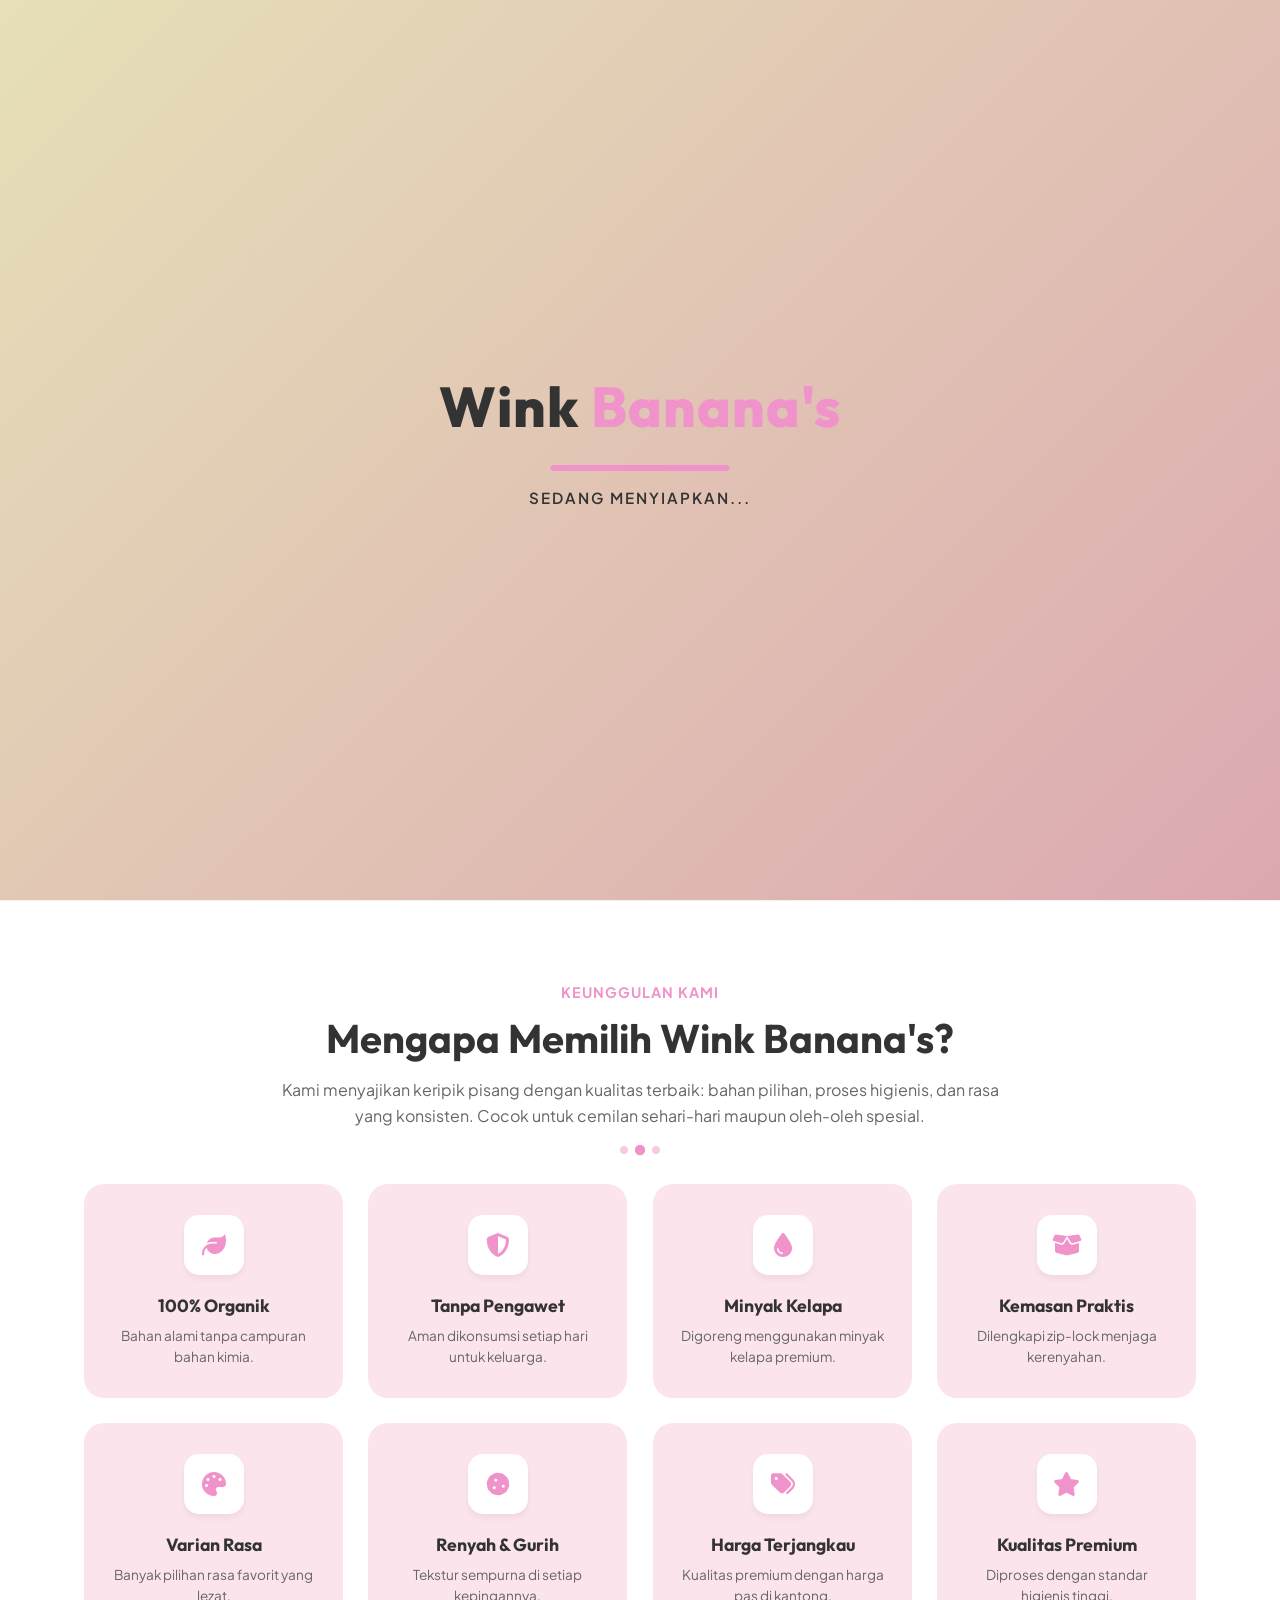
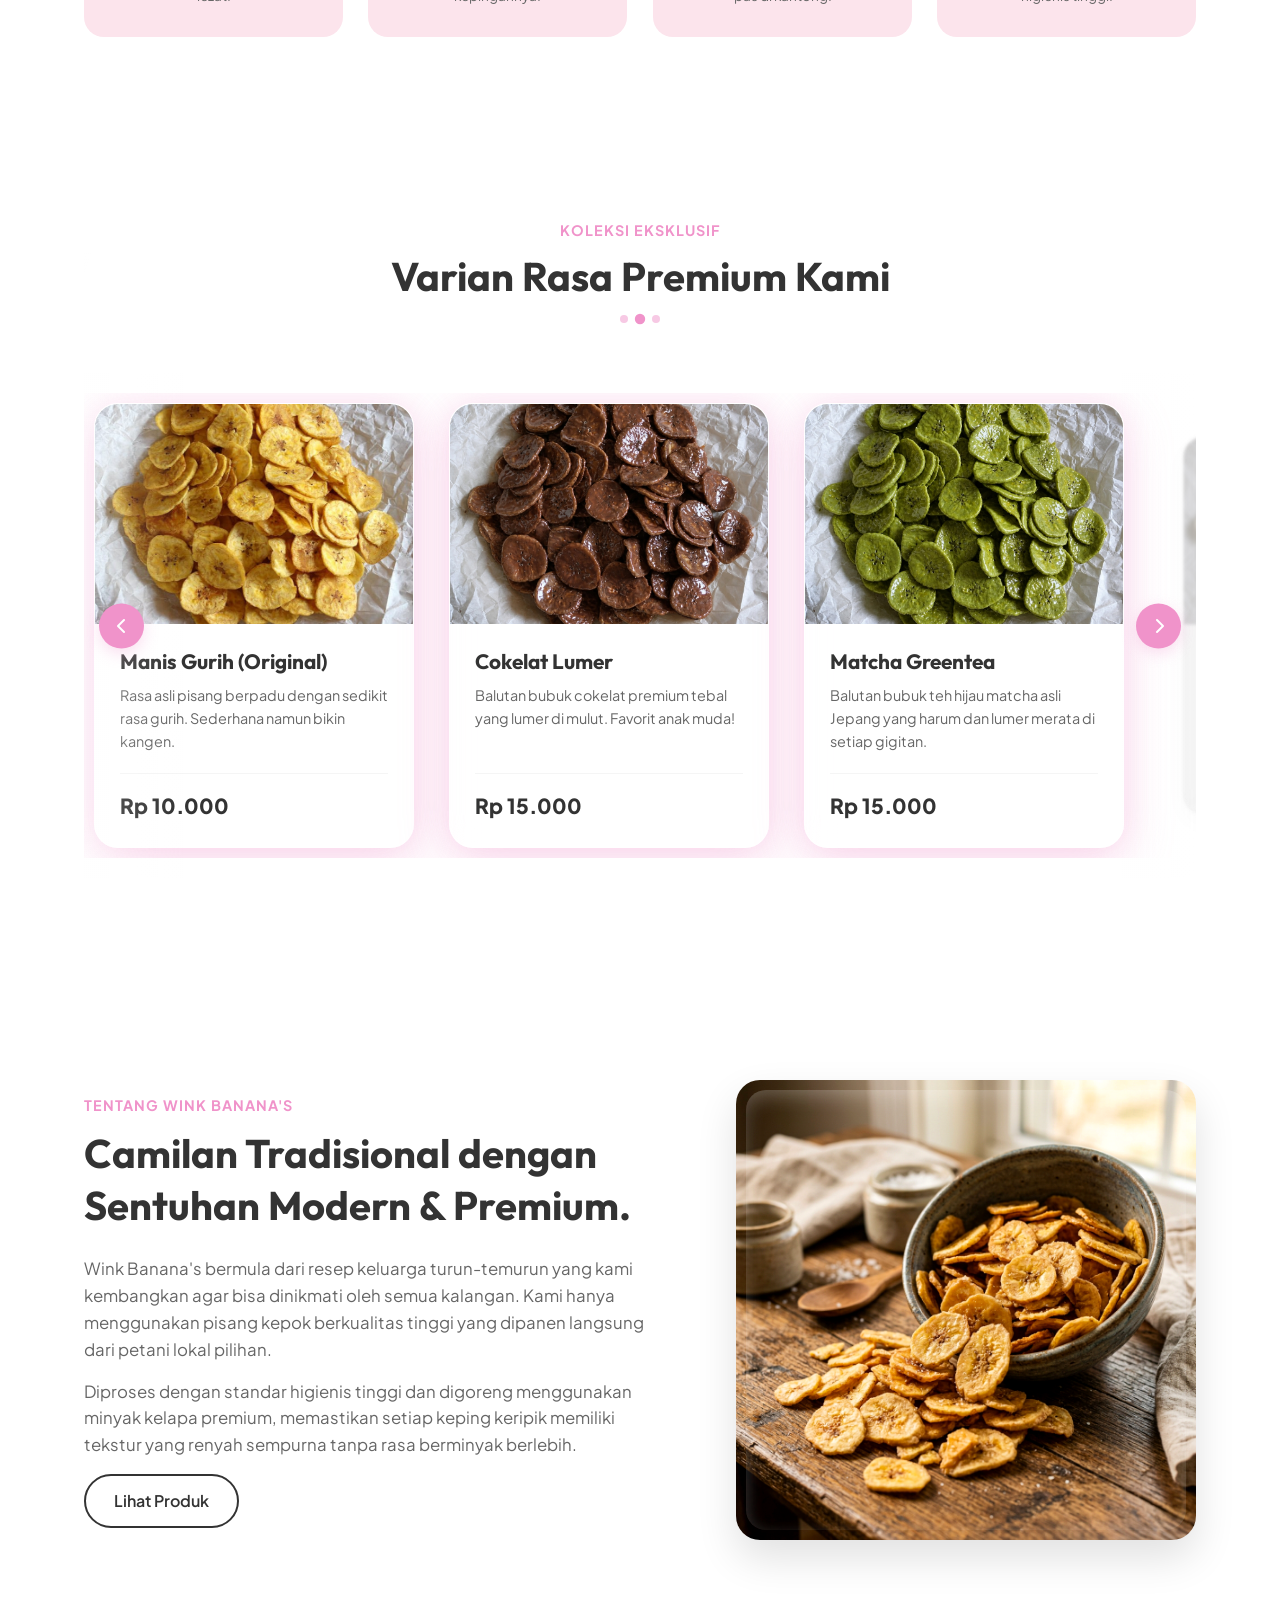
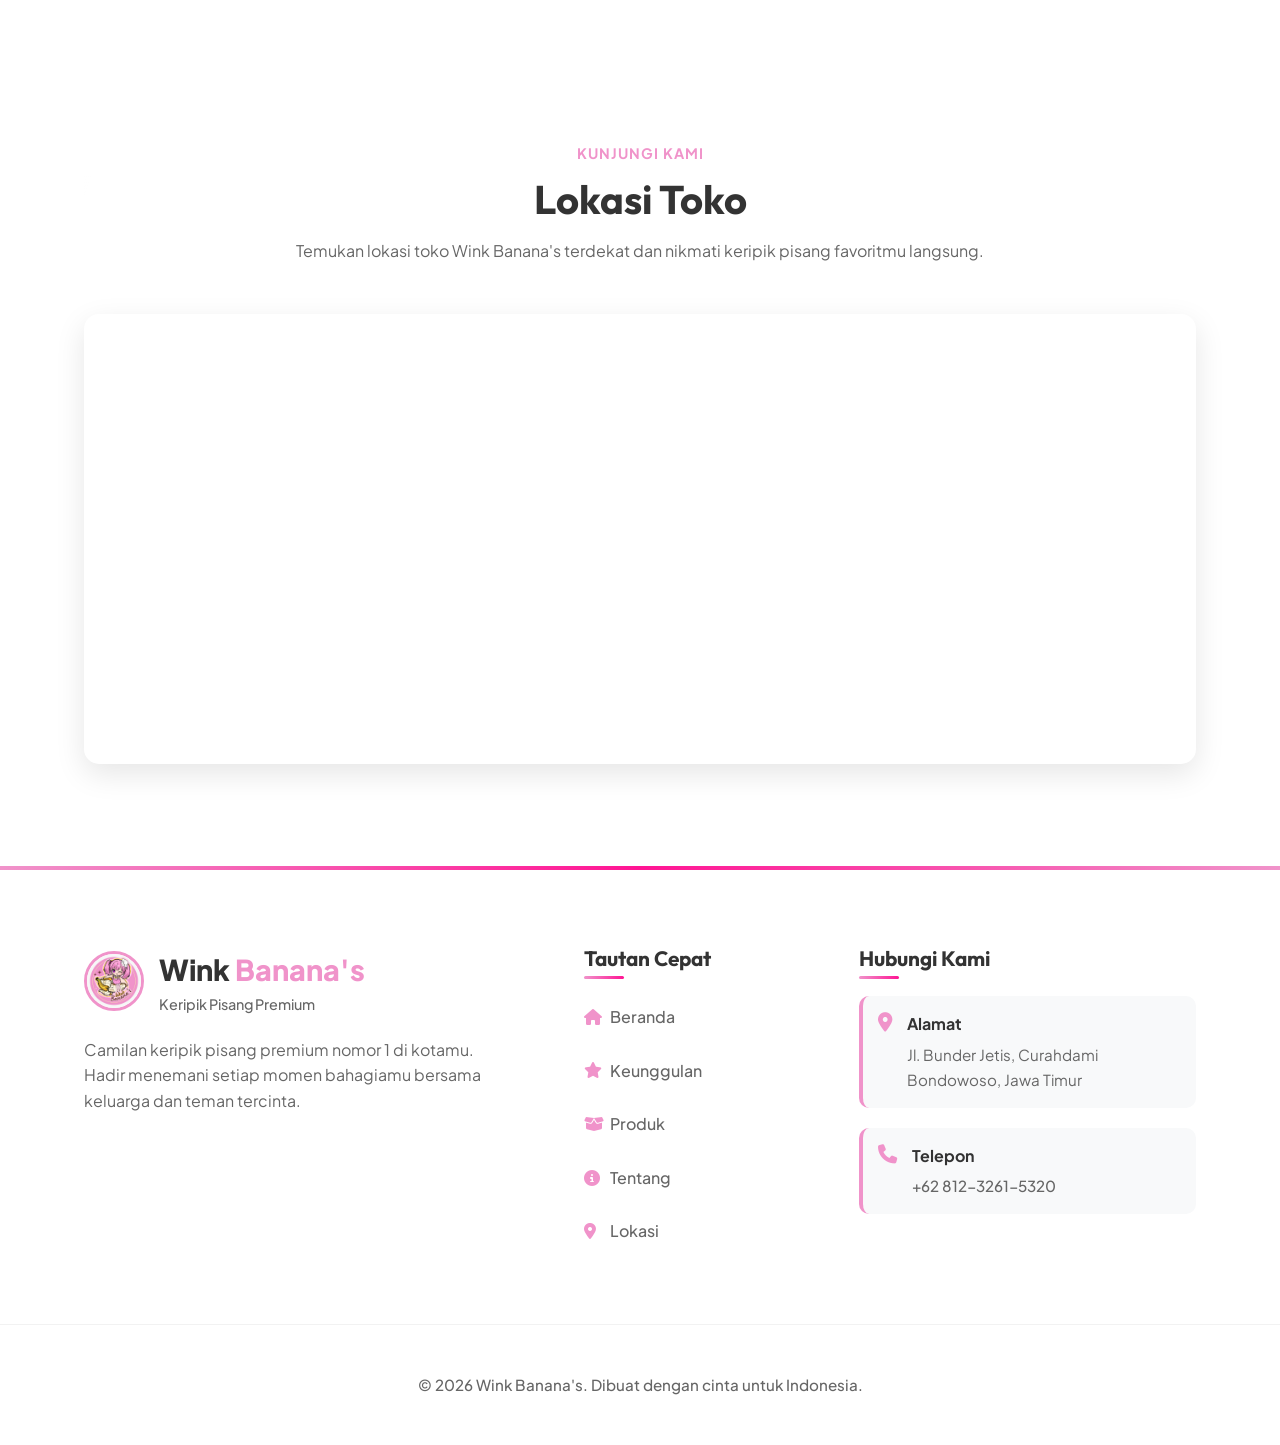
==== commit a4b17790: "Wink Banana's" ====
--- a/index.html
+++ b/index.html
@@ -1,367 +1,399 @@
-    <!DOCTYPE html>
-    <html lang="id">
-
-    <head>
-        <meta charset="UTF-8">
-        <meta name="viewport" content="width=device-width, initial-scale=1.0">
-        <title>Wink Banana's - Keripik Pisang Premium</title>
-        <meta name="description"
-            content="Keripik pisang renyah, gurih, dan lezat dengan berbagai varian rasa. Camilan sempurna untuk segala suasana.">
-        <link rel="stylesheet" href="style.css">
-        <link rel="preconnect" href="https://fonts.googleapis.com">
-        <link rel="preconnect" href="https://fonts.gstatic.com" crossorigin>
-        <link
-            href="https://fonts.googleapis.com/css2?family=Outfit:wght@300;400;600;700;800&family=Plus+Jakarta+Sans:wght@400;500;600;700&display=swap"
-            rel="stylesheet">
-        <link rel="stylesheet" href="https://cdnjs.cloudflare.com/ajax/libs/font-awesome/6.4.0/css/all.min.css">
-    </head>
-
-    <body>
-        <!-- Preloader -->
-        <div id="preloader" class="premium-loader">
-            <div class="loader-content">
-                <h1 class="loader-text">Wink <span style="color: var(--primary-color);">Banana's</span></h1>
-                <div class="loader-bar-container">
-                    <div class="loader-bar"></div>
-                </div>
-                <p class="loader-subtitle">Sedang Menyiapkan...</p>
-            </div>
-        </div>
-
-        <!-- Header / Navbar -->
-        <header class="header">
-            <div class="container navbar">
-                <a href="#" class="logo" style="display: flex; align-items: center;">
+<!DOCTYPE html>
+<html lang="id">
+
+<head>
+    <meta charset="UTF-8">
+    <meta name="viewport" content="width=device-width, initial-scale=1.0">
+    <title>Wink Banana's - Keripik Pisang Premium</title>
+    <meta name="description"
+        content="Keripik pisang renyah, gurih, dan lezat dengan berbagai varian rasa. Camilan sempurna untuk segala suasana.">
+    <link rel="stylesheet" href="style.css">
+    <link rel="preconnect" href="https://fonts.googleapis.com">
+    <link rel="preconnect" href="https://fonts.gstatic.com" crossorigin>
+    <link
+        href="https://fonts.googleapis.com/css2?family=Outfit:wght@300;400;600;700;800&family=Plus+Jakarta+Sans:wght@400;500;600;700&display=swap"
+        rel="stylesheet">
+    <link rel="stylesheet" href="https://cdnjs.cloudflare.com/ajax/libs/font-awesome/6.4.0/css/all.min.css">
+</head>
+
+<body>
+    <!-- Preloader -->
+    <div id="preloader" class="premium-loader">
+        <div class="loader-content">
+            <h1 class="loader-text">Wink <span style="color: var(--primary-color);">Banana's</span></h1>
+            <div class="loader-bar-container">
+                <div class="loader-bar"></div>
+            </div>
+            <p class="loader-subtitle" data-i18n="loader-subtitle">Sedang Menyiapkan...</p>
+        </div>
+    </div>
+
+    <!-- Header / Navbar -->
+    <header class="header">
+        <div class="container navbar">
+            <a href="#" class="logo" style="display: flex; align-items: center;">
+                <img src="assets/images/logo.jpg" alt="Wink Banana's Logo"
+                    style="height: 50px; width: 50px; border-radius: 50%; object-fit: cover; margin-right: 10px;">
+                <span style="font-size: 1.2rem; font-weight: 700; color: var(--text-dark);">Wink<span
+                        style="color: var(--primary-color);"> Banana's</span></span>
+            </a>
+            <nav class="nav-links">
+                <ul>
+                    <li><a href="#beranda" data-i18n="nav-beranda">Beranda</a></li>
+                    <li><a href="#keunggulan" data-i18n="nav-keunggulan">Keunggulan</a></li>
+                    <li><a href="#produk" data-i18n="nav-produk">Produk</a></li>
+                    <li><a href="#tentang" data-i18n="nav-tentang">Tentang</a></li>
+                    <li><a href="#lokasi" data-i18n="nav-lokasi">Lokasi</a></li>
+                </ul>
+            </nav>
+            <div class="nav-actions">
+                <div class="lang-switcher">
+                    <button class="lang-btn active" data-lang="id">ID</button>
+                    <button class="lang-btn" data-lang="en">EN</button>
+                </div>
+                <div class="menu-toggle"><i class="fas fa-bars"></i></div>
+            </div>
+        </div>
+    </header>
+
+    <!-- Hero Section -->
+    <section id="beranda" class="hero-clean" style="position: relative; overflow: hidden;">
+        <!-- Floating decorative emojis removed -->
+
+        <div class="container hero-content-clean" style="position: relative; z-index: 2;">
+            <div class="hero-text-clean reveal">
+                <h1 data-i18n="hero-title">Sensasi <span class="highlight-clean">Renyah</span><br>di Setiap Gigitan!
+                </h1>
+                <p data-i18n="hero-desc">Nikmati kelezatan keripik pisang asli pilihan dengan perpaduan bumbu rahasia
+                    yang bikin nagih.
+                    Tersedia berbagai rasa favoritmu.</p>
+                <div class="hero-buttons-clean">
+                    <a href="#produk" class="btn btn-outline btn-pill" data-i18n="hero-btn">Lihat Produk</a>
+                </div>
+            </div>
+            <div class="hero-image-clean reveal">
+                <div class="image-circle-container">
+                    <img src="assets/images/hero.png" alt="Keripik Pisang Gurih">
+                </div>
+            </div>
+        </div>
+    </section>
+
+    <!-- Features Section (8 Cards Grid) -->
+    <section id="keunggulan" class="features-clean section-bg-white">
+        <div class="container">
+            <div class="section-header-clean reveal" style="text-align: center; margin-bottom: 30px;">
+                <span class="subtitle-clean" data-i18n="features-subtitle">Keunggulan Kami</span>
+                <h2 data-i18n="features-title">Mengapa Memilih Wink Banana's?</h2>
+                <p style="color: var(--text-muted); max-width: 720px; margin: 10px auto 0;" data-i18n="features-desc">
+                    Kami menyajikan keripik
+                    pisang dengan kualitas terbaik: bahan pilihan, proses higienis, dan rasa yang konsisten. Cocok untuk
+                    cemilan sehari-hari maupun oleh-oleh spesial.</p>
+                <div class="dots-divider" style="margin-top: 18px;"><span></span><span></span><span></span></div>
+            </div>
+            <div class="features-grid">
+                <!-- Feature 1 -->
+                <div class="feature-card-clean reveal">
+                    <div class="icon-wrapper"><i class="fas fa-leaf"></i></div>
+                    <h3 data-i18n="feature-1-title">100% Organik</h3>
+                    <p data-i18n="feature-1-desc">Bahan alami tanpa campuran bahan kimia.</p>
+                </div>
+                <!-- Feature 2 -->
+                <div class="feature-card-clean reveal">
+                    <div class="icon-wrapper"><i class="fas fa-shield-alt"></i></div>
+                    <h3 data-i18n="feature-2-title">Tanpa Pengawet</h3>
+                    <p data-i18n="feature-2-desc">Aman dikonsumsi setiap hari untuk keluarga.</p>
+                </div>
+                <!-- Feature 3 -->
+                <div class="feature-card-clean reveal">
+                    <div class="icon-wrapper"><i class="fas fa-tint"></i></div>
+                    <h3 data-i18n="feature-3-title">Minyak Kelapa</h3>
+                    <p data-i18n="feature-3-desc">Digoreng menggunakan minyak kelapa premium.</p>
+                </div>
+                <!-- Feature 4 -->
+                <div class="feature-card-clean reveal">
+                    <div class="icon-wrapper"><i class="fas fa-box-open"></i></div>
+                    <h3 data-i18n="feature-4-title">Kemasan Praktis</h3>
+                    <p data-i18n="feature-4-desc">Dilengkapi zip-lock menjaga kerenyahan.</p>
+                </div>
+                <!-- Feature 5 -->
+                <div class="feature-card-clean reveal">
+                    <div class="icon-wrapper"><i class="fas fa-palette"></i></div>
+                    <h3 data-i18n="feature-5-title">Varian Rasa</h3>
+                    <p data-i18n="feature-5-desc">Banyak pilihan rasa favorit yang lezat.</p>
+                </div>
+                <!-- Feature 6 -->
+                <div class="feature-card-clean reveal">
+                    <div class="icon-wrapper"><i class="fas fa-cookie"></i></div>
+                    <h3 data-i18n="feature-6-title">Renyah & Gurih</h3>
+                    <p data-i18n="feature-6-desc">Tekstur sempurna di setiap kepingannya.</p>
+                </div>
+                <!-- Feature 7 -->
+                <div class="feature-card-clean reveal">
+                    <div class="icon-wrapper"><i class="fas fa-tags"></i></div>
+                    <h3 data-i18n="feature-7-title">Harga Terjangkau</h3>
+                    <p data-i18n="feature-7-desc">Kualitas premium dengan harga pas di kantong.</p>
+                </div>
+                <!-- Feature 8 -->
+                <div class="feature-card-clean reveal">
+                    <div class="icon-wrapper"><i class="fas fa-star"></i></div>
+                    <h3 data-i18n="feature-8-title">Kualitas Premium</h3>
+                    <p data-i18n="feature-8-desc">Diproses dengan standar higienis tinggi.</p>
+                </div>
+            </div>
+        </div>
+    </section>
+
+    <!-- Products Section -->
+    <section id="produk" class="products-clean section-bg-white">
+        <div class="container">
+            <div class="section-header-clean reveal">
+                <span class="subtitle-clean" data-i18n="products-subtitle">Koleksi Eksklusif</span>
+                <h2 data-i18n="products-title">Varian Rasa Premium Kami</h2>
+                <div class="dots-divider"><span></span><span></span><span></span></div>
+            </div>
+            <div class="products-marquee-wrapper" style="position: relative;">
+                <button id="btn-prev-product" class="slider-btn slider-btn-prev" aria-label="Previous product">
+                    <i class="fas fa-chevron-left"></i>
+                </button>
+                <div class="products-grid-clean" id="products-slider">
+                    <!-- Product 1 -->
+                    <div class="product-item-clean">
+                        <div class="product-img original" style="padding: 0;">
+                            <img src="assets/images/original.jpg" alt="Manis Gurih (Original)"
+                                style="width: 100%; height: 100%; object-fit: cover;">
+                        </div>
+                        <div class="product-content">
+                            <h3 data-i18n="product-1-title">Manis Gurih (Original)</h3>
+                            <p data-i18n="product-1-desc">Rasa asli pisang berpadu dengan sedikit rasa gurih. Sederhana
+                                namun bikin kangen.</p>
+                            <div class="product-footer">
+                                <span class="price-clean">Rp 10.000</span>
+                            </div>
+                        </div>
+                    </div>
+
+                    <!-- Product 2 -->
+                    <div class="product-item-clean">
+                        <div class="product-img coklat" style="padding: 0;">
+                            <img src="assets/images/coklat.jpg" alt="Cokelat Lumer"
+                                style="width: 100%; height: 100%; object-fit: cover;">
+                        </div>
+                        <div class="product-content">
+                            <h3 data-i18n="product-2-title">Cokelat Lumer</h3>
+                            <p data-i18n="product-2-desc">Balutan bubuk cokelat premium tebal yang lumer di mulut.
+                                Favorit anak muda!</p>
+                            <div class="product-footer">
+                                <span class="price-clean">Rp 15.000</span>
+                            </div>
+                        </div>
+                    </div>
+
+                    <!-- Product 3 -->
+                    <div class="product-item-clean">
+                        <div class="product-img matcha" style="padding: 0;">
+                            <img src="assets/images/matcha.jpg" alt="Matcha Greentea"
+                                style="width: 100%; height: 100%; object-fit: cover;">
+                        </div>
+                        <div class="product-content">
+                            <h3 data-i18n="product-3-title">Matcha Greentea</h3>
+                            <p data-i18n="product-3-desc">Balutan bubuk teh hijau matcha asli Jepang yang harum dan
+                                lumer merata di setiap gigitan.
+                            </p>
+                            <div class="product-footer">
+                                <span class="price-clean">Rp 15.000</span>
+                            </div>
+                        </div>
+                    </div>
+
+                    <!-- Product 4 -->
+                    <div class="product-item-clean">
+                        <div class="product-img tiramisu" style="padding: 0;">
+                            <img src="assets/images/tiramisu.jpg" alt="Tiramisu Delight"
+                                style="width: 100%; height: 100%; object-fit: cover;">
+                        </div>
+                        <div class="product-content">
+                            <h3 data-i18n="product-4-title">Tiramisu Delight</h3>
+                            <p data-i18n="product-4-desc">Perpaduan rasa kopi espresso dan krim lembut khas Italia yang
+                                membangkitkan selera.</p>
+                            <div class="product-footer">
+                                <span class="price-clean">Rp 15.000</span>
+                            </div>
+                        </div>
+                    </div>
+
+                    <!-- Product 5 -->
+                    <div class="product-item-clean">
+                        <div class="product-img taro" style="padding: 0;">
+                            <img src="assets/images/taro.jpg" alt="Sweet Taro"
+                                style="width: 100%; height: 100%; object-fit: cover;">
+                        </div>
+                        <div class="product-content">
+                            <h3 data-i18n="product-5-title">Sweet Taro</h3>
+                            <p data-i18n="product-5-desc">Rasa ubi ungu taro manis dan creamy yang sangat populer, cocok
+                                untuk teman bersantai.</p>
+                            <div class="product-footer">
+                                <span class="price-clean">Rp 15.000</span>
+                            </div>
+                        </div>
+                    </div>
+                </div>
+                <button id="btn-next-product" class="slider-btn slider-btn-next" aria-label="Next product">
+                    <i class="fas fa-chevron-right"></i>
+                </button>
+            </div>
+        </div>
+    </section>
+
+    <!-- About Section -->
+    <section id="tentang" class="about-clean section-bg-light">
+        <div class="container about-content-clean">
+            <div class="about-text-clean reveal">
+                <span class="subtitle-clean" data-i18n="about-subtitle">Tentang Wink Banana's</span>
+                <h2 data-i18n="about-title">Camilan Tradisional dengan Sentuhan Modern & Premium.</h2>
+                <p data-i18n="about-desc-1">Wink Banana's bermula dari resep keluarga turun-temurun yang kami kembangkan
+                    agar bisa dinikmati oleh
+                    semua kalangan. Kami hanya menggunakan pisang kepok berkualitas tinggi yang dipanen langsung dari
+                    petani lokal pilihan.</p>
+                <p data-i18n="about-desc-2">Diproses dengan standar higienis tinggi dan digoreng menggunakan minyak
+                    kelapa premium, memastikan
+                    setiap keping keripik memiliki tekstur yang renyah sempurna tanpa rasa berminyak berlebih.</p>
+                <a href="#produk" class="btn btn-outline btn-pill mt-4" data-i18n="hero-btn">Lihat Produk</a>
+            </div>
+            <div class="about-image-clean reveal">
+                <div class="img-wrapper-clean">
+                    <!-- Badge pengalaman dihapus sesuai permintaan -->
+                </div>
+            </div>
+        </div>
+    </section>
+
+    <!-- Location Section -->
+    <section id="lokasi" class="lokasi section-bg-white">
+        <div class="container">
+            <div class="section-header-clean reveal">
+                <span class="subtitle-clean" data-i18n="location-subtitle">Kunjungi Kami</span>
+                <h2 data-i18n="location-title">Lokasi Toko</h2>
+                <p style="color: var(--text-muted);" data-i18n="location-desc">Temukan lokasi toko Wink Banana's
+                    terdekat dan nikmati keripik
+                    pisang favoritmu langsung.</p>
+            </div>
+            <div class="map-container reveal">
+                <iframe
+                    src="https://www.google.com/maps/embed?pb=!1m14!1m12!1m3!1d493.9313754936545!2d113.80151206145565!3d-7.952257288304465!2m3!1f0!2f0!3f0!3m2!1i1024!2i768!4f13.1!5e0!3m2!1sen!2sid!4v1778030150707!5m2!1sen!2sid"
+                    width="100%" height="450" style="border:0;" allowfullscreen="" loading="lazy"
+                    referrerpolicy="no-referrer-when-downgrade"></iframe>
+            </div>
+        </div>
+    </section>
+
+    <!-- Footer -->
+    <footer id="kontak" class="footer-clean">
+        <div class="container footer-content">
+            <div class="footer-about">
+                <a href="#" class="logo footer-logo" style="display: flex; align-items: center; margin-bottom: 20px;">
                     <img src="assets/images/logo.jpg" alt="Wink Banana's Logo"
-                        style="height: 50px; width: 50px; border-radius: 50%; object-fit: cover; margin-right: 10px;">
-                    <span style="font-size: 1.2rem; font-weight: 700; color: var(--text-dark);">Wink<span
-                            style="color: var(--primary-color);"> Banana's</span></span>
+                        style="height: 60px; width: 60px; border-radius: 50%; object-fit: cover; margin-right: 15px; border: 3px solid var(--primary-color);">
+                    <div>
+                        <span
+                            style="font-size: 1.8rem; font-weight: 800; color: var(--text-dark); line-height: 1;">Wink<span
+                                style="color: var(--primary-color);"> Banana's</span></span>
+                        <p style="font-size: 0.9rem; color: var(--text-muted); margin: 0; font-weight: 500;"
+                            data-i18n="footer-tagline">Keripik
+                            Pisang Premium</p>
+                    </div>
                 </a>
-                <nav class="nav-links">
-                    <ul>
-                        <li><a href="#beranda">Beranda</a></li>
-                        <li><a href="#keunggulan">Keunggulan</a></li>
-                        <li><a href="#produk">Produk</a></li>
-                        <li><a href="#tentang">Tentang</a></li>
-                        <li><a href="#lokasi">Lokasi</a></li>
-                    </ul>
-                </nav>
-                <div class="menu-toggle"><i class="fas fa-bars"></i></div>
-            </div>
-        </header>
-
-        <!-- Hero Section -->
-        <section id="beranda" class="hero-clean" style="position: relative; overflow: hidden;">
-            <!-- Floating decorative emojis removed -->
-
-            <div class="container hero-content-clean" style="position: relative; z-index: 2;">
-                <div class="hero-text-clean reveal">
-                    <h1>Sensasi <span class="highlight-clean">Renyah</span><br>di Setiap Gigitan!</h1>
-                    <p>Nikmati kelezatan keripik pisang asli pilihan dengan perpaduan bumbu rahasia yang bikin nagih.
-                        Tersedia berbagai rasa favoritmu.</p>
-                    <div class="hero-buttons-clean">
-                        <a href="#produk" class="btn btn-outline btn-pill">Lihat Produk</a>
-                    </div>
-                </div>
-                <div class="hero-image-clean reveal">
-                    <div class="image-circle-container">
-                        <img src="assets/images/hero.png" alt="Keripik Pisang Gurih">
-                    </div>
-                </div>
-            </div>
-        </section>
-
-        <!-- Features Section (8 Cards Grid) -->
-        <section id="keunggulan" class="features-clean section-bg-white">
-            <div class="container">
-                <div class="section-header-clean reveal" style="text-align: center; margin-bottom: 30px;">
-                    <span class="subtitle-clean">Keunggulan Kami</span>
-                    <h2>Mengapa Memilih Wink Banana's?</h2>
-                    <p style="color: var(--text-muted); max-width: 720px; margin: 10px auto 0;">Kami menyajikan keripik
-                        pisang dengan kualitas terbaik: bahan pilihan, proses higienis, dan rasa yang konsisten. Cocok untuk
-                        cemilan sehari-hari maupun oleh-oleh spesial.</p>
-                    <div class="dots-divider" style="margin-top: 18px;"><span></span><span></span><span></span></div>
-                </div>
-                <div class="features-grid">
-                    <!-- Feature 1 -->
-                    <div class="feature-card-clean reveal">
-                        <div class="icon-wrapper"><i class="fas fa-leaf"></i></div>
-                        <h3>100% Organik</h3>
-                        <p>Bahan alami tanpa campuran bahan kimia.</p>
-                    </div>
-                    <!-- Feature 2 -->
-                    <div class="feature-card-clean reveal">
-                        <div class="icon-wrapper"><i class="fas fa-shield-alt"></i></div>
-                        <h3>Tanpa Pengawet</h3>
-                        <p>Aman dikonsumsi setiap hari untuk keluarga.</p>
-                    </div>
-                    <!-- Feature 3 -->
-                    <div class="feature-card-clean reveal">
-                        <div class="icon-wrapper"><i class="fas fa-tint"></i></div>
-                        <h3>Minyak Kelapa</h3>
-                        <p>Digoreng menggunakan minyak kelapa premium.</p>
-                    </div>
-                    <!-- Feature 4 -->
-                    <div class="feature-card-clean reveal">
-                        <div class="icon-wrapper"><i class="fas fa-box-open"></i></div>
-                        <h3>Kemasan Praktis</h3>
-                        <p>Dilengkapi zip-lock menjaga kerenyahan.</p>
-                    </div>
-                    <!-- Feature 5 -->
-                    <div class="feature-card-clean reveal">
-                        <div class="icon-wrapper"><i class="fas fa-palette"></i></div>
-                        <h3>Varian Rasa</h3>
-                        <p>Banyak pilihan rasa favorit yang lezat.</p>
-                    </div>
-                    <!-- Feature 6 -->
-                    <div class="feature-card-clean reveal">
-                        <div class="icon-wrapper"><i class="fas fa-cookie"></i></div>
-                        <h3>Renyah & Gurih</h3>
-                        <p>Tekstur sempurna di setiap kepingannya.</p>
-                    </div>
-                    <!-- Feature 7 -->
-                    <div class="feature-card-clean reveal">
-                        <div class="icon-wrapper"><i class="fas fa-tags"></i></div>
-                        <h3>Harga Terjangkau</h3>
-                        <p>Kualitas premium dengan harga pas di kantong.</p>
-                    </div>
-                    <!-- Feature 8 -->
-                    <div class="feature-card-clean reveal">
-                        <div class="icon-wrapper"><i class="fas fa-star"></i></div>
-                        <h3>Kualitas Premium</h3>
-                        <p>Diproses dengan standar higienis tinggi.</p>
-                    </div>
-                </div>
-            </div>
-        </section>
-
-        <!-- Products Section -->
-        <section id="produk" class="products-clean section-bg-white">
-            <div class="container">
-                <div class="section-header-clean reveal">
-                    <span class="subtitle-clean">Koleksi Eksklusif</span>
-                    <h2>Varian Rasa Premium Kami</h2>
-                    <div class="dots-divider"><span></span><span></span><span></span></div>
-                </div>
-                <div class="products-marquee-wrapper" style="position: relative;">
-                    <button id="btn-prev-product" class="slider-btn slider-btn-prev" aria-label="Previous product">
-                        <i class="fas fa-chevron-left"></i>
-                    </button>
-                    <div class="products-grid-clean" id="products-slider">
-                        <!-- Product 1 -->
-                        <div class="product-item-clean">
-                            <div class="product-img original" style="padding: 0;">
-                                <img src="assets/images/original.jpg" alt="Manis Gurih (Original)"
-                                    style="width: 100%; height: 100%; object-fit: cover;">
-                            </div>
-                            <div class="product-content">
-                                <h3>Manis Gurih (Original)</h3>
-                                <p>Rasa asli pisang berpadu dengan sedikit rasa gurih. Sederhana namun bikin kangen.</p>
-                                <div class="product-footer">
-                                    <span class="price-clean">Rp 10.000</span>
-                                </div>
-                            </div>
-                        </div>
-
-                        <!-- Product 2 -->
-                        <div class="product-item-clean">
-                            <div class="product-img coklat" style="padding: 0;">
-                                <img src="assets/images/coklat.jpg" alt="Cokelat Lumer"
-                                    style="width: 100%; height: 100%; object-fit: cover;">
-                            </div>
-                            <div class="product-content">
-                                <h3>Cokelat Lumer</h3>
-                                <p>Balutan bubuk cokelat premium tebal yang lumer di mulut. Favorit anak muda!</p>
-                                <div class="product-footer">
-                                    <span class="price-clean">Rp 15.000</span>
-                                </div>
-                            </div>
-                        </div>
-
-                        <!-- Product 3 -->
-                        <div class="product-item-clean">
-                            <div class="product-img matcha" style="padding: 0;">
-                                <img src="assets/images/matcha.jpg" alt="Matcha Greentea"
-                                    style="width: 100%; height: 100%; object-fit: cover;">
-                            </div>
-                            <div class="product-content">
-                                <h3>Matcha Greentea</h3>
-                                <p>Balutan bubuk teh hijau matcha asli Jepang yang harum dan lumer merata di setiap gigitan.
-                                </p>
-                                <div class="product-footer">
-                                    <span class="price-clean">Rp 15.000</span>
-                                </div>
-                            </div>
-                        </div>
-
-                        <!-- Product 4 -->
-                        <div class="product-item-clean">
-                            <div class="product-img tiramisu" style="padding: 0;">
-                                <img src="assets/images/tiramisu.jpg" alt="Tiramisu Delight"
-                                    style="width: 100%; height: 100%; object-fit: cover;">
-                            </div>
-                            <div class="product-content">
-                                <h3>Tiramisu Delight</h3>
-                                <p>Perpaduan rasa kopi espresso dan krim lembut khas Italia yang membangkitkan selera.</p>
-                                <div class="product-footer">
-                                    <span class="price-clean">Rp 15.000</span>
-                                </div>
-                            </div>
-                        </div>
-
-                        <!-- Product 5 -->
-                        <div class="product-item-clean">
-                            <div class="product-img taro" style="padding: 0;">
-                                <img src="assets/images/taro.jpg" alt="Sweet Taro"
-                                    style="width: 100%; height: 100%; object-fit: cover;">
-                            </div>
-                            <div class="product-content">
-                                <h3>Sweet Taro</h3>
-                                <p>Rasa ubi ungu taro manis dan creamy yang sangat populer, cocok untuk teman bersantai.</p>
-                                <div class="product-footer">
-                                    <span class="price-clean">Rp 15.000</span>
-                                </div>
-                            </div>
-                        </div>
-                    </div>
-                    <button id="btn-next-product" class="slider-btn slider-btn-next" aria-label="Next product">
-                        <i class="fas fa-chevron-right"></i>
-                    </button>
-                </div>
-            </div>
-        </section>
-
-        <!-- About Section -->
-        <section id="tentang" class="about-clean section-bg-light">
-            <div class="container about-content-clean">
-                <div class="about-text-clean reveal">
-                    <span class="subtitle-clean">Tentang Wink Banana's</span>
-                    <h2>Camilan Tradisional dengan Sentuhan Modern & Premium.</h2>
-                    <p>Wink Banana's bermula dari resep keluarga turun-temurun yang kami kembangkan agar bisa dinikmati oleh
-                        semua kalangan. Kami hanya menggunakan pisang kepok berkualitas tinggi yang dipanen langsung dari
-                        petani lokal pilihan.</p>
-                    <p>Diproses dengan standar higienis tinggi dan digoreng menggunakan minyak kelapa premium, memastikan
-                        setiap keping keripik memiliki tekstur yang renyah sempurna tanpa rasa berminyak berlebih.</p>
-                    <a href="#produk" class="btn btn-outline btn-pill mt-4">Lebih Lanjut</a>
-                </div>
-                <div class="about-image-clean reveal">
-                    <div class="img-wrapper-clean">
-                        <!-- Badge pengalaman dihapus sesuai permintaan -->
-                    </div>
-                </div>
-            </div>
-        </section>
-
-        <!-- Location Section -->
-        <section id="lokasi" class="lokasi section-bg-white">
-            <div class="container">
-                <div class="section-header-clean reveal">
-                    <span class="subtitle-clean">Kunjungi Kami</span>
-                    <h2>Lokasi Toko</h2>
-                    <p style="color: var(--text-muted);">Temukan lokasi toko Wink Banana's terdekat dan nikmati keripik
-                        pisang favoritmu langsung.</p>
-                </div>
-                <div class="map-container reveal">
-                    <iframe
-                        src="https://www.google.com/maps/embed?pb=!1m14!1m12!1m3!1d493.9313754936545!2d113.80151206145565!3d-7.952257288304465!2m3!1f0!2f0!3f0!3m2!1i1024!2i768!4f13.1!5e0!3m2!1sen!2sid!4v1778030150707!5m2!1sen!2sid"
-                        width="100%" height="450" style="border:0;" allowfullscreen="" loading="lazy"
-                        referrerpolicy="no-referrer-when-downgrade"></iframe>
-                </div>
-            </div>
-        </section>
-
-        <!-- Footer -->
-        <footer id="kontak" class="footer-clean">
-            <div class="container footer-content">
-                <div class="footer-about">
-                    <a href="#" class="logo footer-logo" style="display: flex; align-items: center; margin-bottom: 20px;">
-                        <img src="assets/images/logo.jpg" alt="Wink Banana's Logo"
-                            style="height: 60px; width: 60px; border-radius: 50%; object-fit: cover; margin-right: 15px; border: 3px solid var(--primary-color);">
-                        <div>
-                            <span
-                                style="font-size: 1.8rem; font-weight: 800; color: var(--text-dark); line-height: 1;">Wink<span
-                                    style="color: var(--primary-color);"> Banana's</span></span>
-                            <p style="font-size: 0.9rem; color: var(--text-muted); margin: 0; font-weight: 500;">Keripik
-                                Pisang Premium</p>
-                        </div>
-                    </a>
-                    <p style="font-size: 1rem; line-height: 1.6; margin-bottom: 25px;">Camilan keripik pisang premium nomor
-                        1 di kotamu. Hadir menemani setiap momen bahagiamu bersama keluarga dan teman tercinta.</p>
-                </div>
-
-                <div class="footer-links">
-                    <h3 style="font-size: 1.3rem; font-weight: 700; margin-bottom: 25px; color: var(--text-dark);">Tautan
-                        Cepat</h3>
-                    <ul style="list-style: none; padding: 0; margin: 0;">
-                        <li style="margin-bottom: 12px;"><a href="#beranda"
-                                style="font-size: 1rem; color: var(--text-muted); text-decoration: none; transition: all 0.3s ease;"><i
-                                    class="fas fa-home"
-                                    style="margin-right: 10px; color: var(--primary-color); width: 16px;"></i>Beranda</a>
-                        </li>
-                        <li style="margin-bottom: 12px;"><a href="#keunggulan"
-                                style="font-size: 1rem; color: var(--text-muted); text-decoration: none; transition: all 0.3s ease;"><i
-                                    class="fas fa-star"
-                                    style="margin-right: 10px; color: var(--primary-color); width: 16px;"></i>Keunggulan</a>
-                        </li>
-                        <li style="margin-bottom: 12px;"><a href="#produk"
-                                style="font-size: 1rem; color: var(--text-muted); text-decoration: none; transition: all 0.3s ease;"><i
-                                    class="fas fa-box-open"
-                                    style="margin-right: 10px; color: var(--primary-color); width: 16px;"></i>Produk</a>
-                        </li>
-                        <li style="margin-bottom: 12px;"><a href="#tentang"
-                                style="font-size: 1rem; color: var(--text-muted); text-decoration: none; transition: all 0.3s ease;"><i
-                                    class="fas fa-info-circle"
-                                    style="margin-right: 10px; color: var(--primary-color); width: 16px;"></i>Tentang
-                                Kami</a></li>
-                        <li style="margin-bottom: 12px;"><a href="#lokasi"
-                                style="font-size: 1rem; color: var(--text-muted); text-decoration: none; transition: all 0.3s ease;"><i
-                                    class="fas fa-map-marker-alt"
-                                    style="margin-right: 10px; color: var(--primary-color); width: 16px;"></i>Lokasi</a>
-                        </li>
-                    </ul>
-                </div>
-
-                <div class="footer-contact">
-                    <h3 style="font-size: 1.3rem; font-weight: 700; margin-bottom: 25px; color: var(--text-dark);">Hubungi
-                        Kami</h3>
-                    <div class="contact-item"
-                        style="display: flex; align-items: flex-start; gap: 15px; margin-bottom: 20px; padding: 15px; background: #f8f9fa; border-radius: 10px; border-left: 4px solid var(--primary-color);">
-                        <i class="fas fa-map-marker-alt"
-                            style="color: var(--primary-color); font-size: 1.2rem; margin-top: 2px;"></i>
-                        <div>
-                            <strong style="color: var(--text-dark); display: block; margin-bottom: 5px;">Alamat</strong>
-                            <span style="color: var(--text-muted); font-size: 0.95rem; line-height: 1.4;">Jl. Bunder Jetis,
-                                Curahdami<br>Bondowoso, Jawa Timur</span>
-                        </div>
-                    </div>
-
-                    <div class="contact-item"
-                        style="display: flex; align-items: flex-start; gap: 15px; margin-bottom: 20px; padding: 15px; background: #f8f9fa; border-radius: 10px; border-left: 4px solid var(--primary-color);">
-                        <i class="fas fa-phone"
-                            style="color: var(--primary-color); font-size: 1.2rem; margin-top: 2px;"></i>
-                        <div>
-                            <strong style="color: var(--text-dark); display: block; margin-bottom: 5px;">Telepon</strong>
-                            <a href="tel:+6281232615320"
-                                style="color: var(--text-muted); font-size: 0.95rem; text-decoration: none; font-weight: 500;">+62 812-3261-5320</a>
-                        </div>
-                    </div>
-                </div>
-            </div>
-
-                <div class="footer-bottom">
-                <div class="footer-bottom-inner">
-                    <p class="footer-copy">&copy; 2026 Wink Banana's. Dibuat dengan cinta untuk Indonesia.</p>
-                </div>
-            </div>
-        </footer>
-
-        <!-- WhatsApp Floating Button -->
-        <a href="https://wa.me/6281232615320" class="whatsapp-btn" target="_blank" rel="noopener noreferrer" title="Chat WhatsApp">
-            <i class="fab fa-whatsapp"></i>
-        </a>
-
-        <!-- Scripts -->
-        <script src="script.js"></script>
-    </body>
-
-    </html>+                <p style="font-size: 1rem; line-height: 1.6; margin-bottom: 25px;" data-i18n="footer-desc">Camilan
+                    keripik pisang premium nomor
+                    1 di kotamu. Hadir menemani setiap momen bahagiamu bersama keluarga dan teman tercinta.</p>
+            </div>
+
+            <div class="footer-links">
+                <h3 style="font-size: 1.3rem; font-weight: 700; margin-bottom: 25px; color: var(--text-dark);"
+                    data-i18n="footer-links-title">Tautan
+                    Cepat</h3>
+                <ul style="list-style: none; padding: 0; margin: 0;">
+                    <li style="margin-bottom: 12px;"><a href="#beranda"
+                            style="font-size: 1rem; color: var(--text-muted); text-decoration: none; transition: all 0.3s ease;"><i
+                                class="fas fa-home"
+                                style="margin-right: 10px; color: var(--primary-color); width: 16px;"></i><span
+                                data-i18n="nav-beranda">Beranda</span></a>
+                    </li>
+                    <li style="margin-bottom: 12px;"><a href="#keunggulan"
+                            style="font-size: 1rem; color: var(--text-muted); text-decoration: none; transition: all 0.3s ease;"><i
+                                class="fas fa-star"
+                                style="margin-right: 10px; color: var(--primary-color); width: 16px;"></i><span
+                                data-i18n="nav-keunggulan">Keunggulan</span></a>
+                    </li>
+                    <li style="margin-bottom: 12px;"><a href="#produk"
+                            style="font-size: 1rem; color: var(--text-muted); text-decoration: none; transition: all 0.3s ease;"><i
+                                class="fas fa-box-open"
+                                style="margin-right: 10px; color: var(--primary-color); width: 16px;"></i><span
+                                data-i18n="nav-produk">Produk</span></a>
+                    </li>
+                    <li style="margin-bottom: 12px;"><a href="#tentang"
+                            style="font-size: 1rem; color: var(--text-muted); text-decoration: none; transition: all 0.3s ease;"><i
+                                class="fas fa-info-circle"
+                                style="margin-right: 10px; color: var(--primary-color); width: 16px;"></i><span
+                                data-i18n="nav-tentang">Tentang
+                                Kami</span></a></li>
+                    <li style="margin-bottom: 12px;"><a href="#lokasi"
+                            style="font-size: 1rem; color: var(--text-muted); text-decoration: none; transition: all 0.3s ease;"><i
+                                class="fas fa-map-marker-alt"
+                                style="margin-right: 10px; color: var(--primary-color); width: 16px;"></i><span
+                                data-i18n="nav-lokasi">Lokasi</span></a>
+                    </li>
+                </ul>
+            </div>
+
+            <div class="footer-contact">
+                <h3 style="font-size: 1.3rem; font-weight: 700; margin-bottom: 25px; color: var(--text-dark);"
+                    data-i18n="footer-contact-title">Hubungi
+                    Kami</h3>
+                <div class="contact-item"
+                    style="display: flex; align-items: flex-start; gap: 15px; margin-bottom: 20px; padding: 15px; background: #f8f9fa; border-radius: 10px; border-left: 4px solid var(--primary-color);">
+                    <i class="fas fa-map-marker-alt"
+                        style="color: var(--primary-color); font-size: 1.2rem; margin-top: 2px;"></i>
+                    <div>
+                        <strong style="color: var(--text-dark); display: block; margin-bottom: 5px;"
+                            data-i18n="footer-address-label">Alamat</strong>
+                        <span style="color: var(--text-muted); font-size: 0.95rem; line-height: 1.4;"
+                            data-i18n="footer-address-value">Jl. Bunder Jetis,
+                            Curahdami<br>Bondowoso, Jawa Timur</span>
+                    </div>
+                </div>
+
+                <div class="contact-item"
+                    style="display: flex; align-items: flex-start; gap: 15px; margin-bottom: 20px; padding: 15px; background: #f8f9fa; border-radius: 10px; border-left: 4px solid var(--primary-color);">
+                    <i class="fas fa-phone"
+                        style="color: var(--primary-color); font-size: 1.2rem; margin-top: 2px;"></i>
+                    <div>
+                        <strong style="color: var(--text-dark); display: block; margin-bottom: 5px;"
+                            data-i18n="footer-phone-label">Telepon</strong>
+                        <a href="tel:+6281232615320"
+                            style="color: var(--text-muted); font-size: 0.95rem; text-decoration: none; font-weight: 500;">+62
+                            812-3261-5320</a>
+                    </div>
+                </div>
+            </div>
+        </div>
+
+        <div class="footer-bottom">
+            <div class="footer-bottom-inner">
+                <p class="footer-copy" data-i18n="footer-copy">&copy; 2026 Wink Banana's. Dibuat dengan cinta untuk
+                    Indonesia.</p>
+            </div>
+        </div>
+    </footer>
+
+    <!-- WhatsApp Floating Button -->
+    <a href="https://wa.me/6281232615320" class="whatsapp-btn" target="_blank" rel="noopener noreferrer"
+        title="Chat WhatsApp">
+        <i class="fab fa-whatsapp"></i>
+    </a>
+
+    <!-- Scripts -->
+    <script src="script.js"></script>
+</body>
+
+</html>
--- a/style.css
+++ b/style.css
@@ -43,9 +43,17 @@
 }
 
 @keyframes gradientGlobal {
-    0% { background-position: 0% 50%; }
-    50% { background-position: 100% 50%; }
-    100% { background-position: 0% 50%; }
+    0% {
+        background-position: 0% 50%;
+    }
+
+    50% {
+        background-position: 100% 50%;
+    }
+
+    100% {
+        background-position: 0% 50%;
+    }
 }
 
 a {
@@ -263,7 +271,7 @@
     color: inherit;
     border-color: inherit;
     transform: translateY(-3px);
-    box-shadow: 0 8px 20px rgba(0,0,0,0.06);
+    box-shadow: 0 8px 20px rgba(0, 0, 0, 0.06);
 }
 
 /* Hero buttons use the default .btn-outline:hover behavior (no override) */
@@ -274,8 +282,9 @@
     top: 0;
     left: 0;
     width: 100%;
-    background-color: rgba(255, 255, 255, 0.8);
-    backdrop-filter: blur(10px);
+    background-color: rgba(255, 255, 255, 0.3);
+    backdrop-filter: blur(25px);
+    -webkit-backdrop-filter: blur(25px);
     z-index: 1000;
     padding: 20px 0;
     transition: var(--transition);
@@ -283,8 +292,10 @@
 
 .header.scrolled {
     padding: 12px 0;
-    background-color: rgba(255, 255, 255, 0.98);
+    background-color: rgba(255, 255, 255, 0.5);
     box-shadow: var(--shadow-sm);
+    backdrop-filter: blur(30px);
+    -webkit-backdrop-filter: blur(30px);
 }
 
 .navbar {
@@ -340,6 +351,53 @@
     font-size: 1.5rem;
     color: var(--secondary-color);
     cursor: pointer;
+}
+
+/* Language Switcher & Nav Actions */
+.nav-actions {
+    display: flex;
+    align-items: center;
+    gap: 15px;
+}
+
+.lang-switcher {
+    display: flex;
+    background: rgba(0, 0, 0, 0.05);
+    padding: 3px;
+    border-radius: 30px;
+    border: 1px solid rgba(0, 0, 0, 0.03);
+}
+
+.lang-btn {
+    border: none;
+    background: transparent;
+    padding: 5px 12px;
+    font-size: 0.75rem;
+    font-weight: 800;
+    cursor: pointer;
+    border-radius: 20px;
+    transition: all 0.3s cubic-bezier(0.4, 0, 0.2, 1);
+    color: var(--text-muted);
+}
+
+.lang-btn.active {
+    background: var(--primary-color);
+    color: var(--text-dark);
+    box-shadow: 0 4px 10px rgba(240, 147, 202, 0.4);
+}
+
+.lang-btn:hover:not(.active) {
+    background: rgba(0, 0, 0, 0.08);
+}
+
+@media (max-width: 991px) {
+    .nav-links {
+        /* display: none removed to allow dropdown style below */
+    }
+
+    .menu-toggle {
+        display: block;
+    }
 }
 
 /* Hero Section */
@@ -366,8 +424,13 @@
 }
 
 @keyframes pulseBlob {
-    0% { transform: scale(1) translate(0, 0); }
-    100% { transform: scale(1.1) translate(-20px, 20px); }
+    0% {
+        transform: scale(1) translate(0, 0);
+    }
+
+    100% {
+        transform: scale(1.1) translate(-20px, 20px);
+    }
 }
 
 /* Extra Rame Animations */
@@ -377,9 +440,20 @@
 }
 
 @keyframes pulseGlow {
-    0% { box-shadow: 0 6px 18px rgba(255,105,180,0.18); transform: translateY(0); }
-    50% { box-shadow: 0 18px 40px rgba(255,105,180,0.32); transform: translateY(-6px) scale(1.02); }
-    100% { box-shadow: 0 6px 18px rgba(255,105,180,0.18); transform: translateY(0); }
+    0% {
+        box-shadow: 0 6px 18px rgba(255, 105, 180, 0.18);
+        transform: translateY(0);
+    }
+
+    50% {
+        box-shadow: 0 18px 40px rgba(255, 105, 180, 0.32);
+        transform: translateY(-6px) scale(1.02);
+    }
+
+    100% {
+        box-shadow: 0 6px 18px rgba(255, 105, 180, 0.18);
+        transform: translateY(0);
+    }
 }
 
 /* Sparkle particles */
@@ -394,17 +468,39 @@
 }
 
 @keyframes particleFloat {
-    0% { opacity: 1; transform: translateY(0) scale(1); }
-    100% { opacity: 0; transform: translateY(-80px) scale(0.5); }
+    0% {
+        opacity: 1;
+        transform: translateY(0) scale(1);
+    }
+
+    100% {
+        opacity: 0;
+        transform: translateY(-80px) scale(0.5);
+    }
 }
 
 /* Product card tilt & shimmer */
-.products-grid-clean .product-item-clean { transform-origin: center; transition: transform 0.35s ease, box-shadow 0.35s ease; will-change: transform; }
-.products-grid-clean .product-item-clean:hover { transform: perspective(900px) rotateX(6deg) translateY(-8px) scale(1.02); box-shadow: 0 20px 40px rgba(0,0,0,0.12); }
+.products-grid-clean .product-item-clean {
+    transform-origin: center;
+    transition: transform 0.35s ease, box-shadow 0.35s ease;
+    will-change: transform;
+}
+
+.products-grid-clean .product-item-clean:hover {
+    transform: perspective(900px) rotateX(6deg) translateY(-8px) scale(1.02);
+    box-shadow: 0 20px 40px rgba(0, 0, 0, 0.12);
+}
 
 /* Social icon wiggle */
-.social-links a i, .hero-social-dots a i { transition: transform 0.35s ease; }
-.social-links a:hover i, .hero-social-dots a:hover i { transform: rotate(-8deg) translateY(-4px); }
+.social-links a i,
+.hero-social-dots a i {
+    transition: transform 0.35s ease;
+}
+
+.social-links a:hover i,
+.hero-social-dots a:hover i {
+    transform: rotate(-8deg) translateY(-4px);
+}
 
 /* Small confetti shimmer used when clicking CTA */
 .confetti {
@@ -414,20 +510,52 @@
     background: linear-gradient(45deg, #FFD54F, #FF69B4);
     opacity: 0.95;
     transform-origin: center;
-    animation: confettiFall 900ms cubic-bezier(.2,.8,.2,1) forwards;
+    animation: confettiFall 900ms cubic-bezier(.2, .8, .2, 1) forwards;
 }
 
 @keyframes confettiFall {
-    0% { transform: translateY(0) rotate(0) scale(1); opacity: 1; }
-    100% { transform: translateY(160px) rotate(720deg) scale(0.7); opacity: 0; }
+    0% {
+        transform: translateY(0) rotate(0) scale(1);
+        opacity: 1;
+    }
+
+    100% {
+        transform: translateY(160px) rotate(720deg) scale(0.7);
+        opacity: 0;
+    }
 }
 
 /* Subtle shimmer for headings */
-.section-header-clean h2 { position: relative; overflow: hidden; }
-.section-header-clean h2::after { content: ''; position: absolute; left: -40%; top: 0; width: 40%; height: 100%; background: linear-gradient(90deg, rgba(255,255,255,0), rgba(255,255,255,0.4), rgba(255,255,255,0)); transform: skewX(-20deg); transition: none; }
-.section-header-clean h2:hover::after { animation: shimmer 1.2s linear; }
-
-@keyframes shimmer { from { left: -40%; } to { left: 140%; } }
+.section-header-clean h2 {
+    position: relative;
+    overflow: hidden;
+}
+
+.section-header-clean h2::after {
+    content: '';
+    position: absolute;
+    left: -40%;
+    top: 0;
+    width: 40%;
+    height: 100%;
+    background: linear-gradient(90deg, rgba(255, 255, 255, 0), rgba(255, 255, 255, 0.4), rgba(255, 255, 255, 0));
+    transform: skewX(-20deg);
+    transition: none;
+}
+
+.section-header-clean h2:hover::after {
+    animation: shimmer 1.2s linear;
+}
+
+@keyframes shimmer {
+    from {
+        left: -40%;
+    }
+
+    to {
+        left: 140%;
+    }
+}
 
 /* Carousel Scroll Animation - Directional */
 @keyframes cardSlideInRight {
@@ -435,6 +563,7 @@
         opacity: 0;
         transform: translateX(80px) rotateY(45deg) scale(0.7);
     }
+
     to {
         opacity: 1;
         transform: translateX(0) rotateY(0) scale(1);
@@ -446,6 +575,7 @@
         opacity: 1;
         transform: translateX(0) rotateY(0) scale(1);
     }
+
     to {
         opacity: 0;
         transform: translateX(-80px) rotateY(-45deg) scale(0.7);
@@ -457,6 +587,7 @@
         opacity: 0;
         transform: translateX(-80px) rotateY(-45deg) scale(0.7);
     }
+
     to {
         opacity: 1;
         transform: translateX(0) rotateY(0) scale(1);
@@ -468,6 +599,7 @@
         opacity: 1;
         transform: translateX(0) rotateY(0) scale(1);
     }
+
     to {
         opacity: 0;
         transform: translateX(80px) rotateY(45deg) scale(0.7);
@@ -480,6 +612,7 @@
         transform: scale(1);
         filter: blur(0px) brightness(1);
     }
+
     to {
         opacity: 0.5;
         transform: scale(0.85);
@@ -493,6 +626,7 @@
         transform: scale(0.85);
         filter: blur(2px) brightness(0.8);
     }
+
     to {
         opacity: 1;
         transform: scale(1);
@@ -528,8 +662,8 @@
 
 /* Glow effect untuk active cards */
 .product-item-clean.active {
-    box-shadow: 0 15px 50px rgba(240, 147, 202, 0.3), 
-                0 0 30px rgba(240, 147, 202, 0.2);
+    box-shadow: 0 15px 50px rgba(240, 147, 202, 0.3),
+        0 0 30px rgba(240, 147, 202, 0.2);
 }
 
 /* Product Item Animations */
@@ -538,6 +672,7 @@
         opacity: 0;
         transform: translateY(30px);
     }
+
     to {
         opacity: 1;
         transform: translateY(0);
@@ -549,6 +684,7 @@
         opacity: 0.8;
         transform: scale(1);
     }
+
     to {
         opacity: 1;
         transform: scale(1.05);
@@ -556,9 +692,12 @@
 }
 
 @keyframes productCardGlow {
-    0%, 100% {
-        box-shadow: 0 10px 30px rgba(0,0,0,0.05);
-    }
+
+    0%,
+    100% {
+        box-shadow: 0 10px 30px rgba(0, 0, 0, 0.05);
+    }
+
     50% {
         box-shadow: 0 15px 45px rgba(240, 147, 202, 0.15);
     }
@@ -569,10 +708,12 @@
         transform: translateY(-50%) scale(1);
         box-shadow: 0 5px 15px rgba(240, 147, 202, 0.3);
     }
+
     50% {
         transform: translateY(-50%) scale(1.15);
         box-shadow: 0 8px 25px rgba(240, 147, 202, 0.5);
     }
+
     100% {
         transform: translateY(-50%) scale(1);
         box-shadow: 0 5px 15px rgba(240, 147, 202, 0.3);
@@ -583,9 +724,11 @@
     0% {
         box-shadow: 0 0 0 0 rgba(240, 147, 202, 0.7);
     }
+
     70% {
         box-shadow: 0 0 0 15px rgba(240, 147, 202, 0);
     }
+
     100% {
         box-shadow: 0 0 0 0 rgba(240, 147, 202, 0);
     }
@@ -607,8 +750,15 @@
 }
 
 @keyframes fadeUp {
-    from { opacity: 0; transform: translateY(30px); }
-    to { opacity: 1; transform: translateY(0); }
+    from {
+        opacity: 0;
+        transform: translateY(30px);
+    }
+
+    to {
+        opacity: 1;
+        transform: translateY(0);
+    }
 }
 
 .hero-text h1 {
@@ -654,8 +804,15 @@
 }
 
 @keyframes fadeLeft {
-    from { opacity: 0; transform: translateX(30px); }
-    to { opacity: 1; transform: translateX(0); }
+    from {
+        opacity: 0;
+        transform: translateX(30px);
+    }
+
+    to {
+        opacity: 1;
+        transform: translateX(0);
+    }
 }
 
 .hero-image img {
@@ -938,15 +1095,18 @@
 }
 
 .stock-info span.available {
-    color: #FF69B4; /* Pink */
+    color: #FF69B4;
+    /* Pink */
 }
 
 .stock-info span.low-stock {
-    color: #FF8A00; /* Oranye */
+    color: #FF8A00;
+    /* Oranye */
 }
 
 .stock-info span.out-of-stock {
-    color: #E53935; /* Merah */
+    color: #E53935;
+    /* Merah */
 }
 
 .product-info .btn {
@@ -1174,19 +1334,26 @@
     }
 }
 
-@media (max-width: 768px) {
+@media (max-width: 991px) {
     .nav-links {
+        display: flex;
         position: absolute;
         top: 100%;
         left: 0;
         width: 100%;
-        background-color: white;
+        background-color: rgba(255, 255, 255, 0.4);
+        backdrop-filter: blur(25px);
+        -webkit-backdrop-filter: blur(25px);
         flex-direction: column;
         align-items: center;
-        padding: 20px 0;
-        box-shadow: 0 10px 10px rgba(0,0,0,0.1);
-        clip-path: polygon(0 0, 100% 0, 100% 0, 0 0);
-        transition: clip-path 0.4s ease-in-out;
+        padding: 30px 0;
+        box-shadow: 0 15px 30px rgba(0, 0, 0, 0.1);
+        z-index: 1100;
+        opacity: 0;
+        visibility: hidden;
+        transform: translateY(-10px);
+        transition: all 0.3s ease-in-out;
+        border-bottom: 1px solid rgba(255, 255, 255, 0.3);
     }
 
     .nav-links ul {
@@ -1196,7 +1363,9 @@
     }
 
     .nav-links.active {
-        clip-path: polygon(0 0, 100% 0, 100% 100%, 0 100%);
+        opacity: 1;
+        visibility: visible;
+        transform: translateY(0);
     }
 
     .menu-toggle {
@@ -1251,7 +1420,7 @@
     max-width: 500px;
     padding: 30px;
     position: relative;
-    box-shadow: 0 20px 40px rgba(0,0,0,0.2);
+    box-shadow: 0 20px 40px rgba(0, 0, 0, 0.2);
     transform: translateY(20px);
     transition: transform 0.3s ease;
 }
@@ -1326,9 +1495,12 @@
 }
 
 @keyframes background-shift {
-    0%, 100% {
+
+    0%,
+    100% {
         background-position: 0% 50%;
     }
+
     50% {
         background-position: 100% 50%;
     }
@@ -1353,18 +1525,23 @@
 }
 
 @keyframes bounce-spin-glow {
-    0%, 100% {
+
+    0%,
+    100% {
         transform: translateY(0) rotate(0deg) scale(1);
         filter: drop-shadow(0 0 20px rgba(255, 105, 180, 0.8));
     }
+
     25% {
         transform: translateY(-30px) rotate(90deg) scale(1.1);
         filter: drop-shadow(0 0 30px rgba(255, 105, 180, 1));
     }
+
     50% {
         transform: translateY(-50px) rotate(180deg) scale(1.2);
         filter: drop-shadow(0 0 40px rgba(255, 105, 180, 1.2));
     }
+
     75% {
         transform: translateY(-30px) rotate(270deg) scale(1.1);
         filter: drop-shadow(0 0 30px rgba(255, 105, 180, 1));
@@ -1381,10 +1558,13 @@
 }
 
 @keyframes container-pulse {
-    0%, 100% {
+
+    0%,
+    100% {
         transform: scale(1);
         filter: brightness(1);
     }
+
     50% {
         transform: scale(1.05);
         filter: brightness(1.1);
@@ -1434,9 +1614,11 @@
         transform: rotate(0deg);
         filter: drop-shadow(0 0 10px currentColor);
     }
+
     50% {
         filter: drop-shadow(0 0 20px currentColor) brightness(1.5);
     }
+
     100% {
         transform: rotate(360deg);
         filter: drop-shadow(0 0 10px currentColor);
@@ -1450,7 +1632,7 @@
     font-family: 'Outfit', sans-serif;
     font-weight: 900;
     color: white;
-    text-shadow: 2px 2px 4px rgba(0,0,0,0.3);
+    text-shadow: 2px 2px 4px rgba(0, 0, 0, 0.3);
     margin-top: 20px;
 }
 
@@ -1459,31 +1641,75 @@
     position: relative;
 }
 
-.bouncing-text span:nth-child(1) { animation-delay: 0.1s; }
-.bouncing-text span:nth-child(2) { animation-delay: 0.2s; }
-.bouncing-text span:nth-child(3) { animation-delay: 0.3s; }
-.bouncing-text span:nth-child(4) { animation-delay: 0.4s; }
-.bouncing-text span:nth-child(5) { animation-delay: 0.5s; }
-.bouncing-text span:nth-child(6) { animation-delay: 0.6s; }
-.bouncing-text span:nth-child(7) { animation-delay: 0.7s; }
-.bouncing-text span:nth-child(8) { animation-delay: 0.8s; }
-.bouncing-text span:nth-child(9) { animation-delay: 0.9s; }
-.bouncing-text span:nth-child(10) { animation-delay: 1.0s; }
-.bouncing-text span:nth-child(11) { animation-delay: 1.1s; }
-.bouncing-text span:nth-child(12) { animation-delay: 1.2s; }
-.bouncing-text span:nth-child(13) { animation-delay: 1.3s; }
-.bouncing-text span:nth-child(14) { animation-delay: 1.4s; }
+.bouncing-text span:nth-child(1) {
+    animation-delay: 0.1s;
+}
+
+.bouncing-text span:nth-child(2) {
+    animation-delay: 0.2s;
+}
+
+.bouncing-text span:nth-child(3) {
+    animation-delay: 0.3s;
+}
+
+.bouncing-text span:nth-child(4) {
+    animation-delay: 0.4s;
+}
+
+.bouncing-text span:nth-child(5) {
+    animation-delay: 0.5s;
+}
+
+.bouncing-text span:nth-child(6) {
+    animation-delay: 0.6s;
+}
+
+.bouncing-text span:nth-child(7) {
+    animation-delay: 0.7s;
+}
+
+.bouncing-text span:nth-child(8) {
+    animation-delay: 0.8s;
+}
+
+.bouncing-text span:nth-child(9) {
+    animation-delay: 0.9s;
+}
+
+.bouncing-text span:nth-child(10) {
+    animation-delay: 1.0s;
+}
+
+.bouncing-text span:nth-child(11) {
+    animation-delay: 1.1s;
+}
+
+.bouncing-text span:nth-child(12) {
+    animation-delay: 1.2s;
+}
+
+.bouncing-text span:nth-child(13) {
+    animation-delay: 1.3s;
+}
+
+.bouncing-text span:nth-child(14) {
+    animation-delay: 1.4s;
+}
 
 @keyframes text-bounce-glow {
-    0%, 100% {
+
+    0%,
+    100% {
         transform: translateY(0) scale(1);
         color: white;
-        text-shadow: 2px 2px 4px rgba(0,0,0,0.3);
-    }
+        text-shadow: 2px 2px 4px rgba(0, 0, 0, 0.3);
+    }
+
     50% {
         transform: translateY(-25px) scale(1.1);
         color: var(--primary-color);
-        text-shadow: 0 0 20px var(--primary-color), 2px 2px 4px rgba(0,0,0,0.3);
+        text-shadow: 0 0 20px var(--primary-color), 2px 2px 4px rgba(0, 0, 0, 0.3);
     }
 }
 
@@ -1507,28 +1733,80 @@
     animation: float-particle 3s infinite linear;
 }
 
-.particle:nth-child(1) { left: 10%; animation-delay: 0s; animation-duration: 4s; }
-.particle:nth-child(2) { left: 20%; animation-delay: 0.5s; animation-duration: 3.5s; }
-.particle:nth-child(3) { left: 30%; animation-delay: 1s; animation-duration: 5s; }
-.particle:nth-child(4) { left: 40%; animation-delay: 1.5s; animation-duration: 4.5s; }
-.particle:nth-child(5) { left: 50%; animation-delay: 2s; animation-duration: 3s; }
-.particle:nth-child(6) { left: 60%; animation-delay: 2.5s; animation-duration: 4.2s; }
-.particle:nth-child(7) { left: 70%; animation-delay: 3s; animation-duration: 3.8s; }
-.particle:nth-child(8) { left: 80%; animation-delay: 3.5s; animation-duration: 4.8s; }
-.particle:nth-child(9) { left: 90%; animation-delay: 4s; animation-duration: 3.2s; }
-.particle:nth-child(10) { right: 10%; animation-delay: 0.2s; animation-duration: 4.1s; }
+.particle:nth-child(1) {
+    left: 10%;
+    animation-delay: 0s;
+    animation-duration: 4s;
+}
+
+.particle:nth-child(2) {
+    left: 20%;
+    animation-delay: 0.5s;
+    animation-duration: 3.5s;
+}
+
+.particle:nth-child(3) {
+    left: 30%;
+    animation-delay: 1s;
+    animation-duration: 5s;
+}
+
+.particle:nth-child(4) {
+    left: 40%;
+    animation-delay: 1.5s;
+    animation-duration: 4.5s;
+}
+
+.particle:nth-child(5) {
+    left: 50%;
+    animation-delay: 2s;
+    animation-duration: 3s;
+}
+
+.particle:nth-child(6) {
+    left: 60%;
+    animation-delay: 2.5s;
+    animation-duration: 4.2s;
+}
+
+.particle:nth-child(7) {
+    left: 70%;
+    animation-delay: 3s;
+    animation-duration: 3.8s;
+}
+
+.particle:nth-child(8) {
+    left: 80%;
+    animation-delay: 3.5s;
+    animation-duration: 4.8s;
+}
+
+.particle:nth-child(9) {
+    left: 90%;
+    animation-delay: 4s;
+    animation-duration: 3.2s;
+}
+
+.particle:nth-child(10) {
+    right: 10%;
+    animation-delay: 0.2s;
+    animation-duration: 4.1s;
+}
 
 @keyframes float-particle {
     0% {
         transform: translateY(100vh) rotate(0deg);
         opacity: 0;
     }
+
     10% {
         opacity: 1;
     }
+
     90% {
         opacity: 1;
     }
+
     100% {
         transform: translateY(-100px) rotate(360deg);
         opacity: 0;
@@ -1556,8 +1834,13 @@
 }
 
 @keyframes progress-fill {
-    0% { width: 0%; }
-    100% { width: 100%; }
+    0% {
+        width: 0%;
+    }
+
+    100% {
+        width: 100%;
+    }
 }
 
 .loader-subtitle {
@@ -1570,9 +1853,17 @@
 }
 
 @keyframes pulse-text {
-    0% { opacity: 0.5; }
-    50% { opacity: 1; }
-    100% { opacity: 0.5; }
+    0% {
+        opacity: 0.5;
+    }
+
+    50% {
+        opacity: 1;
+    }
+
+    100% {
+        opacity: 0.5;
+    }
 }
 
 /* Delete Comment Button (Admin) */
@@ -1604,130 +1895,312 @@
 /* NEW CLEAN DESIGN STYLES (Based on Reference) */
 
 /* Backgrounds & Utilities */
-.section-bg-white { 
-    background-color: rgba(255, 255, 255, 0.35); 
+.section-bg-white {
+    background-color: rgba(255, 255, 255, 0.35);
     backdrop-filter: blur(15px);
     -webkit-backdrop-filter: blur(15px);
     border-top: 1px solid rgba(255, 255, 255, 0.2);
     border-bottom: 1px solid rgba(255, 255, 255, 0.2);
 }
-.section-bg-light { 
-    background-color: rgba(255, 255, 255, 0.15); 
+
+.section-bg-light {
+    background-color: rgba(255, 255, 255, 0.15);
     backdrop-filter: blur(15px);
     -webkit-backdrop-filter: blur(15px);
     border-top: 1px solid rgba(255, 255, 255, 0.15);
     border-bottom: 1px solid rgba(255, 255, 255, 0.15);
 }
-.btn-pill { border-radius: 50px !important; }
+
+.btn-pill {
+    border-radius: 50px !important;
+}
 
 /* Typography & Headers */
-.section-header-clean { text-align: center; margin-bottom: 50px; }
-.subtitle-clean { 
-    color: var(--primary-color); 
-    font-weight: 700; 
-    text-transform: uppercase; 
-    letter-spacing: 1px; 
-    font-size: 0.9rem; 
-    display: block; 
-    margin-bottom: 10px; 
-}
-.section-header-clean h2 { font-size: 2.5rem; color: var(--text-dark); margin-bottom: 15px; }
-.dots-divider { display: flex; justify-content: center; gap: 8px; margin-top: 15px; }
-.dots-divider span { 
-    width: 8px; height: 8px; border-radius: 50%; background-color: var(--primary-color); opacity: 0.5; 
-}
-.dots-divider span:nth-child(2) { opacity: 1; transform: scale(1.3); }
+.section-header-clean {
+    text-align: center;
+    margin-bottom: 50px;
+}
+
+.subtitle-clean {
+    color: var(--primary-color);
+    font-weight: 700;
+    text-transform: uppercase;
+    letter-spacing: 1px;
+    font-size: 0.9rem;
+    display: block;
+    margin-bottom: 10px;
+}
+
+.section-header-clean h2 {
+    font-size: 2.5rem;
+    color: var(--text-dark);
+    margin-bottom: 15px;
+}
+
+.dots-divider {
+    display: flex;
+    justify-content: center;
+    gap: 8px;
+    margin-top: 15px;
+}
+
+.dots-divider span {
+    width: 8px;
+    height: 8px;
+    border-radius: 50%;
+    background-color: var(--primary-color);
+    opacity: 0.5;
+}
+
+.dots-divider span:nth-child(2) {
+    opacity: 1;
+    transform: scale(1.3);
+}
 
 /* Hero Clean */
-.hero-clean { 
-    padding: 160px 0 100px; 
+.hero-clean {
+    padding: 160px 0 100px;
     background: transparent;
     min-height: 100vh;
     display: flex;
     align-items: center;
 }
-.hero-content-clean { 
-    display: flex; 
-    align-items: center; 
-    justify-content: space-between; 
-    gap: 60px; 
-}
-.hero-text-clean { flex: 1; max-width: 550px; }
-.hero-subtitle { 
-    color: var(--primary-color); font-weight: 700; display: block; margin-bottom: 15px; letter-spacing: 1px; 
-}
-.hero-text-clean h1 { font-size: 4rem; line-height: 1.1; color: var(--text-dark); margin-bottom: 20px; }
-.highlight-clean { color: var(--primary-color); }
-.hero-text-clean p { font-size: 1.1rem; color: var(--text-muted); margin-bottom: 35px; line-height: 1.8; }
-.hero-buttons-clean { display: flex; gap: 15px; margin-bottom: 40px; }
-.hero-social-dots { display: flex; gap: 15px; }
-.hero-social-dots a { 
-    width: 40px; height: 40px; border-radius: 50%; background-color: var(--bg-alt); 
-    color: var(--primary-color); display: flex; align-items: center; justify-content: center; 
-    transition: var(--transition); 
-}
-.hero-social-dots a:hover { background-color: var(--primary-color); color: white; transform: translateY(-3px); }
-
-.hero-image-clean { flex: 1; display: flex; justify-content: flex-end; position: relative; }
-.image-circle-container { 
-    width: 500px; height: 500px; border-radius: 50%; 
+
+.hero-content-clean {
+    display: flex;
+    align-items: center;
+    justify-content: space-between;
+    gap: 60px;
+}
+
+.hero-text-clean {
+    flex: 1;
+    max-width: 550px;
+}
+
+.hero-subtitle {
+    color: var(--primary-color);
+    font-weight: 700;
+    display: block;
+    margin-bottom: 15px;
+    letter-spacing: 1px;
+}
+
+.hero-text-clean h1 {
+    font-size: 4rem;
+    line-height: 1.1;
+    color: var(--text-dark);
+    margin-bottom: 20px;
+}
+
+.highlight-clean {
+    color: var(--primary-color);
+}
+
+.hero-text-clean p {
+    font-size: 1.1rem;
+    color: var(--text-muted);
+    margin-bottom: 35px;
+    line-height: 1.8;
+}
+
+.hero-buttons-clean {
+    display: flex;
+    gap: 15px;
+    margin-bottom: 40px;
+}
+
+.hero-social-dots {
+    display: flex;
+    gap: 15px;
+}
+
+.hero-social-dots a {
+    width: 40px;
+    height: 40px;
+    border-radius: 50%;
+    background-color: var(--bg-alt);
+    color: var(--primary-color);
+    display: flex;
+    align-items: center;
+    justify-content: center;
+    transition: var(--transition);
+}
+
+.hero-social-dots a:hover {
+    background-color: var(--primary-color);
+    color: white;
+    transform: translateY(-3px);
+}
+
+.hero-image-clean {
+    flex: 1;
+    display: flex;
+    justify-content: flex-end;
+    position: relative;
+}
+
+.image-circle-container {
+    width: 500px;
+    height: 500px;
+    border-radius: 50%;
     /* make white rim thinner by pushing white stop further out */
-    background: radial-gradient(circle, var(--bg-alt) 0%, #fff 88%); 
-    display: flex; align-items: center; justify-content: center; position: relative; 
-}
-.image-circle-container img { width: 95%; height: 95%; object-fit: cover; border-radius: 50%; box-shadow: 0 20px 40px rgba(0,0,0,0.1); }
+    background: radial-gradient(circle, var(--bg-alt) 0%, #fff 88%);
+    display: flex;
+    align-items: center;
+    justify-content: center;
+    position: relative;
+}
+
+.image-circle-container img {
+    width: 95%;
+    height: 95%;
+    object-fit: cover;
+    border-radius: 50%;
+    box-shadow: 0 20px 40px rgba(0, 0, 0, 0.1);
+}
 
 /* Responsive adjustments for hero image */
 @media (max-width: 900px) {
-    .hero-content-clean { gap: 30px; }
-    .image-circle-container { width: clamp(260px, 45vw, 420px); height: clamp(260px, 45vw, 420px); }
-    .image-circle-container img { width: 92%; height: 92%; }
-    .hero-text-clean h1 { font-size: 2.6rem; }
+    .hero-content-clean {
+        gap: 30px;
+    }
+
+    .image-circle-container {
+        width: clamp(260px, 45vw, 420px);
+        height: clamp(260px, 45vw, 420px);
+    }
+
+    .image-circle-container img {
+        width: 92%;
+        height: 92%;
+    }
+
+    .hero-text-clean h1 {
+        font-size: 2.6rem;
+    }
 }
 
 @media (max-width: 600px) {
-    .hero-content-clean { flex-direction: column; align-items: center; text-align: center; gap: 20px; }
-    .hero-image-clean { justify-content: center; }
-    .image-circle-container { width: min(78vw, 360px); height: min(78vw, 360px); }
-    .image-circle-container img { width: 90%; height: 90%; }
-    .hero-text-clean { max-width: 100%; padding-top: 10px; }
-    .hero-text-clean h1 { font-size: 2.2rem; }
-    .hero-subtitle { font-size: 0.95rem; }
-    .hero-buttons-clean { justify-content: center; flex-wrap: wrap; }
-    .hero-social-dots { justify-content: center; }
-    .hero-clean { padding: 100px 0 60px; }
+    .hero-content-clean {
+        flex-direction: column;
+        align-items: center;
+        text-align: center;
+        gap: 20px;
+    }
+
+    .hero-image-clean {
+        justify-content: center;
+    }
+
+    .image-circle-container {
+        width: min(78vw, 360px);
+        height: min(78vw, 360px);
+    }
+
+    .image-circle-container img {
+        width: 90%;
+        height: 90%;
+    }
+
+    .hero-text-clean {
+        max-width: 100%;
+        padding-top: 10px;
+    }
+
+    .hero-text-clean h1 {
+        font-size: 2.2rem;
+    }
+
+    .hero-subtitle {
+        font-size: 0.95rem;
+    }
+
+    .hero-buttons-clean {
+        justify-content: center;
+        flex-wrap: wrap;
+    }
+
+    .hero-social-dots {
+        justify-content: center;
+    }
+
+    .hero-clean {
+        padding: 100px 0 60px;
+    }
 }
 
 /* Features Clean Grid */
-.features-clean { padding: 80px 0; border-top: 1px solid #f0f0f0; }
-.features-grid { 
-    display: grid; grid-template-columns: repeat(4, 1fr); gap: 25px; 
-}
-.feature-card-clean { 
-    background-color: var(--bg-alt); padding: 30px 25px; border-radius: 20px; text-align: center; 
-    transition: var(--transition); border: 1px solid transparent; 
-}
-.feature-card-clean:hover { 
-    transform: translateY(-5px); background-color: #ffffff; box-shadow: var(--shadow-md); 
-    border-color: #f0f0f0; 
-}
-.icon-wrapper { 
-    width: 60px; height: 60px; margin: 0 auto 20px; background-color: #ffffff; border-radius: 15px; 
-    display: flex; align-items: center; justify-content: center; font-size: 1.5rem; color: var(--primary-color); 
-    box-shadow: var(--shadow-sm); 
-}
-.feature-card-clean h3 { font-size: 1.1rem; color: var(--text-dark); margin-bottom: 10px; }
-.feature-card-clean p { font-size: 0.85rem; color: var(--text-muted); margin: 0; line-height: 1.5; }
+.features-clean {
+    padding: 80px 0;
+    border-top: 1px solid #f0f0f0;
+}
+
+.features-grid {
+    display: grid;
+    grid-template-columns: repeat(4, 1fr);
+    gap: 25px;
+}
+
+.feature-card-clean {
+    background-color: var(--bg-alt);
+    padding: 30px 25px;
+    border-radius: 20px;
+    text-align: center;
+    transition: var(--transition);
+    border: 1px solid transparent;
+}
+
+.feature-card-clean:hover {
+    transform: translateY(-5px);
+    background-color: #ffffff;
+    box-shadow: var(--shadow-md);
+    border-color: #f0f0f0;
+}
+
+.icon-wrapper {
+    width: 60px;
+    height: 60px;
+    margin: 0 auto 20px;
+    background-color: #ffffff;
+    border-radius: 15px;
+    display: flex;
+    align-items: center;
+    justify-content: center;
+    font-size: 1.5rem;
+    color: var(--primary-color);
+    box-shadow: var(--shadow-sm);
+}
+
+.feature-card-clean h3 {
+    font-size: 1.1rem;
+    color: var(--text-dark);
+    margin-bottom: 10px;
+}
+
+.feature-card-clean p {
+    font-size: 0.85rem;
+    color: var(--text-muted);
+    margin: 0;
+    line-height: 1.5;
+}
 
 /* Center features on small screens */
 @media (max-width: 600px) {
-    .features-clean { padding: 40px 0; }
-    .section-header-clean { text-align: center; }
+    .features-clean {
+        padding: 40px 0;
+    }
+
+    .section-header-clean {
+        text-align: center;
+    }
+
     .features-grid {
         grid-template-columns: 1fr;
         justify-items: center;
         gap: 18px;
     }
+
     .feature-card-clean {
         width: 100%;
         max-width: 360px;
@@ -1735,17 +2208,25 @@
         text-align: center;
         padding: 22px;
     }
-    .icon-wrapper { margin-bottom: 14px; }
+
+    .icon-wrapper {
+        margin-bottom: 14px;
+    }
 }
 
 /* Products Clean */
-.products-clean { padding: 100px 0; overflow: hidden; }
+.products-clean {
+    padding: 100px 0;
+    overflow: hidden;
+}
+
 .products-marquee-wrapper {
     width: 100%;
     overflow: hidden;
     position: relative;
     padding: 20px 0;
 }
+
 .products-marquee-wrapper::before,
 .products-marquee-wrapper::after {
     content: "";
@@ -1756,24 +2237,27 @@
     z-index: 2;
     pointer-events: none;
 }
+
 .products-marquee-wrapper::before {
     left: 0;
-    background: linear-gradient(to right, rgba(255,255,255,0.2) 0%, transparent 100%);
-}
+    background: linear-gradient(to right, rgba(255, 255, 255, 0.2) 0%, transparent 100%);
+}
+
 .products-marquee-wrapper::after {
     right: 0;
-    background: linear-gradient(to left, rgba(255,255,255,0.2) 0%, transparent 100%);
-}
-
-.products-grid-clean { 
-    display: flex; 
-    gap: 35px; 
+    background: linear-gradient(to left, rgba(255, 255, 255, 0.2) 0%, transparent 100%);
+}
+
+.products-grid-clean {
+    display: flex;
+    gap: 35px;
     overflow-x: auto;
     scroll-behavior: smooth;
     scrollbar-width: none;
     -ms-overflow-style: none;
     padding: 10px;
 }
+
 .products-grid-clean::-webkit-scrollbar {
     display: none;
 }
@@ -1798,20 +2282,34 @@
     align-items: center;
     justify-content: center;
 }
+
 .slider-btn:hover {
     background: var(--primary-hover);
     transform: translateY(-50%) scale(1.1);
     box-shadow: 0 8px 20px rgba(240, 147, 202, 0.4);
 }
+
 .slider-btn:active {
     animation: sliderBtnPulse 0.5s ease-out, sliderBtnRipple 0.6s ease-out;
 }
-.slider-btn-prev { left: 15px; }
-.slider-btn-next { right: 15px; }
+
+.slider-btn-prev {
+    left: 15px;
+}
+
+.slider-btn-next {
+    right: 15px;
+}
 
 @media (max-width: 768px) {
-    .slider-btn-prev { left: 10px; }
-    .slider-btn-next { right: 10px; }
+    .slider-btn-prev {
+        left: 10px;
+    }
+
+    .slider-btn-next {
+        right: 10px;
+    }
+
     .slider-btn {
         width: 40px;
         height: 40px;
@@ -1819,39 +2317,54 @@
     }
 }
 
-.product-item-clean { 
+.product-item-clean {
     width: 320px;
     flex-shrink: 0;
-    background-color: rgba(255, 255, 255, 0.45); 
+    background-color: rgba(255, 255, 255, 0.45);
     backdrop-filter: blur(15px);
     -webkit-backdrop-filter: blur(15px);
-    border-radius: 24px; 
-    overflow: hidden; 
-    box-shadow: 0 10px 30px rgba(0,0,0,0.05); 
-    border: 1px solid rgba(255,255,255,0.3); 
+    border-radius: 24px;
+    overflow: hidden;
+    box-shadow: 0 10px 30px rgba(0, 0, 0, 0.05);
+    border: 1px solid rgba(255, 255, 255, 0.3);
     transition: all 0.4s cubic-bezier(0.25, 0.8, 0.25, 1);
-    display: flex; 
+    display: flex;
     flex-direction: column;
     animation: slideInUp 0.6s cubic-bezier(0.25, 0.8, 0.25, 1) both;
 }
 
-.product-item-clean:nth-child(1) { animation-delay: 0.1s; }
-.product-item-clean:nth-child(2) { animation-delay: 0.2s; }
-.product-item-clean:nth-child(3) { animation-delay: 0.3s; }
-.product-item-clean:nth-child(4) { animation-delay: 0.4s; }
-.product-item-clean:nth-child(5) { animation-delay: 0.5s; }
-
-.product-item-clean:hover { 
+.product-item-clean:nth-child(1) {
+    animation-delay: 0.1s;
+}
+
+.product-item-clean:nth-child(2) {
+    animation-delay: 0.2s;
+}
+
+.product-item-clean:nth-child(3) {
+    animation-delay: 0.3s;
+}
+
+.product-item-clean:nth-child(4) {
+    animation-delay: 0.4s;
+}
+
+.product-item-clean:nth-child(5) {
+    animation-delay: 0.5s;
+}
+
+.product-item-clean:hover {
     transform: translateY(-12px) scale(1.02);
     box-shadow: 0 20px 50px rgba(240, 147, 202, 0.25);
 }
-.product-img { 
-    height: 220px; 
-    display: flex; 
-    align-items: center; 
-    justify-content: center; 
-    font-size: 1.5rem; 
-    font-weight: 700; 
+
+.product-img {
+    height: 220px;
+    display: flex;
+    align-items: center;
+    justify-content: center;
+    font-size: 1.5rem;
+    font-weight: 700;
     color: white;
     overflow: hidden;
     position: relative;
@@ -1864,16 +2377,17 @@
 .product-item-clean:hover .product-img img {
     transform: scale(1.08) rotate(2deg);
 }
-.product-content { 
-    padding: 25px; 
-    display: flex; 
-    flex-direction: column; 
+
+.product-content {
+    padding: 25px;
+    display: flex;
+    flex-direction: column;
     flex-grow: 1;
 }
 
-.product-content h3 { 
-    font-size: 1.3rem; 
-    margin-bottom: 10px; 
+.product-content h3 {
+    font-size: 1.3rem;
+    margin-bottom: 10px;
     color: var(--text-dark);
     transition: color 0.3s ease;
 }
@@ -1882,10 +2396,10 @@
     color: var(--primary-color);
 }
 
-.product-content p { 
-    font-size: 0.9rem; 
-    color: var(--text-muted); 
-    margin-bottom: 20px; 
+.product-content p {
+    font-size: 0.9rem;
+    color: var(--text-muted);
+    margin-bottom: 20px;
     flex-grow: 1;
     transition: color 0.3s ease;
 }
@@ -1893,10 +2407,19 @@
 .product-item-clean:hover .product-content p {
     color: var(--text-dark);
 }
-.product-footer { display: flex; justify-content: space-between; align-items: center; margin-top: auto; border-top: 1px solid #f5f5f5; padding-top: 15px; }
-.price-clean { 
-    font-size: 1.3rem; 
-    font-weight: 800; 
+
+.product-footer {
+    display: flex;
+    justify-content: space-between;
+    align-items: center;
+    margin-top: auto;
+    border-top: 1px solid #f5f5f5;
+    padding-top: 15px;
+}
+
+.price-clean {
+    font-size: 1.3rem;
+    font-weight: 800;
     color: var(--text-dark);
     transition: all 0.3s ease;
     position: relative;
@@ -1907,23 +2430,74 @@
     text-shadow: 0 0 8px rgba(240, 147, 202, 0.5);
     transform: scale(1.05);
 }
-.product-actions { display: flex; gap: 10px; }
-.action-btn { 
-    width: 40px; height: 40px; border-radius: 12px; border: 1px solid #e0e0e0; 
-    background-color: white; color: var(--text-muted); display: flex; align-items: center; justify-content: center; 
-    cursor: pointer; transition: var(--transition); 
-}
-.action-btn:hover { background-color: #f5f5f5; color: var(--primary-color); }
-.action-btn.primary { background-color: var(--primary-color); color: white; border-color: var(--primary-color); }
-.action-btn.primary:hover { background-color: var(--primary-hover); }
+
+.product-actions {
+    display: flex;
+    gap: 10px;
+}
+
+.action-btn {
+    width: 40px;
+    height: 40px;
+    border-radius: 12px;
+    border: 1px solid #e0e0e0;
+    background-color: white;
+    color: var(--text-muted);
+    display: flex;
+    align-items: center;
+    justify-content: center;
+    cursor: pointer;
+    transition: var(--transition);
+}
+
+.action-btn:hover {
+    background-color: #f5f5f5;
+    color: var(--primary-color);
+}
+
+.action-btn.primary {
+    background-color: var(--primary-color);
+    color: white;
+    border-color: var(--primary-color);
+}
+
+.action-btn.primary:hover {
+    background-color: var(--primary-hover);
+}
 
 /* About Clean */
-.about-clean { padding: 100px 0; }
-.about-content-clean { display: flex; align-items: center; gap: 60px; }
-.about-text-clean { flex: 1; }
-.about-text-clean h2 { font-size: 2.5rem; color: var(--text-dark); margin-bottom: 25px; line-height: 1.3; }
-.about-text-clean p { font-size: 1.05rem; margin-bottom: 15px; }
-.about-image-clean { flex: 0 0 44%; display: flex; justify-content: flex-end; }
+.about-clean {
+    padding: 100px 0;
+}
+
+.about-content-clean {
+    display: flex;
+    align-items: center;
+    gap: 60px;
+}
+
+.about-text-clean {
+    flex: 1;
+}
+
+.about-text-clean h2 {
+    font-size: 2.5rem;
+    color: var(--text-dark);
+    margin-bottom: 25px;
+    line-height: 1.3;
+}
+
+.about-text-clean p {
+    font-size: 1.05rem;
+    margin-bottom: 15px;
+}
+
+.about-image-clean {
+    flex: 0 0 44%;
+    display: flex;
+    justify-content: flex-end;
+}
+
 .img-wrapper-clean {
     width: 100%;
     max-width: 460px;
@@ -1948,26 +2522,67 @@
     position: absolute;
     inset: 10px;
     border-radius: 20px;
-    box-shadow: inset 0 6px 18px rgba(255,255,255,0.25);
+    box-shadow: inset 0 6px 18px rgba(255, 255, 255, 0.25);
     pointer-events: none;
 }
 
 @media (max-width: 900px) {
-    .about-content-clean { flex-direction: row; gap: 30px; }
-    .img-wrapper-clean { min-height: 320px; aspect-ratio: 1 / 1; }
+    .about-content-clean {
+        flex-direction: row;
+        gap: 30px;
+    }
+
+    .img-wrapper-clean {
+        min-height: 320px;
+        aspect-ratio: 1 / 1;
+    }
 }
 
 @media (max-width: 700px) {
-    .about-content-clean { flex-direction: column-reverse; align-items: center; text-align: center; gap: 20px; }
-    .img-wrapper-clean { width: 82%; min-height: auto; aspect-ratio: 1 / 1; border-radius: 22px; }
-    .about-text-clean h2 { font-size: 1.8rem; }
-}
-.experience-badge-clean { 
-    position: absolute; bottom: 30px; left: -30px; background-color: white; padding: 25px 35px; 
-    border-radius: 20px; box-shadow: 0 15px 30px rgba(0,0,0,0.1); display: flex; align-items: center; gap: 15px; 
-}
-.experience-badge-clean .num { font-size: 3rem; font-weight: 800; color: var(--primary-color); font-family: 'Outfit', sans-serif; }
-.experience-badge-clean .txt { font-weight: 600; color: var(--text-dark); line-height: 1.2; }
+    .about-content-clean {
+        flex-direction: column-reverse;
+        align-items: center;
+        text-align: center;
+        gap: 20px;
+    }
+
+    .img-wrapper-clean {
+        width: 82%;
+        min-height: auto;
+        aspect-ratio: 1 / 1;
+        border-radius: 22px;
+    }
+
+    .about-text-clean h2 {
+        font-size: 1.8rem;
+    }
+}
+
+.experience-badge-clean {
+    position: absolute;
+    bottom: 30px;
+    left: -30px;
+    background-color: white;
+    padding: 25px 35px;
+    border-radius: 20px;
+    box-shadow: 0 15px 30px rgba(0, 0, 0, 0.1);
+    display: flex;
+    align-items: center;
+    gap: 15px;
+}
+
+.experience-badge-clean .num {
+    font-size: 3rem;
+    font-weight: 800;
+    color: var(--primary-color);
+    font-family: 'Outfit', sans-serif;
+}
+
+.experience-badge-clean .txt {
+    font-weight: 600;
+    color: var(--text-dark);
+    line-height: 1.2;
+}
 
 /* Footer Clean */
 .footer-clean {
@@ -2033,7 +2648,7 @@
     border-radius: 12px;
     color: var(--text-muted);
     transition: all 0.3s ease;
-    box-shadow: 0 2px 8px rgba(0,0,0,0.1);
+    box-shadow: 0 2px 8px rgba(0, 0, 0, 0.1);
     border: 1px solid #dee2e6;
 }
 
@@ -2109,7 +2724,7 @@
 
 .footer-clean .contact-item:hover {
     transform: translateY(-2px);
-    box-shadow: 0 4px 15px rgba(0,0,0,0.1);
+    box-shadow: 0 4px 15px rgba(0, 0, 0, 0.1);
 }
 
 .footer-clean .contact-item a {
@@ -2158,29 +2773,45 @@
     margin: 0 auto;
     padding: 18px 0;
 }
+
 .footer-copy {
     margin: 0;
     color: var(--text-muted);
     font-size: 0.95rem;
     font-weight: 500;
 }
+
 .footer-links-bottom {
     display: flex;
     gap: 18px;
     align-items: center;
 }
+
 .footer-links-bottom a {
     color: var(--text-muted);
     text-decoration: none;
     font-size: 0.95rem;
     transition: color 0.25s ease;
 }
-.footer-links-bottom a:hover { color: var(--primary-color); }
+
+.footer-links-bottom a:hover {
+    color: var(--primary-color);
+}
 
 @media (max-width: 640px) {
-    .footer-bottom-inner { flex-direction: column; text-align: center; gap: 12px; }
-    .footer-links-bottom { justify-content: center; }
-    .footer-copy { font-size: 0.9rem; }
+    .footer-bottom-inner {
+        flex-direction: column;
+        text-align: center;
+        gap: 12px;
+    }
+
+    .footer-links-bottom {
+        justify-content: center;
+    }
+
+    .footer-copy {
+        font-size: 0.9rem;
+    }
 }
 
 /* Responsive Footer */
@@ -2226,7 +2857,7 @@
         gap: 15px;
     }
 
-    .footer-clean .footer-bottom div > div:last-child {
+    .footer-clean .footer-bottom div>div:last-child {
         flex-direction: column;
         gap: 10px;
     }
@@ -2263,6 +2894,7 @@
         opacity: 0;
         transform: translateY(30px);
     }
+
     100% {
         opacity: 1;
         transform: translateY(0);
@@ -2284,7 +2916,7 @@
     width: 100%;
     overflow: hidden;
     border-radius: 15px;
-    box-shadow: 0 10px 30px rgba(0,0,0,0.1);
+    box-shadow: 0 10px 30px rgba(0, 0, 0, 0.1);
     margin-top: 30px;
 }
 
@@ -2298,15 +2930,37 @@
     opacity: 0.8;
 }
 
-.floating-element.delay-1 { animation-delay: 1s; animation-duration: 7s; }
-.floating-element.delay-2 { animation-delay: 2.5s; animation-duration: 5s; }
-.floating-element.delay-3 { animation-delay: 4s; animation-duration: 8s; }
+.floating-element.delay-1 {
+    animation-delay: 1s;
+    animation-duration: 7s;
+}
+
+.floating-element.delay-2 {
+    animation-delay: 2.5s;
+    animation-duration: 5s;
+}
+
+.floating-element.delay-3 {
+    animation-delay: 4s;
+    animation-duration: 8s;
+}
 
 @keyframes float-around {
-    0% { transform: translateY(0px) rotate(0deg) scale(1); }
-    33% { transform: translateY(-20px) rotate(10deg) scale(1.1); }
-    66% { transform: translateY(15px) rotate(-10deg) scale(0.9); }
-    100% { transform: translateY(0px) rotate(0deg) scale(1); }
+    0% {
+        transform: translateY(0px) rotate(0deg) scale(1);
+    }
+
+    33% {
+        transform: translateY(-20px) rotate(10deg) scale(1.1);
+    }
+
+    66% {
+        transform: translateY(15px) rotate(-10deg) scale(0.9);
+    }
+
+    100% {
+        transform: translateY(0px) rotate(0deg) scale(1);
+    }
 }
 
 .pulse-btn-rame {
@@ -2314,9 +2968,20 @@
 }
 
 @keyframes pulse-rame {
-    0% { transform: scale(1); box-shadow: 0 0 0 0 rgba(255, 105, 180, 0.7); }
-    70% { transform: scale(1.05); box-shadow: 0 0 0 15px rgba(255, 105, 180, 0); }
-    100% { transform: scale(1); box-shadow: 0 0 0 0 rgba(255, 105, 180, 0); }
+    0% {
+        transform: scale(1);
+        box-shadow: 0 0 0 0 rgba(255, 105, 180, 0.7);
+    }
+
+    70% {
+        transform: scale(1.05);
+        box-shadow: 0 0 0 15px rgba(255, 105, 180, 0);
+    }
+
+    100% {
+        transform: scale(1);
+        box-shadow: 0 0 0 0 rgba(255, 105, 180, 0);
+    }
 }
 
 /* Premium Loader Styles */
@@ -2346,8 +3011,15 @@
 }
 
 @keyframes pulse-text-premium {
-    0% { transform: scale(1); opacity: 0.8; }
-    100% { transform: scale(1.05); opacity: 1; }
+    0% {
+        transform: scale(1);
+        opacity: 0.8;
+    }
+
+    100% {
+        transform: scale(1.05);
+        opacity: 1;
+    }
 }
 
 #preloader.premium-loader .loader-bar-container {
@@ -2369,9 +3041,17 @@
 }
 
 @keyframes load-bar-premium {
-    0% { width: 0%; }
-    50% { width: 70%; }
-    100% { width: 100%; }
+    0% {
+        width: 0%;
+    }
+
+    50% {
+        width: 70%;
+    }
+
+    100% {
+        width: 100%;
+    }
 }
 
 #preloader.premium-loader .loader-subtitle {
@@ -2386,8 +3066,13 @@
 }
 
 @keyframes pulse-subtitle-premium {
-    0% { opacity: 0.5; }
-    100% { opacity: 1; }
+    0% {
+        opacity: 0.5;
+    }
+
+    100% {
+        opacity: 1;
+    }
 }
 
 /* Responsive tweaks for small screens */
